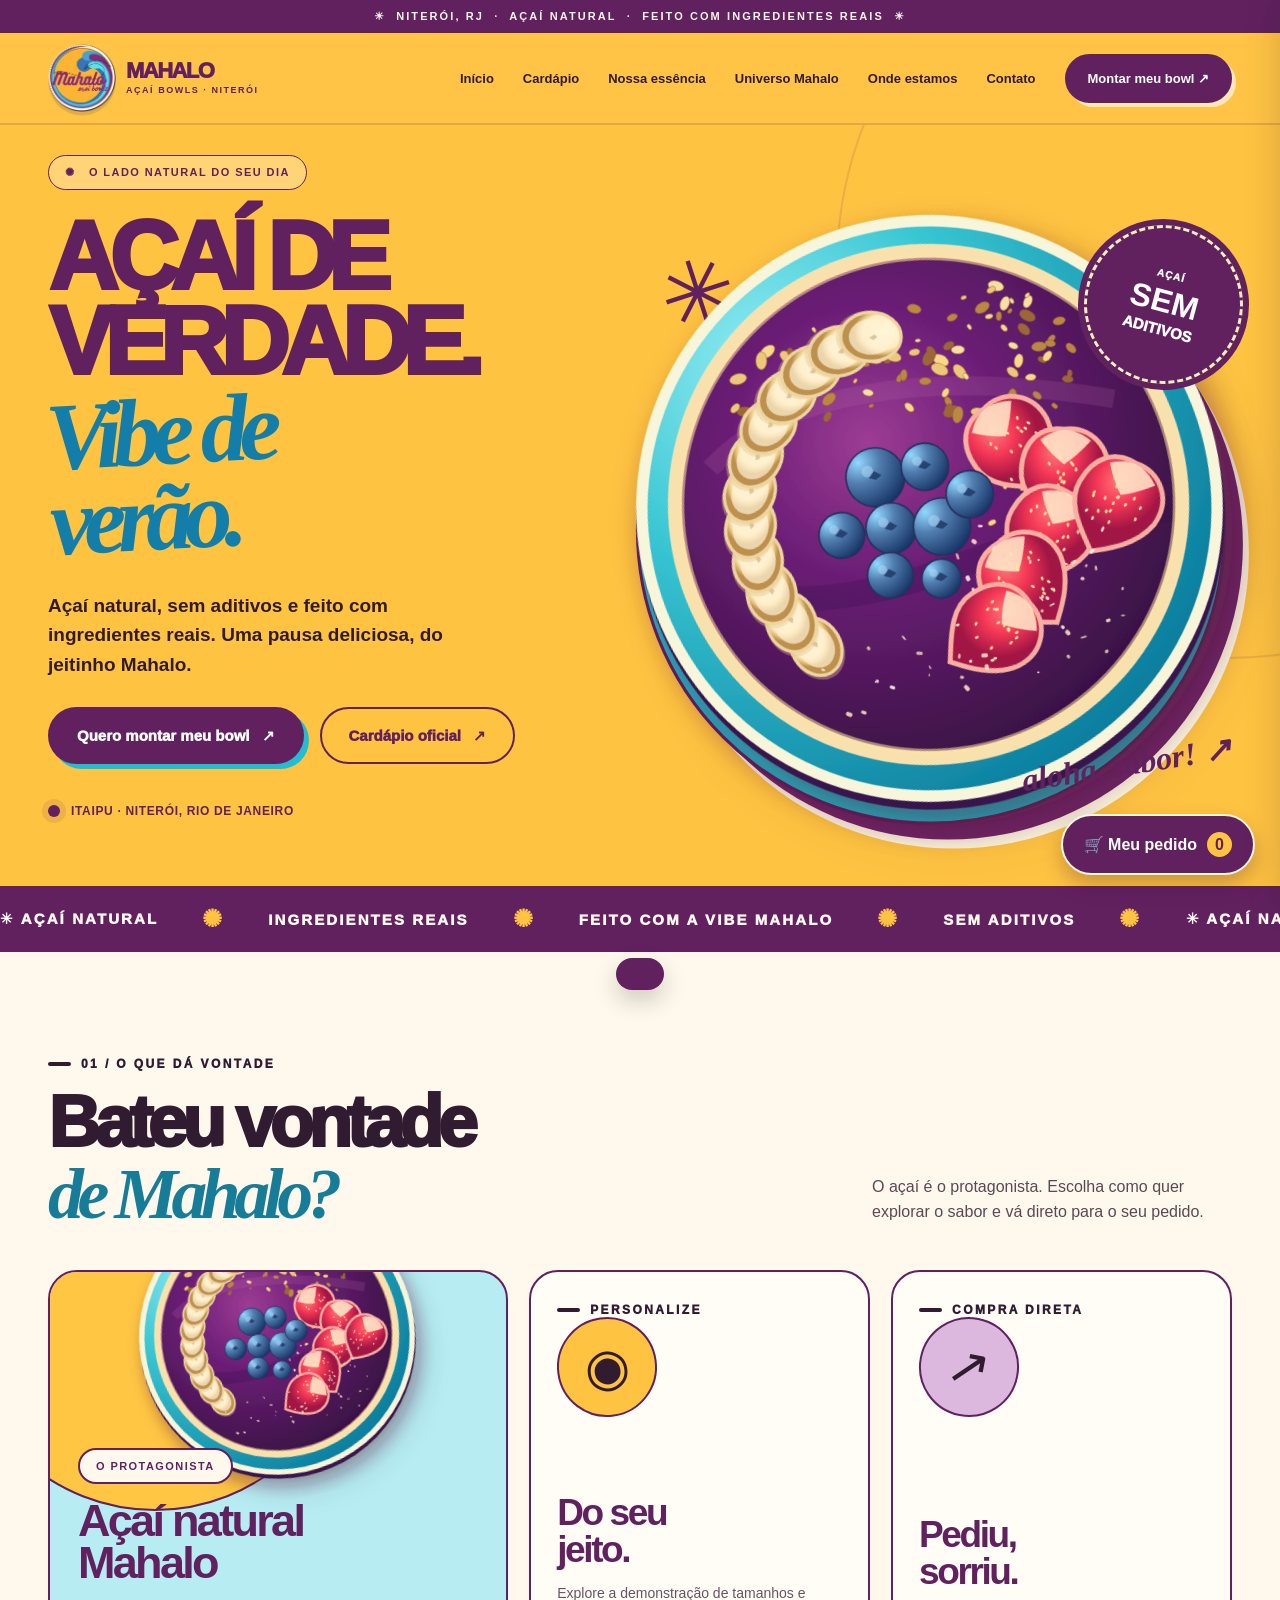
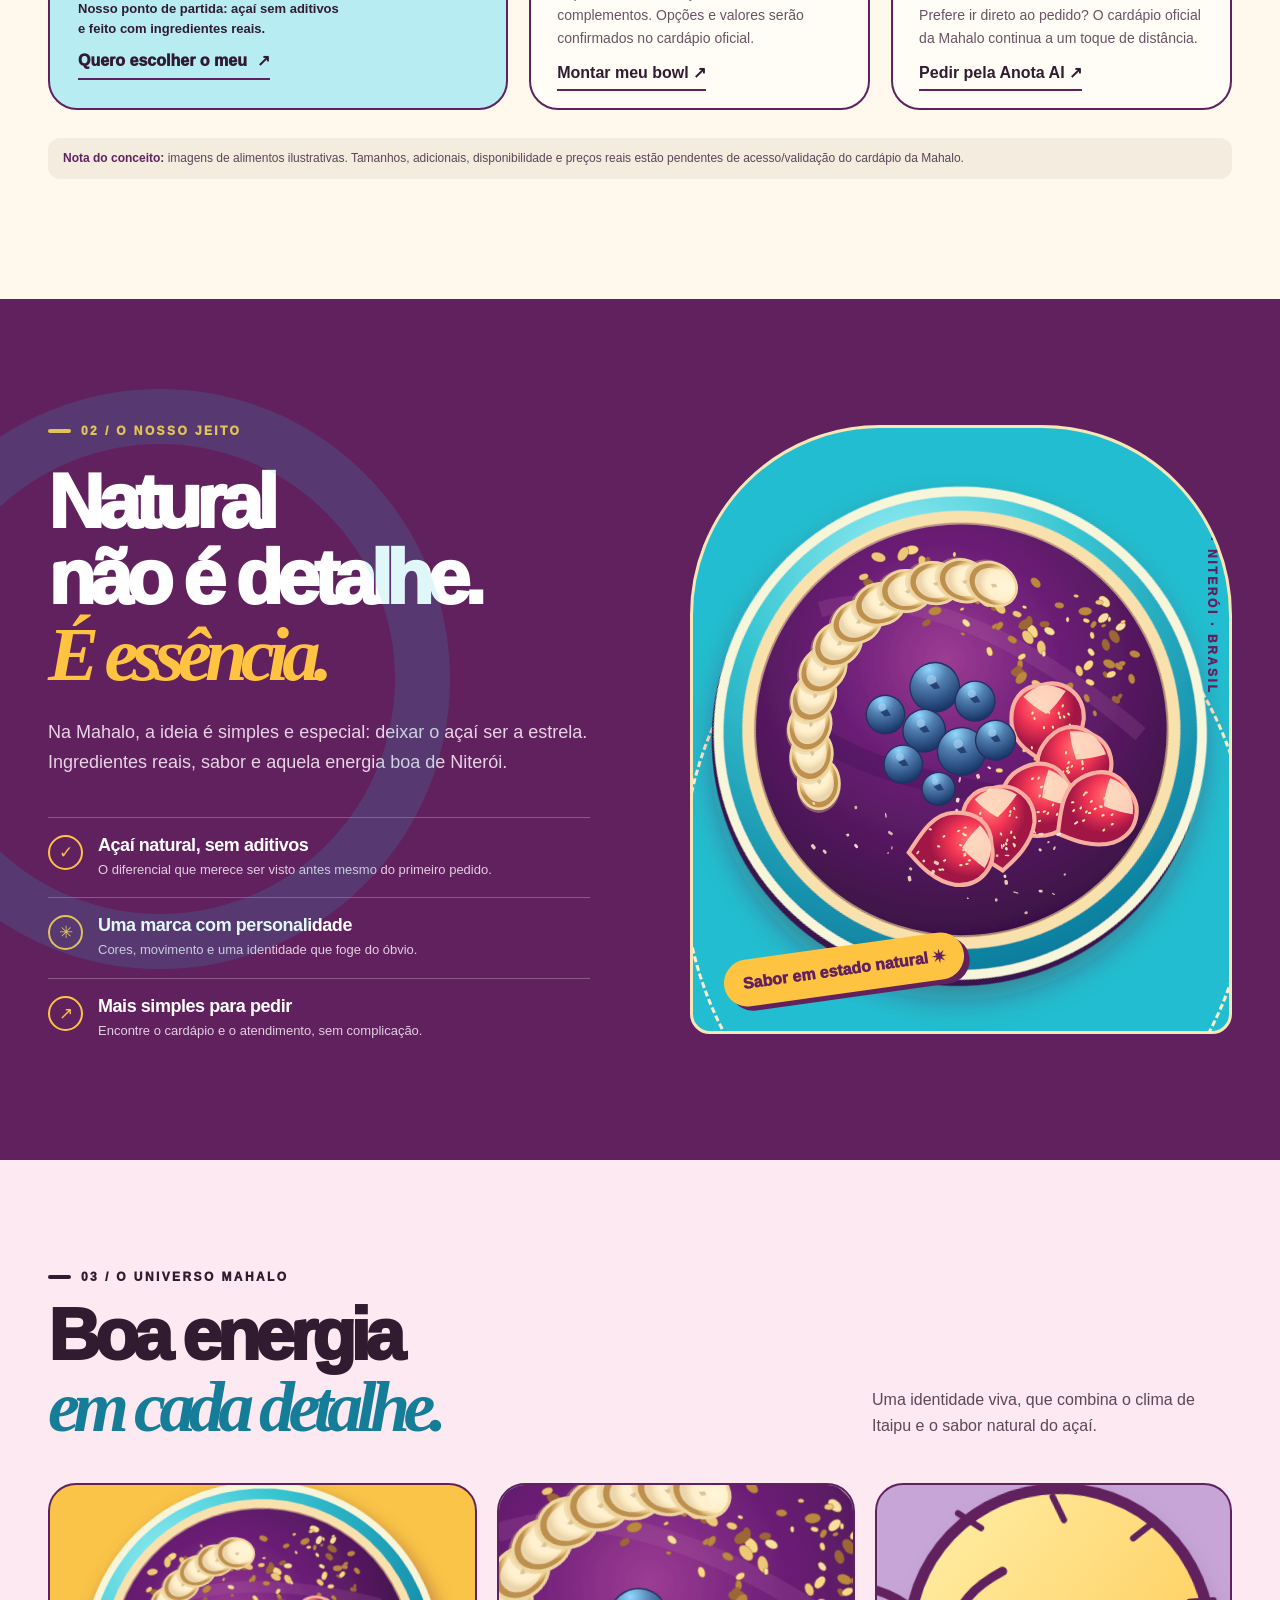
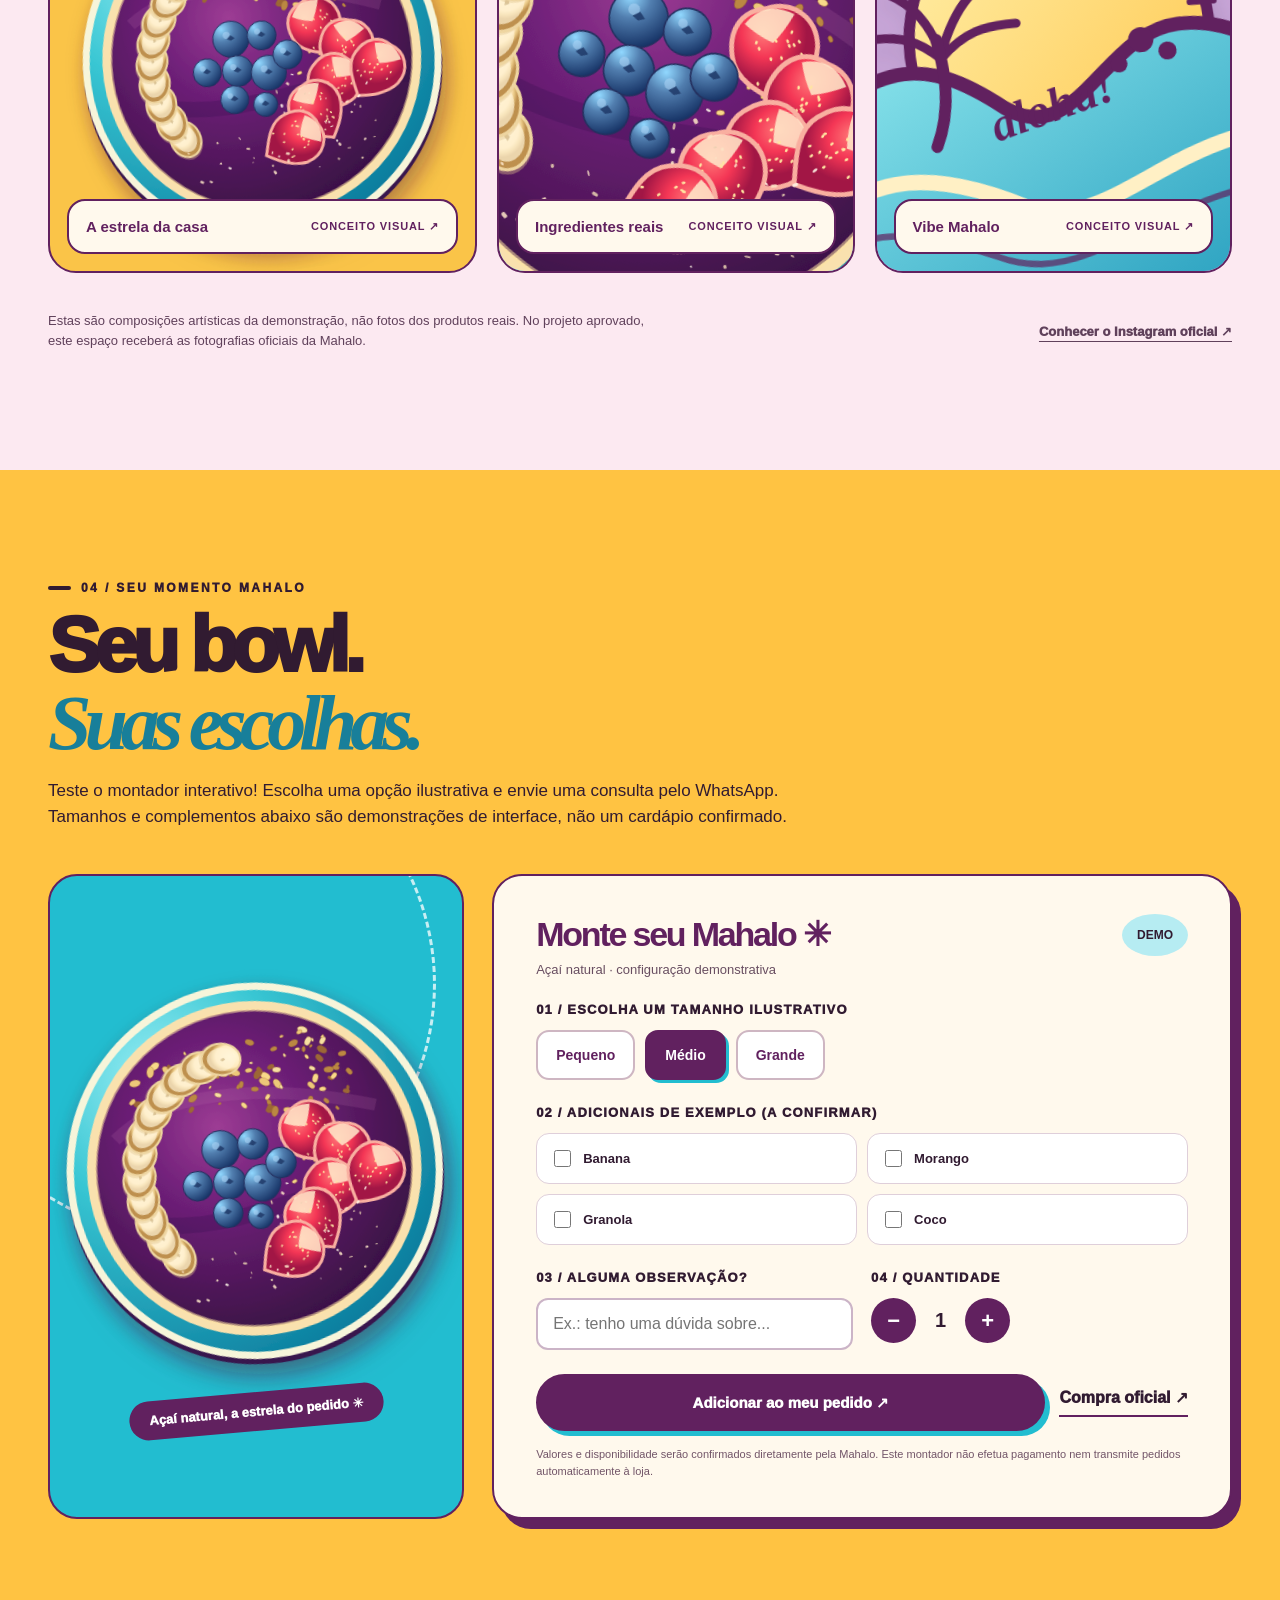
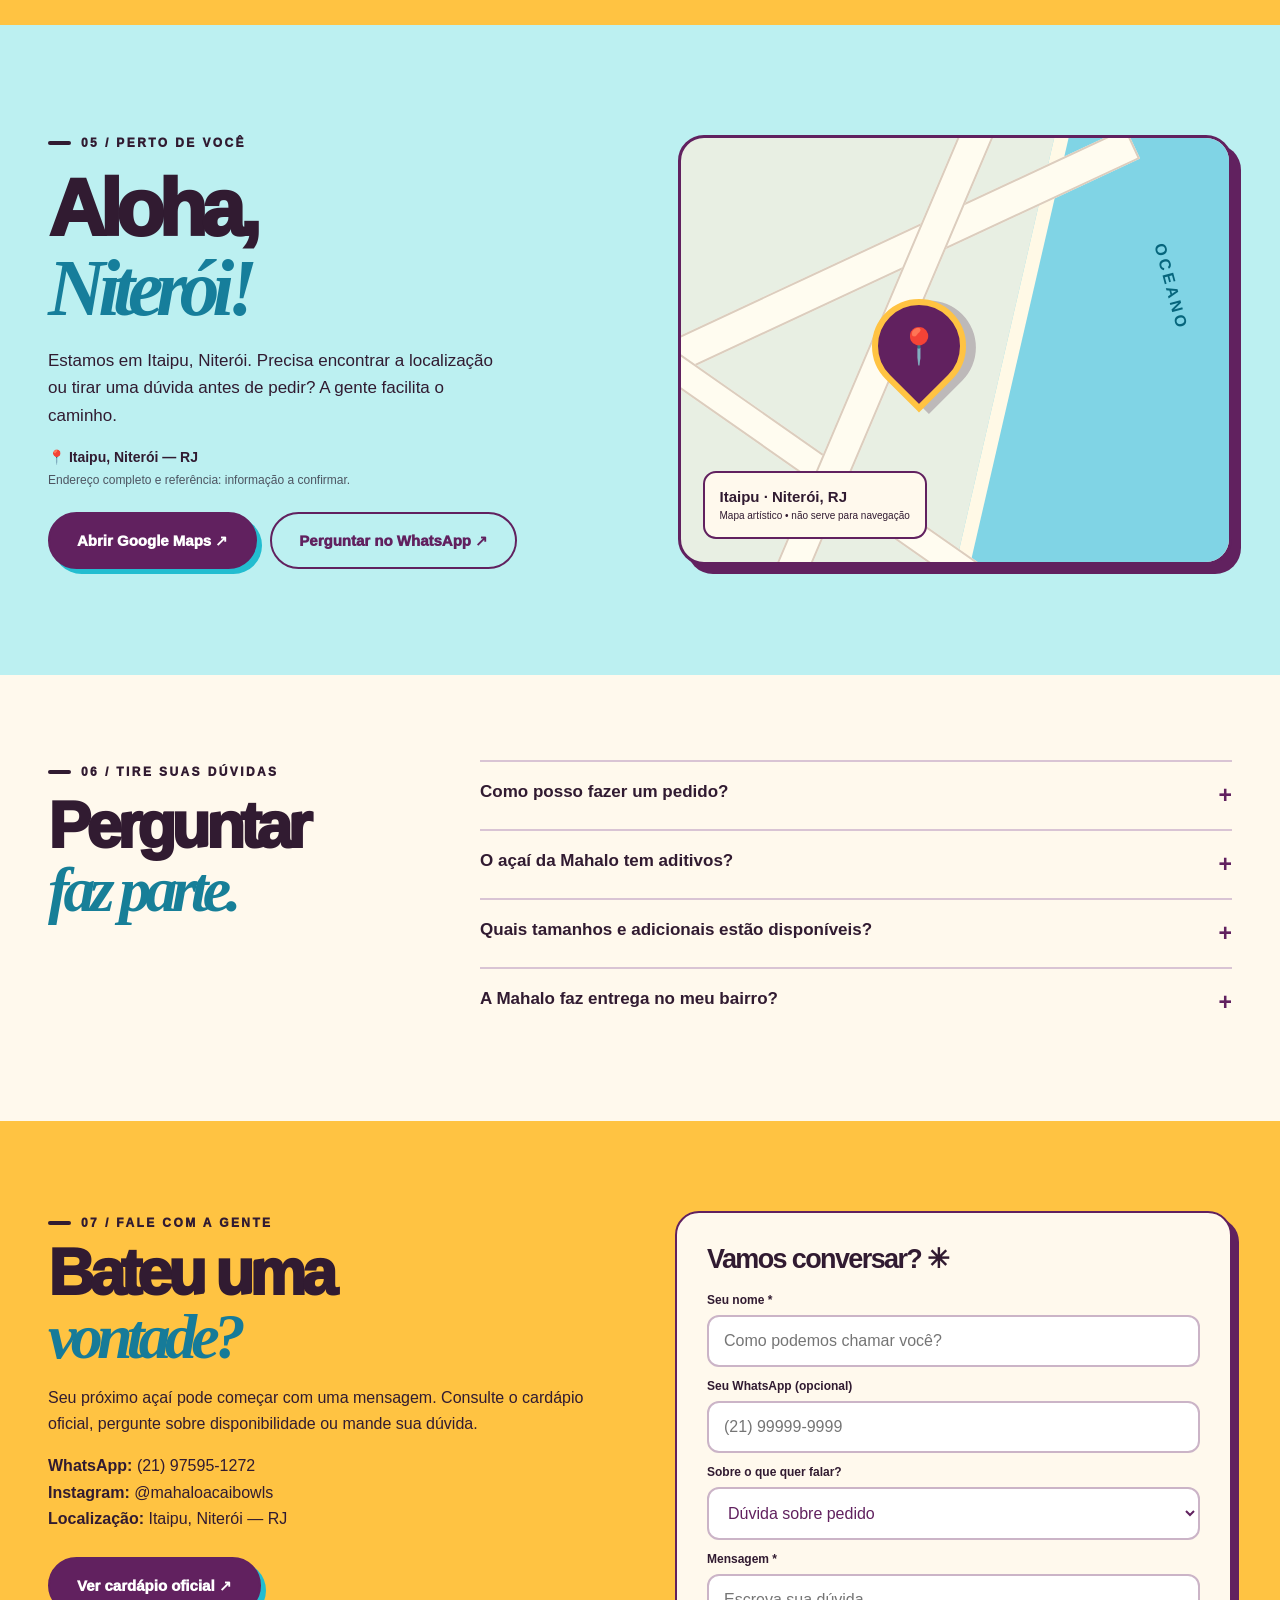
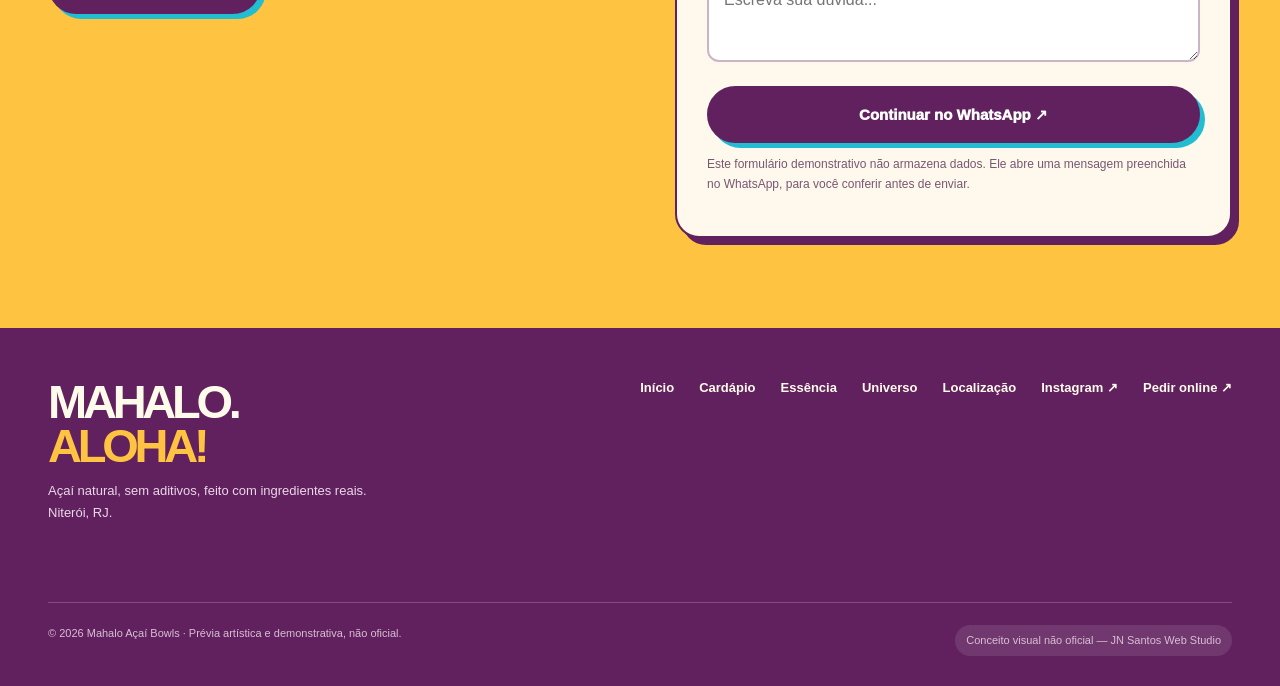
==== index.html @ 66de38d6 "Add files via upload" ====
<!doctype html>
<html lang="pt-BR">
<head>
  <meta charset="UTF-8" />
  <meta name="viewport" content="width=device-width,initial-scale=1,viewport-fit=cover" />
  <meta name="theme-color" content="#ffc342" />
  <!-- Prévia não oficial: evitar indexação antes da aprovação da marca. -->
  <meta name="robots" content="noindex, nofollow, noarchive" />
  <link rel="icon" type="image/png" href="assets/mahalo-logo.png" />
  <meta name="description" content="Conheça a Mahalo Açaí Bowls em Itaipu, Niterói: açaí natural, sem aditivos e feito com ingredientes reais. Acesse o cardápio e faça seu pedido." />
  <meta property="og:title" content="Mahalo Açaí Bowls — Açaí de verdade. Vibe de verão." />
  <meta property="og:description" content="Prévia visual não oficial para a Mahalo Açaí Bowls em Niterói. Conheça a experiência e acesse o cardápio oficial." />
  <title>Mahalo Açaí Bowls • Conceito JN Santos Web Studio</title>
<style>
:root{--yellow:#ffc342;--purple:#61215f;--violet:#43143f;--blue:#22bdd0;--sky:#b6ecf2;--cream:#fff9ed;--ink:#311b31;--light:#fffef7;--pink:#fce1ef;--border:#381938;--radius:26px}
*{box-sizing:border-box}html{scroll-behavior:smooth;scroll-padding-top:100px}body{margin:0;background:var(--cream);color:var(--ink);font-family:Inter,Arial,sans-serif;-webkit-font-smoothing:antialiased}button,input,textarea,select{font:inherit}button,a{-webkit-tap-highlight-color:transparent}a{text-decoration:none;color:inherit}button{cursor:pointer}img{max-width:100%;display:block}::selection{background:#702568;color:white}
.skip{position:absolute;left:-9999px;top:10px;z-index:999}.skip:focus{left:10px;background:white;padding:10px}.topbar{background:var(--purple);color:#fff7eb;font-size:11px;font-weight:850;letter-spacing:.19em;text-align:center;padding:10px 16px;text-transform:uppercase}.header{position:sticky;top:0;z-index:30;background:rgba(255,195,66,.98);border-bottom:2px solid rgba(73,25,70,.16);backdrop-filter:blur(12px)}.header-row{height:90px;max-width:1370px;margin:auto;display:flex;align-items:center;justify-content:space-between;padding:0 48px;gap:30px}.logo-wrap{display:flex;align-items:center;gap:10px;flex-shrink:0}.brand-logo{width:68px;height:68px;object-fit:contain;filter:drop-shadow(0 4px 0 rgba(55,24,55,.14))}.brand-copy{font-size:22px;line-height:.88;letter-spacing:-.07em;font-weight:1000;color:var(--purple);text-transform:uppercase}.brand-copy span{display:block;font-size:9px;font-weight:900;letter-spacing:.17em;margin-top:7px}.nav{display:flex;gap:29px;align-items:center}.nav a{font-weight:850;font-size:13px;transition:opacity .2s}.nav a:hover{opacity:.58}.nav .nav-cta{background:var(--purple);border:2px solid var(--purple);border-radius:40px;padding:15px 21px;color:white;box-shadow:4px 4px 0 rgba(255,255,255,.62);white-space:nowrap}.nav .nav-cta:hover{opacity:1;transform:translateY(-2px)}.mobile-menu{display:none;background:none;border:0;font-size:30px;color:var(--purple)}
.section{position:relative;overflow:hidden}.wrap{width:min(100% - 96px,1310px);margin-inline:auto}.eyebrow{display:inline-flex;align-items:center;gap:10px;font-size:12px;letter-spacing:.2em;font-weight:950;text-transform:uppercase}.eyebrow:before{content:"";width:23px;height:4px;border-radius:10px;background:currentColor}.pill{display:inline-flex;align-items:center;border:2px solid currentColor;border-radius:80px;padding:10px 16px;font-size:11px;font-weight:900;letter-spacing:.13em;text-transform:uppercase}.btn{display:inline-flex;justify-content:center;align-items:center;gap:12px;border:2px solid var(--purple);border-radius:100px;background:var(--purple);color:#fff;padding:19px 27px;font-weight:950;font-size:15px;line-height:1;box-shadow:5px 5px 0 var(--blue);transition:transform .2s,box-shadow .2s}.btn:hover{transform:translate(-1px,-2px);box-shadow:7px 7px 0 var(--blue)}.btn svg{width:18px;height:18px}.btn-light{background:transparent;color:var(--purple);box-shadow:none}.btn-light:hover{box-shadow:5px 5px 0 var(--blue)}.btn-white{background:var(--cream);color:var(--purple);border-color:var(--cream);box-shadow:5px 5px 0 var(--yellow)}.title{font-family:'Inter Display',Inter,'Arial Black',sans-serif;letter-spacing:-.075em;font-weight:1000;line-height:.99}.big-title{font-size:clamp(46px,6.4vw,94px);margin:15px 0 20px}.serif-accent{font-family:Georgia,serif;font-style:italic;font-weight:800;letter-spacing:-.09em}
.hero{background:var(--yellow);min-height:676px}.hero:before{content:"";position:absolute;width:780px;height:780px;border:2px solid rgba(97,33,95,.13);border-radius:50%;top:-250px;right:-340px}.hero-grid{min-height:665px;display:grid;grid-template-columns:1fr 1.08fr;align-items:center;gap:0}.hero-copy{position:relative;z-index:2;padding:30px 0 68px}.hero .pill{color:var(--purple);border-width:1.5px;background:rgba(255,255,255,.28)}.hero h1{font-size:clamp(64px,7.5vw,112px);letter-spacing:-.09em;font-weight:1000;line-height:.89;margin:24px 0 25px;color:var(--purple);white-space:nowrap}.hero h1 em{font-style:normal;color:#147eaa;display:block;transform:rotate(-3deg);transform-origin:left center;font-family:Georgia,serif;font-style:italic;letter-spacing:-.095em;font-weight:900;margin:10px 0}.hero-copy p{font-size:19px;line-height:1.55;max-width:455px;font-weight:560;margin-bottom:28px}.hero-actions{display:flex;gap:16px;align-items:center;flex-wrap:wrap}.mini-proof{display:flex;align-items:center;gap:11px;margin-top:40px;color:var(--purple);font-size:12px;font-weight:900;letter-spacing:.055em}.mini-proof .dot{height:12px;width:12px;background:var(--purple);border-radius:50%;box-shadow:0 0 0 6px rgba(97,33,95,.11)}.hero-art{height:645px;position:relative}.hero-halo{position:absolute;width:590px;height:590px;background:var(--blue);border:3px solid var(--purple);border-radius:50%;left:50%;top:50%;transform:translate(-49%,-46%);box-shadow:17px 15px 0 #702866,23px 24px 0 #fff6e0}.hero-halo:before{content:"";position:absolute;inset:20px;border:2px dashed #ffdb72;border-radius:50%;opacity:.9}.hero-bowl{position:absolute;z-index:2;left:50%;top:52%;width:670px;max-width:none;transform:translate(-49%,-50%) rotate(-13deg);filter:drop-shadow(11px 22px 18px rgba(51,11,45,.23));animation:float 6s ease-in-out infinite}.hero-sticker{position:absolute;z-index:4;right:-11px;top:42px;width:159px;height:159px;border-radius:50%;background:var(--purple);color:white;display:grid;place-content:center;text-align:center;transform:rotate(15deg);border:3px dashed #fff1be;outline:6px solid var(--purple);font-size:15px;line-height:1.25;font-weight:950}.hero-sticker strong{font-size:32px}.hero-sticker span{font-size:10px;letter-spacing:.1em}.hand-note{position:absolute;z-index:3;bottom:45px;right:0;color:var(--purple);font-family:Georgia,serif;font-style:italic;font-weight:900;font-size:32px;transform:rotate(-9deg)}.hero-star{position:absolute;left:7%;top:9%;font-size:90px;transform:rotate(-18deg);color:var(--purple)}@keyframes float{0%,100%{transform:translate(-49%,-50%) rotate(-13deg)}50%{transform:translate(-49%,-52%) rotate(-11deg)}}
.ticker{background:var(--purple);color:var(--cream);padding:17px 0;overflow:hidden;border-top:2px solid var(--purple);border-bottom:2px solid var(--purple)}.ticker-inner{display:flex;gap:44px;width:max-content;align-items:center;animation:marquee 40s linear infinite;font-weight:950;letter-spacing:.14em;font-size:15px;text-transform:uppercase;white-space:nowrap}.ticker b{font-size:24px;color:var(--yellow)}@keyframes marquee{to{transform:translateX(-50%)}}
.catalog{padding:100px 0 108px;background:var(--cream)}.section-heading{display:flex;justify-content:space-between;align-items:flex-end;gap:45px;margin-bottom:40px}.section-heading h2{font-size:clamp(55px,5.6vw,78px);margin:16px 0 0}.section-heading p{line-height:1.6;max-width:360px;color:#5b4857;font-size:16px;margin:0 0 5px}.catalog-layout{display:grid;grid-template-columns:1.35fr 1fr 1fr;gap:21px}.catalog-feature{background:var(--sky);min-height:440px;border:2px solid var(--purple);border-radius:29px;position:relative;overflow:hidden;display:flex;flex-direction:column;justify-content:flex-end;padding:28px}.catalog-feature:before{content:"";position:absolute;background:#ffc644;border-radius:50%;width:390px;height:390px;top:-155px;left:-92px;border:2px solid var(--purple)}.catalog-feature img{position:absolute;width:315px;top:-88px;left:50%;transform:translateX(-50%) rotate(-12deg);filter:drop-shadow(8px 13px 10px rgba(54,21,58,.15))}.feature-bottom{position:relative;z-index:2}.catalog-feature h3{font-size:45px;color:var(--purple);line-height:.95;margin:0 0 14px;letter-spacing:-.06em}.catalog-feature p{font-size:13px;max-width:270px;line-height:1.5;font-weight:750}.quick-link{display:inline-flex;align-items:center;gap:10px;font-weight:950;border-bottom:2px solid var(--purple);padding-bottom:8px}.catalog-card{border:2px solid var(--purple);border-radius:29px;background:#fffdf6;min-height:440px;padding:26px;display:flex;flex-direction:column;justify-content:space-between;position:relative}.catalog-card .icon-round{height:100px;width:100px;border-radius:50%;display:grid;place-items:center;font-size:52px;border:2px solid var(--purple);background:var(--yellow);transform:rotate(-8deg)}.catalog-card:nth-child(3) .icon-round{background:#dcb8de;transform:rotate(11deg)}.catalog-card h3{font-size:37px;margin:0 0 12px;line-height:1;letter-spacing:-.065em;color:var(--purple)}.catalog-card p{font-size:14px;line-height:1.6;color:#6a5265}.catalog-card a{font-weight:900;border-bottom:2px solid var(--purple);width:max-content;padding:8px 0}.info-line{border-radius:12px;padding:12px 15px;background:#f3ecdf;font-size:12px;color:#5d4358;line-height:1.45;margin-top:28px}.info-line strong{color:var(--purple)}
.essence{background:var(--purple);color:white;padding:120px 0;min-height:670px}.essence:before{content:"";position:absolute;left:-130px;top:90px;width:470px;height:470px;border:55px solid rgba(35,196,214,.14);border-radius:50%}.essence-grid{display:grid;grid-template-columns:1fr 1fr;gap:100px;align-items:center}.essence h2{font-size:clamp(62px,6vw,90px);margin:25px 0}.essence h2 em{color:var(--yellow)}.essence-lead{font-size:18px;line-height:1.65;max-width:550px;color:#e7d4e4}.values{display:grid;gap:18px;margin-top:39px}.value{display:flex;gap:15px;align-items:flex-start;border-top:1px solid rgba(255,255,255,.25);padding-top:17px}.value i{display:grid;place-items:center;border-radius:50%;border:2px solid var(--yellow);height:35px;min-width:35px;color:var(--yellow);font-size:17px;font-style:normal}.value h3{font-size:18px;margin:0 0 4px;letter-spacing:-.025em}.value p{margin:0;font-size:13px;color:#e3cfe1;line-height:1.5}.essence-poster{aspect-ratio:.89;border-radius:190px 190px 20px 20px;background:var(--blue);position:relative;display:grid;place-items:center;overflow:hidden;border:3px solid #f9e6b5}.essence-poster:before{content:"";position:absolute;width:105%;height:105%;border:3px dashed #fff0cd;border-radius:50%;top:20%;left:-2%}.essence-poster img{width:105%;max-width:none;z-index:1;transform:rotate(18deg) translateY(12px)}.essence-poster .vertical-text{position:absolute;right:10px;top:35px;writing-mode:vertical-rl;color:var(--purple);font-size:12px;font-weight:950;letter-spacing:.22em;z-index:2}.essence-poster .poster-tag{position:absolute;z-index:4;bottom:38px;left:30px;background:var(--yellow);color:var(--purple);padding:14px 19px;border-radius:70px;font-weight:1000;transform:rotate(-8deg);box-shadow:5px 5px 0 var(--purple)}
.gallery{padding:105px 0;background:#fce9f1}.gallery-grid{display:grid;grid-template-columns:1.2fr 1fr 1fr;gap:20px}.gallery-card{height:390px;border-radius:28px;position:relative;overflow:hidden;border:2px solid var(--purple)}.gallery-card:nth-child(1){background:#fac448}.gallery-card:nth-child(2){background:#73d4e1}.gallery-card:nth-child(3){background:#c7a5d7}.gallery-card img{position:absolute;max-width:none;width:410px;left:50%;top:47%;transform:translate(-50%,-50%) rotate(-8deg);filter:drop-shadow(4px 12px 10px rgba(52,28,70,.13))}.gallery-card:nth-child(2) img{width:670px;transform:translate(-51%,-48%) rotate(15deg)}.gallery-card:nth-child(3) img{width:490px;transform:translate(-50%,-49%) rotate(-7deg)}.gallery-card .gallery-label{position:absolute;bottom:17px;left:17px;right:17px;border:2px solid var(--purple);border-radius:18px;background:var(--cream);padding:17px;color:var(--purple);font-weight:900;font-size:15px;display:flex;justify-content:space-between;align-items:center}.gallery-card .gallery-label span{font-size:11px;font-weight:750;text-transform:uppercase;letter-spacing:.08em}.gallery-foot{display:flex;justify-content:space-between;align-items:center;gap:22px;margin-top:25px;color:#60415b;font-size:13px}.gallery-foot p{max-width:610px;line-height:1.55}.gallery-foot a{font-weight:950;text-decoration:underline;text-underline-offset:5px}
.order{padding:106px 0;background:var(--yellow)}.order-header{max-width:800px}.order-header h2{font-size:clamp(62px,6.1vw,92px);margin:12px 0 15px}.order-header p{font-size:17px;line-height:1.5}.order-app{display:grid;grid-template-columns:.72fr 1.28fr;gap:28px;margin-top:45px;align-items:stretch}.order-preview{background:var(--blue);border:2px solid var(--purple);border-radius:29px;padding:30px;position:relative;display:flex;flex-direction:column;align-items:center;justify-content:center;overflow:hidden;min-height:540px}.order-preview:before{content:"";position:absolute;width:500px;height:500px;border:3px dashed rgba(255,255,255,.75);border-radius:50%;top:-145px;left:-120px}.order-preview img{max-width:none;width:430px;transform:rotate(-11deg);z-index:2;filter:drop-shadow(3px 13px 12px rgba(53,30,74,.24))}.order-preview .preview-stamp{position:relative;z-index:3;background:var(--purple);color:white;font-weight:950;padding:12px 20px;border-radius:50px;font-size:13px;margin-top:0;transform:rotate(-5deg)}.builder{background:var(--cream);border:2px solid var(--purple);border-radius:30px;padding:38px 42px;box-shadow:9px 10px 0 var(--purple)}.builder-top{display:flex;justify-content:space-between;gap:16px;align-items:flex-start}.builder-top h3{font-size:34px;margin:0 0 8px;letter-spacing:-.065em;color:var(--purple)}.builder-top p{margin:0;color:#684e61;font-size:13px}.step-number{background:var(--sky);border-radius:50%;padding:14px 15px;font-size:12px;font-weight:900;white-space:nowrap}.builder-label{display:block;margin:25px 0 13px;font-size:13px;font-weight:950;letter-spacing:.09em;text-transform:uppercase}.options{display:flex;gap:10px;flex-wrap:wrap}.opt-button{border:2px solid #ceb6c2;border-radius:13px;background:white;padding:15px 18px;font-size:14px;font-weight:800;color:var(--purple);transition:.15s}.opt-button.is-active{background:var(--purple);color:white;border-color:var(--purple);box-shadow:3px 3px 0 var(--blue)}.extras{display:grid;grid-template-columns:repeat(2,1fr);gap:10px}.extra-label{display:flex;align-items:center;gap:9px;background:#fff;border:1.5px solid #dfcfda;border-radius:13px;padding:13px;cursor:pointer;font-size:13px;font-weight:750}.extra-label input{accent-color:var(--purple);width:17px;height:17px}.field-row{display:grid;grid-template-columns:1fr 1fr;gap:18px}.builder input[type=text],.builder textarea,.contact-form input,.contact-form textarea,.contact-form select{width:100%;border:2px solid #cbb4c7;border-radius:12px;padding:15px;background:white;color:var(--purple);outline:none;min-width:0}.builder input:focus,.builder textarea:focus,.contact-form input:focus,.contact-form textarea:focus{border-color:var(--blue)}.quantity{display:flex;align-items:center;gap:12px}.quantity button{height:45px;width:45px;border-radius:50%;background:var(--purple);color:white;font-size:22px;font-weight:900;border:0}.quantity strong{min-width:25px;text-align:center;font-size:20px}.builder-footer{margin-top:24px;display:flex;align-items:center;gap:14px;flex-wrap:wrap}.builder-footer .btn{flex:1}.builder-disclaimer{font-size:11px;color:#725568;line-height:1.5;margin:15px 0 0}.cart-trigger{position:fixed;bottom:25px;right:25px;z-index:34;border:2px solid #fdf6e1;background:var(--purple);color:white;border-radius:100px;padding:16px 21px;box-shadow:0 10px 20px rgba(46,10,43,.25);font-weight:900;display:flex;gap:10px;align-items:center}.cart-count{background:var(--yellow);color:var(--purple);width:25px;height:25px;border-radius:50%;display:grid;place-items:center}.cart-backdrop{position:fixed;inset:0;background:rgba(33,16,35,.40);z-index:80;display:none}.cart-backdrop.open{display:block}.cart-drawer{position:fixed;z-index:81;top:0;bottom:0;right:0;width:min(100%,440px);background:var(--cream);transform:translateX(105%);transition:transform .28s;box-shadow:-20px 0 35px rgba(24,16,24,.2);padding:29px;display:flex;flex-direction:column}.cart-drawer.open{transform:translateX(0)}.drawer-head{display:flex;justify-content:space-between;align-items:center;padding-bottom:18px;border-bottom:2px solid var(--purple)}.drawer-head h2{font-size:29px;letter-spacing:-.07em;margin:0}.close{border:0;background:var(--yellow);border-radius:50%;width:40px;height:40px;font-size:25px}.cart-list{flex:1;overflow:auto;padding:15px 0}.cart-item{padding:16px 0;border-bottom:1px solid #dac5d4}.cart-item b{display:block;color:var(--purple);font-size:16px}.cart-item small{display:block;line-height:1.5;color:#6e566b;padding-top:5px}.cart-item-row{display:flex;justify-content:space-between;align-items:center;margin-top:11px}.cart-item button{border:1px solid #b99bad;background:transparent;border-radius:9px;padding:6px 10px;color:#713354}.cart-footer{border-top:2px solid var(--purple);padding-top:15px}.cart-footer .btn{width:100%}.cart-footer p{font-size:11px;line-height:1.5;color:#665063}.empty-cart{padding:45px 10px;text-align:center;color:#6e5367;line-height:1.55}
.visit{background:#bcf0f1;padding:106px 0}.visit-grid{display:grid;grid-template-columns:1fr 1fr;align-items:center;gap:75px}.visit h2{font-size:clamp(60px,6.2vw,92px);margin:20px 0}.visit p{font-size:17px;line-height:1.6;max-width:450px}.visit-links{display:flex;gap:13px;flex-wrap:wrap;margin-top:25px}.map-illustration{height:430px;background:#e8efe3;border:3px solid var(--purple);border-radius:26px;position:relative;overflow:hidden;box-shadow:9px 9px 0 var(--purple)}.map-illustration .sea{position:absolute;top:-20%;right:-25%;width:65%;height:140%;background:#80d4e5;transform:rotate(13deg);border-left:14px solid #fff9e6}.map-illustration .avenue{position:absolute;background:#fffcf0;border:2px solid #dccdbe;transform-origin:center}.map-illustration .av1{width:600px;height:34px;top:115px;left:-120px;transform:rotate(-25deg)}.map-illustration .av2{width:530px;height:29px;top:300px;left:-150px;transform:rotate(35deg)}.map-illustration .av3{width:33px;height:600px;top:-70px;left:180px;transform:rotate(23deg)}.map-illustration .map-pin{position:absolute;z-index:3;top:38%;left:35%;width:94px;height:94px;background:var(--purple);border:6px solid var(--yellow);border-radius:50% 50% 50% 0;transform:rotate(-45deg);display:grid;place-items:center;box-shadow:6px 8px 0 #49254544}.map-illustration .map-pin span{transform:rotate(45deg);font-size:35px}.map-illustration .map-tag{position:absolute;left:22px;bottom:23px;background:var(--cream);border:2px solid var(--purple);padding:15px;border-radius:13px;font-weight:900;font-size:15px}.map-illustration .water-label{position:absolute;right:14px;top:140px;color:#06657c;transform:rotate(75deg);font-size:16px;font-weight:900;letter-spacing:.2em;text-transform:uppercase}.faq{background:var(--cream);padding:85px 0}.faq-grid{display:grid;grid-template-columns:.65fr 1.35fr;gap:70px}.faq h2{font-size:clamp(49px,5vw,72px);margin:16px 0}.faq details{border-top:2px solid #d9c4d4;padding:20px 0}.faq summary{font-weight:900;font-size:17px;cursor:pointer;display:flex;justify-content:space-between;gap:10px;list-style:none}.faq summary:after{content:'+';font-size:23px;color:var(--purple)}.faq details[open] summary:after{content:'−'}.faq details p{line-height:1.6;font-size:14px;color:#634f60;margin:10px 0 0}
.contact{background:var(--yellow);padding:90px 0}.contact-grid{display:grid;grid-template-columns:1fr 1fr;gap:70px}.contact h2{font-size:clamp(56px,5vw,76px);margin:12px 0}.contact p{line-height:1.65;font-size:16px}.contact-form{background:var(--cream);border:2px solid var(--purple);border-radius:24px;padding:30px;box-shadow:7px 7px 0 var(--purple)}.contact-form h3{font-size:27px;letter-spacing:-.06em;margin:0 0 18px}.contact-form label{display:block;margin:12px 0 8px;font-size:12px;font-weight:900}.contact-form .btn{width:100%;margin-top:20px}.form-note{font-size:12px!important;color:#795771}.footer{background:var(--purple);color:#fffbeb;padding:52px 0 30px}.footer-top{display:flex;gap:50px;align-items:flex-start;justify-content:space-between}.footer h3{font-size:47px;line-height:.92;letter-spacing:-.09em;margin:0}.footer p{color:#ead8e8;line-height:1.7;font-size:13px;max-width:350px}.footer-menu{display:flex;flex-wrap:wrap;gap:14px 25px;font-size:13px;font-weight:850}.footer-bottom{display:flex;justify-content:space-between;gap:20px;border-top:1px solid rgba(255,255,255,.2);padding-top:22px;margin-top:65px;font-size:11px;line-height:1.55;color:#d8bed2}.concept-flag{background:rgba(255,255,255,.1);padding:7px 11px;border-radius:20px}.toast{position:fixed;z-index:150;left:50%;bottom:30px;transform:translateX(-50%) translateY(120px);background:var(--purple);color:white;padding:16px 24px;border-radius:40px;box-shadow:0 10px 25px #0003;transition:transform .3s;font-size:13px;font-weight:800;max-width:90%;text-align:center}.toast.show{transform:translateX(-50%) translateY(0)}
@media(max-width:1150px){.header-row{padding:0 30px}.nav{gap:16px}.nav a{font-size:12px}.wrap{width:min(100% - 60px,1310px)}.hero h1{font-size:clamp(63px,7vw,94px)}.hero-bowl{width:585px}.hero-halo{width:510px;height:510px}.hero-sticker{right:5px}.hero-star{left:-5px}.catalog-card h3{font-size:32px}.catalog-feature img{width:330px}.essence-grid{gap:50px}}
@media(max-width:820px){html{scroll-padding-top:77px}.topbar{padding:8px;font-size:9px}.header-row{height:72px;padding:0 20px}.brand-logo{height:51px;width:51px}.brand-copy{font-size:18px}.mobile-menu{display:block}.nav{display:none;position:absolute;top:72px;left:0;right:0;background:var(--yellow);flex-direction:column;gap:0;align-items:stretch;padding:15px 22px 23px;border-bottom:2px solid var(--purple)}.nav.open{display:flex}.nav a{padding:15px;border-bottom:1px solid rgba(60,23,60,.2);font-size:15px}.nav .nav-cta{text-align:center;margin-top:15px}.wrap{width:calc(100% - 40px)}.hero{min-height:auto}.hero-grid{grid-template-columns:1fr;padding-top:40px}.hero-copy{padding:0}.hero h1{font-size:clamp(54px,12vw,90px);white-space:normal}.hero-copy p{font-size:16px;max-width:550px}.hero-art{height:490px}.hero-halo{height:430px;width:430px}.hero-bowl{width:520px}.hero-sticker{right:4%;top:20px;width:118px;height:118px;font-size:12px}.hero-sticker strong{font-size:23px}.hand-note{bottom:20px;font-size:28px}.hero-star{top:6%;left:7%;font-size:70px}.catalog,.gallery,.order,.visit{padding:75px 0}.section-heading{align-items:start;display:block}.section-heading p{margin-top:12px}.catalog-layout{grid-template-columns:repeat(2,1fr)}.catalog-feature{grid-column:1/-1;min-height:350px}.catalog-feature img{left:58%;width:400px;top:-115px}.catalog-card{min-height:340px}.essence{padding:80px 0}.essence-grid{grid-template-columns:1fr}.essence-poster{max-width:560px;width:100%;margin:auto;aspect-ratio:1.2;border-radius:220px 220px 20px 20px}.essence-poster img{width:75%}.gallery-grid{grid-template-columns:1fr 1fr}.gallery-card:nth-child(3){display:none}.order-app,.visit-grid,.contact-grid{grid-template-columns:1fr}.order-preview{min-height:320px}.order-preview img{width:320px}.visit-grid{gap:40px}.faq-grid{grid-template-columns:1fr;gap:25px}.footer-top{display:block}.footer-menu{margin-top:30px}}
@media(max-width:540px){.topbar{font-size:8px;letter-spacing:.09em}.hero-grid{padding-top:36px}.hero .pill{font-size:9px;padding:9px 10px}.hero h1{font-size:clamp(52px,14.2vw,70px);letter-spacing:-.092em;margin:23px 0}.hero h1 em{margin:8px 0}.hero-copy p{font-size:15px;max-width:315px}.hero-actions{flex-direction:column;align-items:stretch;gap:12px}.hero-actions .btn{width:100%;font-size:14px;padding:16px}.mini-proof{margin-top:24px;font-size:10px}.hero-art{height:360px;margin-top:6px}.hero-halo{width:300px;height:300px;transform:translate(-49%,-43%);box-shadow:9px 9px 0 #702866,14px 14px 0 #fff6e0}.hero-bowl{width:390px;top:53%}.hero-sticker{height:87px;width:87px;right:4px;top:11px;border-width:2px;outline-width:3px;font-size:10px}.hero-sticker strong{font-size:19px}.hero-sticker span{font-size:6px}.hand-note{right:4px;bottom:12px;font-size:22px}.hero-star{font-size:45px;left:-7px}.ticker{padding:11px 0}.ticker-inner{font-size:10px;gap:22px}.catalog,.gallery,.order,.visit{padding:65px 0}.section-heading h2{font-size:52px}.section-heading p{font-size:14px}.catalog-layout{grid-template-columns:1fr;gap:14px}.catalog-feature{grid-column:auto;min-height:420px}.catalog-feature img{width:325px;top:-55px;left:57%}.catalog-card{min-height:260px}.catalog-card .icon-round{height:73px;width:73px;font-size:40px}.catalog-card h3{font-size:31px}.essence{padding:70px 0}.essence h2{font-size:57px}.essence-lead{font-size:15px}.essence-poster{aspect-ratio:1.05}.essence-poster img{width:120%}.gallery-grid{grid-template-columns:1fr}.gallery-card{height:340px}.gallery-card:nth-child(2){display:none}.gallery-foot{display:block}.order-header h2{font-size:58px}.order-header p{font-size:14px}.order-app{gap:15px}.order-preview{min-height:280px}.order-preview img{width:300px}.builder{padding:24px 18px;box-shadow:5px 6px 0 var(--purple)}.builder-top h3{font-size:28px}.step-number{padding:10px;font-size:10px}.opt-button{padding:13px 14px}.extras{grid-template-columns:1fr 1fr}.extra-label{font-size:11px;padding:9px}.field-row{grid-template-columns:1fr}.builder-footer{align-items:stretch}.builder-footer .btn{width:100%}.visit h2{font-size:62px}.visit p{font-size:15px}.map-illustration{height:340px}.map-illustration .map-pin{left:37%;top:35%;width:70px;height:70px}.map-illustration .map-pin span{font-size:25px}.faq{padding:65px 0}.faq h2{font-size:50px}.faq summary{font-size:15px}.contact{padding:64px 0}.contact h2{font-size:58px}.contact-form{padding:23px 19px}.footer h3{font-size:39px}.footer-bottom{display:block}.footer-bottom span{display:block;margin-top:12px}.cart-trigger{bottom:14px;right:14px;padding:12px 15px;font-size:13px}}
@media(prefers-reduced-motion:reduce){html{scroll-behavior:auto}.hero-bowl,.ticker-inner{animation:none}*{transition:none!important}}
</style>
</head>
<body>
<a href="#inicio" class="skip">Ir para o conteúdo</a>
<div class="topbar">☀&nbsp; NITERÓI, RJ &nbsp;·&nbsp; AÇAÍ NATURAL &nbsp;·&nbsp; FEITO COM INGREDIENTES REAIS &nbsp;☀</div>
<header class="header">
  <div class="header-row">
    <a class="logo-wrap" href="#inicio" aria-label="Mahalo Açaí Bowls, início">
      <img class="brand-logo" src="assets/mahalo-logo.png" alt="Logo oficial Mahalo Açaí Bowls" />
      <div class="brand-copy">MAHALO<span>AÇAÍ BOWLS · NITERÓI</span></div>
    </a>
    <button class="mobile-menu" id="menuButton" type="button" aria-label="Abrir menu" aria-expanded="false">☰</button>
    <nav class="nav" id="navigation" aria-label="Navegação principal">
      <a href="#inicio">Início</a><a href="#cardapio">Cardápio</a><a href="#essencia">Nossa essência</a><a href="#universo">Universo Mahalo</a><a href="#localizacao">Onde estamos</a><a href="#contato">Contato</a><a href="#montar" class="nav-cta">Montar meu bowl ↗</a>
    </nav>
  </div>
</header>
<main>
<section class="hero section" id="inicio">
  <div class="wrap hero-grid">
    <div class="hero-copy">
      <span class="pill">✺ &nbsp; O lado natural do seu dia</span>
      <h1>AÇAÍ DE<br/>VERDADE.<em>Vibe de<br/>verão.</em></h1>
      <p>Açaí natural, sem aditivos e feito com ingredientes reais. Uma pausa deliciosa, do jeitinho Mahalo.</p>
      <div class="hero-actions"><a href="#montar" class="btn">Quero montar meu bowl <span aria-hidden="true">↗</span></a><a class="btn btn-light" href="https://pedido.anota.ai/loja/mahalo-aa-bowls" target="_blank" rel="noopener">Cardápio oficial <span>↗</span></a></div>
      <div class="mini-proof"><span class="dot"></span> ITAIPU · NITERÓI, RIO DE JANEIRO</div>
    </div>
    <div class="hero-art" aria-label="Ilustração conceitual de bowl de açaí">
      <div class="hero-halo"></div><div class="hero-star" aria-hidden="true">✳</div>
      <img class="hero-bowl" src="assets/bowl-conceitual.svg" alt="Ilustração artística de açaí com frutas; não representa foto oficial do produto" />
      <div class="hero-sticker"><span>AÇAÍ</span><strong>SEM</strong>ADITIVOS</div><span class="hand-note">aloha, sabor! ↗</span>
    </div>
  </div>
</section>
<div class="ticker" aria-label="Nossos valores"><div class="ticker-inner"><span>✳ AÇAÍ NATURAL</span><b>✺</b><span>INGREDIENTES REAIS</span><b>✺</b><span>FEITO COM A VIBE MAHALO</span><b>✺</b><span>SEM ADITIVOS</span><b>✺</b><span>✳ AÇAÍ NATURAL</span><b>✺</b><span>INGREDIENTES REAIS</span><b>✺</b><span>FEITO COM A VIBE MAHALO</span><b>✺</b><span>SEM ADITIVOS</span><b>✺</b></div></div>
<section class="catalog section" id="cardapio">
  <div class="wrap">
    <div class="section-heading"><div><span class="eyebrow">01 / O que dá vontade</span><h2 class="title">Bateu vontade<br/><span class="serif-accent" style="color:#177c98">de Mahalo?</span></h2></div><p>O açaí é o protagonista. Escolha como quer explorar o sabor e vá direto para o seu pedido.</p></div>
    <div class="catalog-layout">
      <article class="catalog-feature"><img src="assets/bowl-conceitual.svg" alt="Ilustração conceitual de bowl de açaí" /><div class="feature-bottom"><span class="pill" style="color:#61215f;background:#fff9ed;margin-bottom:16px">O protagonista</span><h3>Açaí natural<br/>Mahalo</h3><p>Nosso ponto de partida: açaí sem aditivos e feito com ingredientes reais.</p><a class="quick-link" href="#montar">Quero escolher o meu <span>↗</span></a></div></article>
      <article class="catalog-card"><div><span class="eyebrow">PERSONALIZE</span><div class="icon-round" aria-hidden="true">◉</div></div><div><h3>Do seu<br/>jeito.</h3><p>Explore a demonstração de tamanhos e complementos. Opções e valores serão confirmados no cardápio oficial.</p><a href="#montar">Montar meu bowl ↗</a></div></article>
      <article class="catalog-card"><div><span class="eyebrow">COMPRA DIRETA</span><div class="icon-round" aria-hidden="true">↗</div></div><div><h3>Pediu,<br/>sorriu.</h3><p>Prefere ir direto ao pedido? O cardápio oficial da Mahalo continua a um toque de distância.</p><a href="https://pedido.anota.ai/loja/mahalo-aa-bowls" target="_blank" rel="noopener">Pedir pela Anota AI ↗</a></div></article>
    </div>
    <p class="info-line"><strong>Nota do conceito:</strong> imagens de alimentos ilustrativas. Tamanhos, adicionais, disponibilidade e preços reais estão pendentes de acesso/validação do cardápio da Mahalo.</p>
  </div>
</section>
<section class="essence section" id="essencia"><div class="wrap essence-grid"><div><span class="eyebrow" style="color:#ffc342">02 / O nosso jeito</span><h2 class="title">Natural<br/>não é detalhe.<br/><em class="serif-accent">É essência.</em></h2><p class="essence-lead">Na Mahalo, a ideia é simples e especial: deixar o açaí ser a estrela. Ingredientes reais, sabor e aquela energia boa de Niterói.</p><div class="values"><div class="value"><i>✓</i><div><h3>Açaí natural, sem aditivos</h3><p>O diferencial que merece ser visto antes mesmo do primeiro pedido.</p></div></div><div class="value"><i>✳</i><div><h3>Uma marca com personalidade</h3><p>Cores, movimento e uma identidade que foge do óbvio.</p></div></div><div class="value"><i>↗</i><div><h3>Mais simples para pedir</h3><p>Encontre o cardápio e o atendimento, sem complicação.</p></div></div></div></div><div class="essence-poster"><img src="assets/bowl-conceitual.svg" alt="Ilustração conceitual do açaí Mahalo" /><span class="vertical-text">MAHALO · NITERÓI · BRASIL</span><span class="poster-tag">Sabor em estado natural ✷</span></div></div></section>
<section class="gallery section" id="universo"><div class="wrap"><div class="section-heading"><div><span class="eyebrow">03 / O universo Mahalo</span><h2 class="title">Boa energia<br/><span class="serif-accent" style="color:#167d98">em cada detalhe.</span></h2></div><p>Uma identidade viva, que combina o clima de Itaipu e o sabor natural do açaí.</p></div><div class="gallery-grid"><div class="gallery-card"><img src="assets/bowl-conceitual.svg" alt="Representação artística de bowl de açaí" /><div class="gallery-label">A estrela da casa <span>CONCEITO VISUAL ↗</span></div></div><div class="gallery-card"><img src="assets/bowl-conceitual.svg" alt="Ilustração artística de frutas e açaí" /><div class="gallery-label">Ingredientes reais <span>CONCEITO VISUAL ↗</span></div></div><div class="gallery-card"><img src="assets/onda-mahalo.svg" alt="Ilustração original de sol e onda com a energia praiana da Mahalo" /><div class="gallery-label">Vibe Mahalo <span>CONCEITO VISUAL ↗</span></div></div></div><div class="gallery-foot"><p>Estas são composições artísticas da demonstração, não fotos dos produtos reais. No projeto aprovado, este espaço receberá as fotografias oficiais da Mahalo.</p><a href="https://instagram.com/mahaloacaibowls" target="_blank" rel="noopener">Conhecer o Instagram oficial ↗</a></div></div></section>
<section class="order section" id="montar"><div class="wrap"><div class="order-header"><span class="eyebrow">04 / Seu momento Mahalo</span><h2 class="title">Seu bowl.<br/><span class="serif-accent" style="color:#187f9a">Suas escolhas.</span></h2><p>Teste o montador interativo! Escolha uma opção ilustrativa e envie uma consulta pelo WhatsApp. Tamanhos e complementos abaixo são demonstrações de interface, não um cardápio confirmado.</p></div><div class="order-app"><div class="order-preview"><img src="assets/bowl-conceitual.svg" alt="Ilustração de bowl açaí" /><span class="preview-stamp">Açaí natural, a estrela do pedido ✳</span></div><div class="builder" id="builder"><div class="builder-top"><div><h3>Monte seu Mahalo ✳</h3><p>Açaí natural · configuração demonstrativa</p></div><span class="step-number">DEMO</span></div><span class="builder-label">01 / Escolha um tamanho ilustrativo</span><div class="options" role="group" aria-label="Tamanho demonstrativo"><button type="button" class="opt-button" data-size="Pequeno">Pequeno</button><button type="button" class="opt-button is-active" data-size="Médio" aria-pressed="true">Médio</button><button type="button" class="opt-button" data-size="Grande">Grande</button></div><span class="builder-label">02 / Adicionais de exemplo (a confirmar)</span><div class="extras"><label class="extra-label"><input type="checkbox" value="Banana"> Banana</label><label class="extra-label"><input type="checkbox" value="Morango"> Morango</label><label class="extra-label"><input type="checkbox" value="Granola"> Granola</label><label class="extra-label"><input type="checkbox" value="Coco"> Coco</label></div><div class="field-row"><div><label class="builder-label" for="notes">03 / Alguma observação?</label><input type="text" id="notes" maxlength="120" placeholder="Ex.: tenho uma dúvida sobre..." /></div><div><span class="builder-label">04 / Quantidade</span><div class="quantity"><button type="button" id="decrease" aria-label="Diminuir quantidade">−</button><strong id="qty">1</strong><button type="button" id="increase" aria-label="Aumentar quantidade">+</button></div></div></div><div class="builder-footer"><button class="btn" type="button" id="addCart">Adicionar ao meu pedido ↗</button><a href="https://pedido.anota.ai/loja/mahalo-aa-bowls" target="_blank" rel="noopener" class="quick-link" style="white-space:nowrap">Compra oficial ↗</a></div><p class="builder-disclaimer">Valores e disponibilidade serão confirmados diretamente pela Mahalo. Este montador não efetua pagamento nem transmite pedidos automaticamente à loja.</p></div></div></div></section>
<section class="visit section" id="localizacao"><div class="wrap visit-grid"><div><span class="eyebrow">05 / Perto de você</span><h2 class="title">Aloha,<br/><span class="serif-accent" style="color:#167e9b">Niterói!</span></h2><p>Estamos em Itaipu, Niterói. Precisa encontrar a localização ou tirar uma dúvida antes de pedir? A gente facilita o caminho.</p><div style="font-size:14px;font-weight:900;margin-top:20px">📍 Itaipu, Niterói — RJ</div><div style="font-size:12px;color:#4d5461;margin-top:8px">Endereço completo e referência: informação a confirmar.</div><div class="visit-links"><a class="btn" href="https://www.google.com/maps/search/?api=1&amp;query=-22.97179%2C-43.04440" target="_blank" rel="noopener">Abrir Google Maps ↗</a><a class="btn btn-light" href="https://wa.me/5521975951272?text=Ol%C3%A1%2C%20Mahalo!%20Gostaria%20de%20confirmar%20a%20localiza%C3%A7%C3%A3o." target="_blank" rel="noopener">Perguntar no WhatsApp ↗</a></div></div><div class="map-illustration" role="img" aria-label="Mapa ilustrativo; use o botão Google Maps para navegar até as coordenadas informadas"><div class="sea"></div><div class="avenue av1"></div><div class="avenue av2"></div><div class="avenue av3"></div><div class="map-pin"><span>📍</span></div><div class="map-tag">Itaipu · Niterói, RJ<br/><small style="font-size:10px;font-weight:500">Mapa artístico • não serve para navegação</small></div><span class="water-label">Oceano</span></div></div></section>
<section class="faq section" id="perguntas"><div class="wrap faq-grid"><div><span class="eyebrow">06 / Tire suas dúvidas</span><h2 class="title">Perguntar<br/><span class="serif-accent" style="color:#177f98">faz parte.</span></h2></div><div><details><summary>Como posso fazer um pedido?</summary><p>Você pode acessar o cardápio oficial da Mahalo pelo botão “Compra oficial” ou iniciar uma conversa pelo WhatsApp. O montador deste site é uma demonstração, com valores a confirmar.</p></details><details><summary>O açaí da Mahalo tem aditivos?</summary><p>O posicionamento público da Mahalo apresenta o açaí como natural e sem aditivos. Para detalhes de ingredientes específicos ou restrições alimentares, confirme diretamente com a equipe.</p></details><details><summary>Quais tamanhos e adicionais estão disponíveis?</summary><p>Consulte o cardápio da Anota AI ou peça a lista atualizada no WhatsApp. As opções usadas na demonstração não representam a oferta oficial.</p></details><details><summary>A Mahalo faz entrega no meu bairro?</summary><p>Área atendida, taxas e horários são informações a confirmar diretamente com a Mahalo no momento do pedido.</p></details></div></div></section>
<section class="contact section" id="contato"><div class="wrap contact-grid"><div><span class="eyebrow">07 / Fale com a gente</span><h2 class="title">Bateu uma<br/><span class="serif-accent" style="color:#167b99">vontade?</span></h2><p>Seu próximo açaí pode começar com uma mensagem. Consulte o cardápio oficial, pergunte sobre disponibilidade ou mande sua dúvida.</p><p><strong>WhatsApp:</strong> (21) 97595-1272<br/><strong>Instagram:</strong> @mahaloacaibowls<br/><strong>Localização:</strong> Itaipu, Niterói — RJ</p><div class="visit-links"><a class="btn" href="https://pedido.anota.ai/loja/mahalo-aa-bowls" target="_blank" rel="noopener">Ver cardápio oficial ↗</a></div></div><form id="contactForm" class="contact-form"><h3>Vamos conversar? ✳</h3><label for="contactName">Seu nome *</label><input required id="contactName" name="name" placeholder="Como podemos chamar você?" maxlength="80" /><label for="contactPhone">Seu WhatsApp (opcional)</label><input id="contactPhone" name="phone" type="tel" placeholder="(21) 99999-9999" maxlength="25" /><label for="contactSubject">Sobre o que quer falar?</label><select id="contactSubject" name="subject"><option>Dúvida sobre pedido</option><option>Consultar tamanhos e adicionais</option><option>Entrega e localização</option><option>Outra dúvida</option></select><label for="contactMessage">Mensagem *</label><textarea id="contactMessage" rows="3" name="message" required maxlength="600" placeholder="Escreva sua dúvida..."></textarea><button class="btn" type="submit">Continuar no WhatsApp ↗</button><p class="form-note">Este formulário demonstrativo não armazena dados. Ele abre uma mensagem preenchida no WhatsApp, para você conferir antes de enviar.</p></form></div></section>
</main>
<footer class="footer"><div class="wrap"><div class="footer-top"><div><h3>MAHALO.<br/><span style="color:#ffc342">ALOHA!</span></h3><p>Açaí natural, sem aditivos, feito com ingredientes reais. Niterói, RJ.</p></div><div class="footer-menu"><a href="#inicio">Início</a><a href="#cardapio">Cardápio</a><a href="#essencia">Essência</a><a href="#universo">Universo</a><a href="#localizacao">Localização</a><a href="https://instagram.com/mahaloacaibowls" target="_blank" rel="noopener">Instagram ↗</a><a href="https://pedido.anota.ai/loja/mahalo-aa-bowls" target="_blank" rel="noopener">Pedir online ↗</a></div></div><div class="footer-bottom"><span>© <span id="year"></span> Mahalo Açaí Bowls · Prévia artística e demonstrativa, não oficial.</span><span class="concept-flag">Conceito visual não oficial — JN Santos Web Studio</span></div></div></footer>
<button class="cart-trigger" type="button" id="openCart" aria-label="Abrir meu carrinho">🛒 Meu pedido <span class="cart-count" id="cartCount">0</span></button>
<div class="cart-backdrop" id="cartBackdrop"></div>
<aside class="cart-drawer" id="cartDrawer" role="dialog" aria-modal="true" aria-label="Meu pedido" aria-hidden="true"><div class="drawer-head"><h2 class="title">Meu pedido ✳</h2><button type="button" class="close" id="closeCart" aria-label="Fechar carrinho">×</button></div><div class="cart-list" id="cartList"><p class="empty-cart">Seu carrinho está vazio.<br/>Monte seu bowl para começar ✳</p></div><div class="cart-footer"><p><strong>Valor: a confirmar.</strong> As escolhas e adicionais são ilustrativos; a Mahalo confirmará a disponibilidade e o preço antes de qualquer compra.</p><button class="btn" id="checkout" type="button">Consultar no WhatsApp ↗</button><p style="text-align:center">Ou <a href="https://pedido.anota.ai/loja/mahalo-aa-bowls" target="_blank" rel="noopener" style="text-decoration:underline">comprar diretamente no cardápio oficial ↗</a></p></div></aside>
<div class="toast" id="toast" role="status"></div>
<script>
(()=>{
'use strict';
const WA='5521975951272';
const $=(selector)=>document.querySelector(selector);
const menu=$('#menuButton'),nav=$('#navigation'),drawer=$('#cartDrawer'),backdrop=$('#cartBackdrop');
menu.addEventListener('click',()=>{const opened=nav.classList.toggle('open');menu.setAttribute('aria-expanded',String(opened));menu.setAttribute('aria-label',opened?'Fechar menu':'Abrir menu');menu.textContent=opened?'×':'☰';});
nav.querySelectorAll('a').forEach(a=>a.addEventListener('click',()=>{nav.classList.remove('open');menu.setAttribute('aria-expanded','false');menu.textContent='☰';}));
$('#year').textContent=new Date().getFullYear();
let chosenSize='Médio', qty=1, cart=[];
try{const saved=JSON.parse(localStorage.getItem('mahalo-demo-cart')||'[]');if(Array.isArray(saved))cart=saved.filter(x=>x&&typeof x.size==='string'&&Number.isInteger(x.qty)&&x.qty>0).slice(0,40)}catch(e){}
const notify=(message)=>{const el=$('#toast');el.textContent=message;el.classList.add('show');clearTimeout(window.toastTimer);window.toastTimer=setTimeout(()=>el.classList.remove('show'),2600)};
const save=()=>{try{localStorage.setItem('mahalo-demo-cart',JSON.stringify(cart))}catch(e){}};
const changeQty=n=>{qty=Math.max(1,Math.min(20,qty+n));$('#qty').textContent=qty};
$('#increase').addEventListener('click',()=>changeQty(1));$('#decrease').addEventListener('click',()=>changeQty(-1));
document.querySelectorAll('[data-size]').forEach(b=>b.addEventListener('click',()=>{chosenSize=b.dataset.size;document.querySelectorAll('[data-size]').forEach(b2=>{const active=b2===b;b2.classList.toggle('is-active',active);b2.setAttribute('aria-pressed',String(active))})}));
const clean=str=>String(str||'').replace(/[<>]/g,'').trim().slice(0,180);
const openDrawer=()=>{drawer.classList.add('open');backdrop.classList.add('open');drawer.setAttribute('aria-hidden','false');$('#closeCart').focus()};
const closeDrawer=()=>{drawer.classList.remove('open');backdrop.classList.remove('open');drawer.setAttribute('aria-hidden','true');$('#openCart').focus()};
$('#openCart').addEventListener('click',openDrawer);$('#closeCart').addEventListener('click',closeDrawer);backdrop.addEventListener('click',closeDrawer);
document.addEventListener('keydown',(e)=>{if(e.key==='Escape'&&drawer.classList.contains('open'))closeDrawer()});
const render=()=>{$('#cartCount').textContent=cart.reduce((n,p)=>n+p.qty,0);const list=$('#cartList');list.replaceChildren();if(!cart.length){list.innerHTML='<p class="empty-cart">Seu carrinho está vazio.<br/>Monte seu bowl para começar ✳</p>';return}cart.forEach((p,i)=>{let item=document.createElement('article');item.className='cart-item';let bold=document.createElement('b');bold.textContent='Açaí natural Mahalo · '+p.size+' [DEMO]';let desc=document.createElement('small');desc.textContent='Exemplos de adicionais: '+(p.extras.length?p.extras.join(', '):'nenhum')+(p.note?' · Obs.: '+p.note:'');let row=document.createElement('div');row.className='cart-item-row';let count=document.createElement('strong');count.textContent='Quantidade: '+p.qty;let remove=document.createElement('button');remove.type='button';remove.textContent='Remover';remove.setAttribute('aria-label','Remover item '+(i+1));remove.addEventListener('click',()=>{cart.splice(i,1);save();render()});row.append(count,remove);item.append(bold,desc,row);list.append(item)})};
$('#addCart').addEventListener('click',()=>{const extras=[...document.querySelectorAll('.extras input:checked')].map(e=>e.value);const note=clean($('#notes').value);cart.push({size:chosenSize,extras,note,qty});save();render();notify('Opção demonstrativa adicionada!');openDrawer()});
const goWhatsApp=text=>{const url='https://wa.me/'+WA+'?text='+encodeURIComponent(text);const win=window.open(url,'_blank','noopener,noreferrer');if(!win)window.location.href=url};
$('#checkout').addEventListener('click',()=>{if(!cart.length){notify('Adicione um bowl antes de continuar.');return}let message='Olá, equipe Mahalo! 💜\nGostaria de consultar um pedido.\n\n*ATENÇÃO: esta seleção foi feita no protótipo demonstrativo não oficial, sem preços confirmados.*\n\n';cart.forEach((p,i)=>{message+=(i+1)+'. Açaí natural Mahalo\n   • Tamanho ILUSTRATIVO: '+p.size+'\n   • Adicionais de EXEMPLO: '+(p.extras.length?p.extras.join(', '):'nenhum')+'\n   • Quantidade: '+p.qty+'\n';if(p.note)message+='   • Observação: '+p.note+'\n';message+='\n'});message+='Poderiam informar as opções reais disponíveis, os valores e as condições de entrega/retirada? Obrigado(a)!';goWhatsApp(message)});
$('#contactForm').addEventListener('submit',(e)=>{e.preventDefault();const name=clean($('#contactName').value),phone=clean($('#contactPhone').value),subject=clean($('#contactSubject').value),message=clean($('#contactMessage').value);if(!name||!message){notify('Preencha nome e mensagem para continuar.');return}goWhatsApp('Olá, equipe Mahalo! 💜\nMeu nome é '+name+'.\nAssunto: '+subject+'\n'+(phone?'Meu contato: '+phone+'\n':'')+'Mensagem: '+message+'\n\n(Contato enviado a partir de prévia demonstrativa do site.)')});
render();
})();
</script>
</body></html>
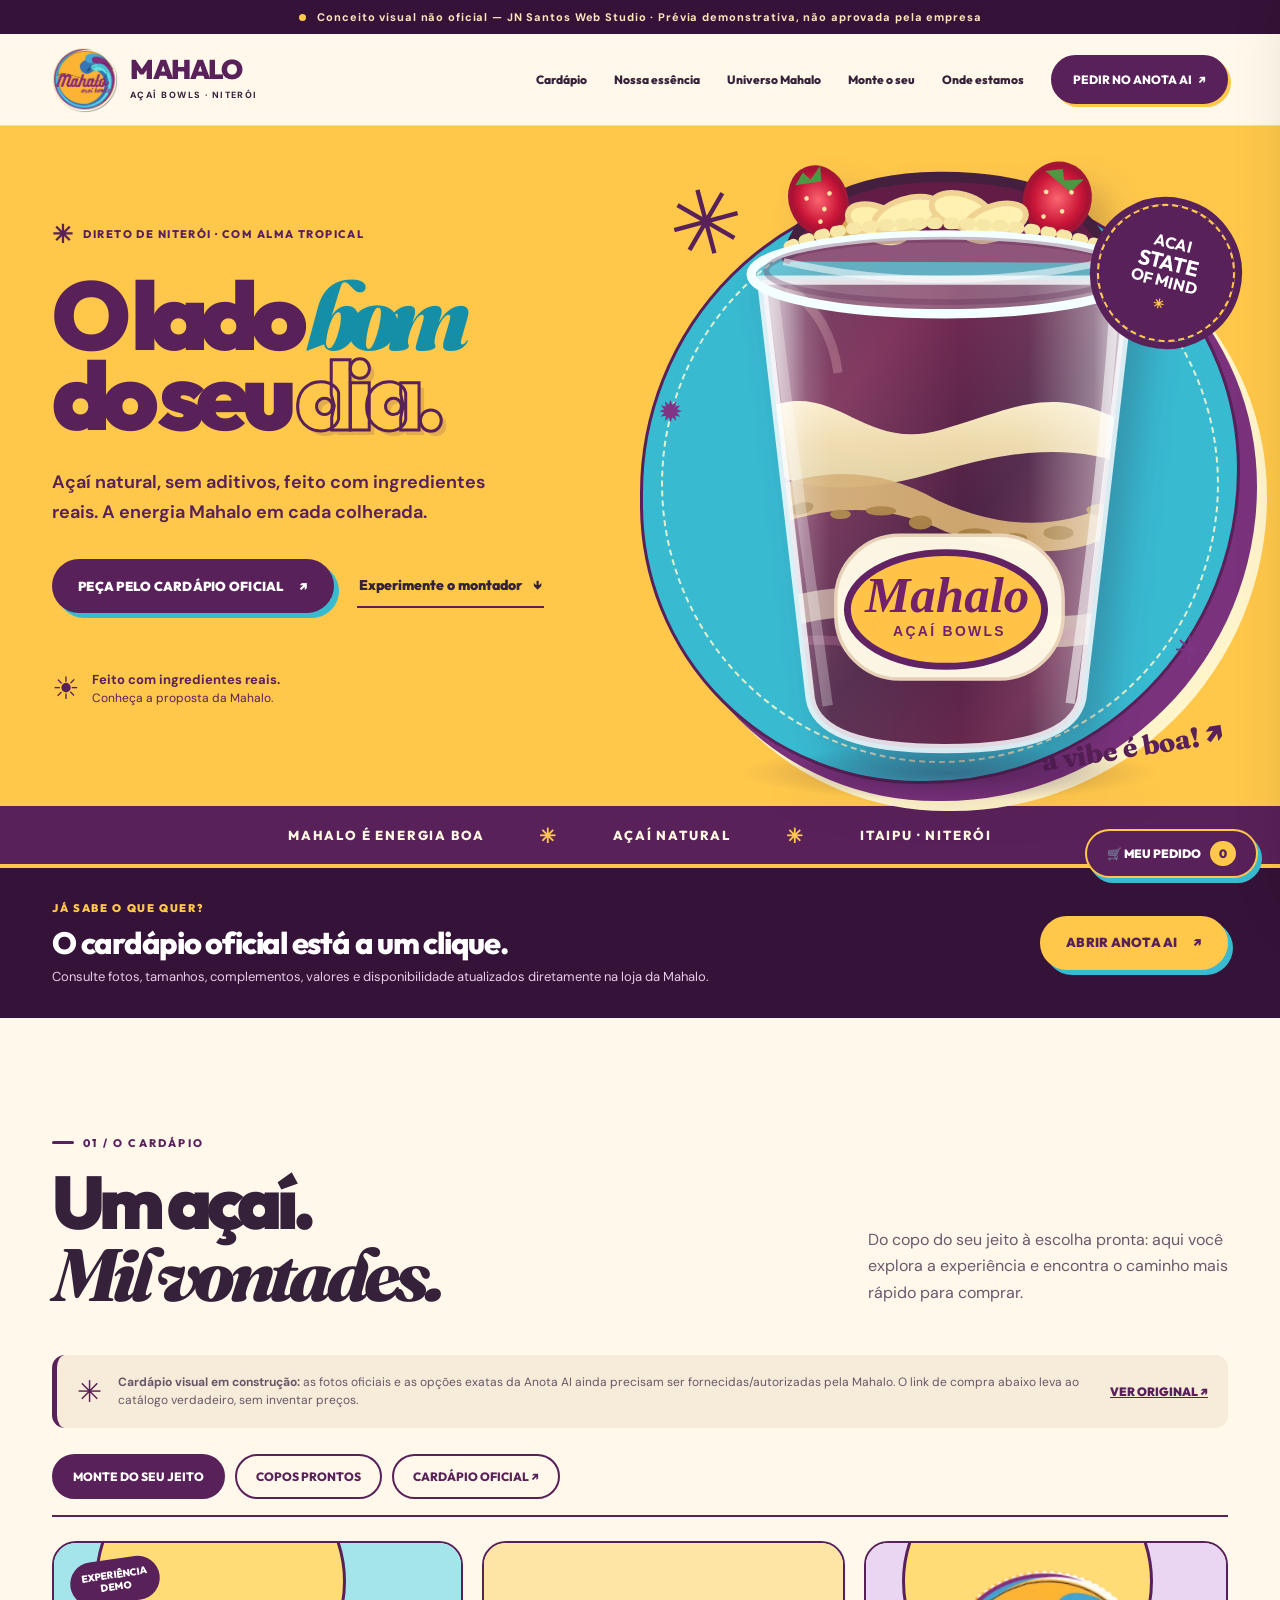
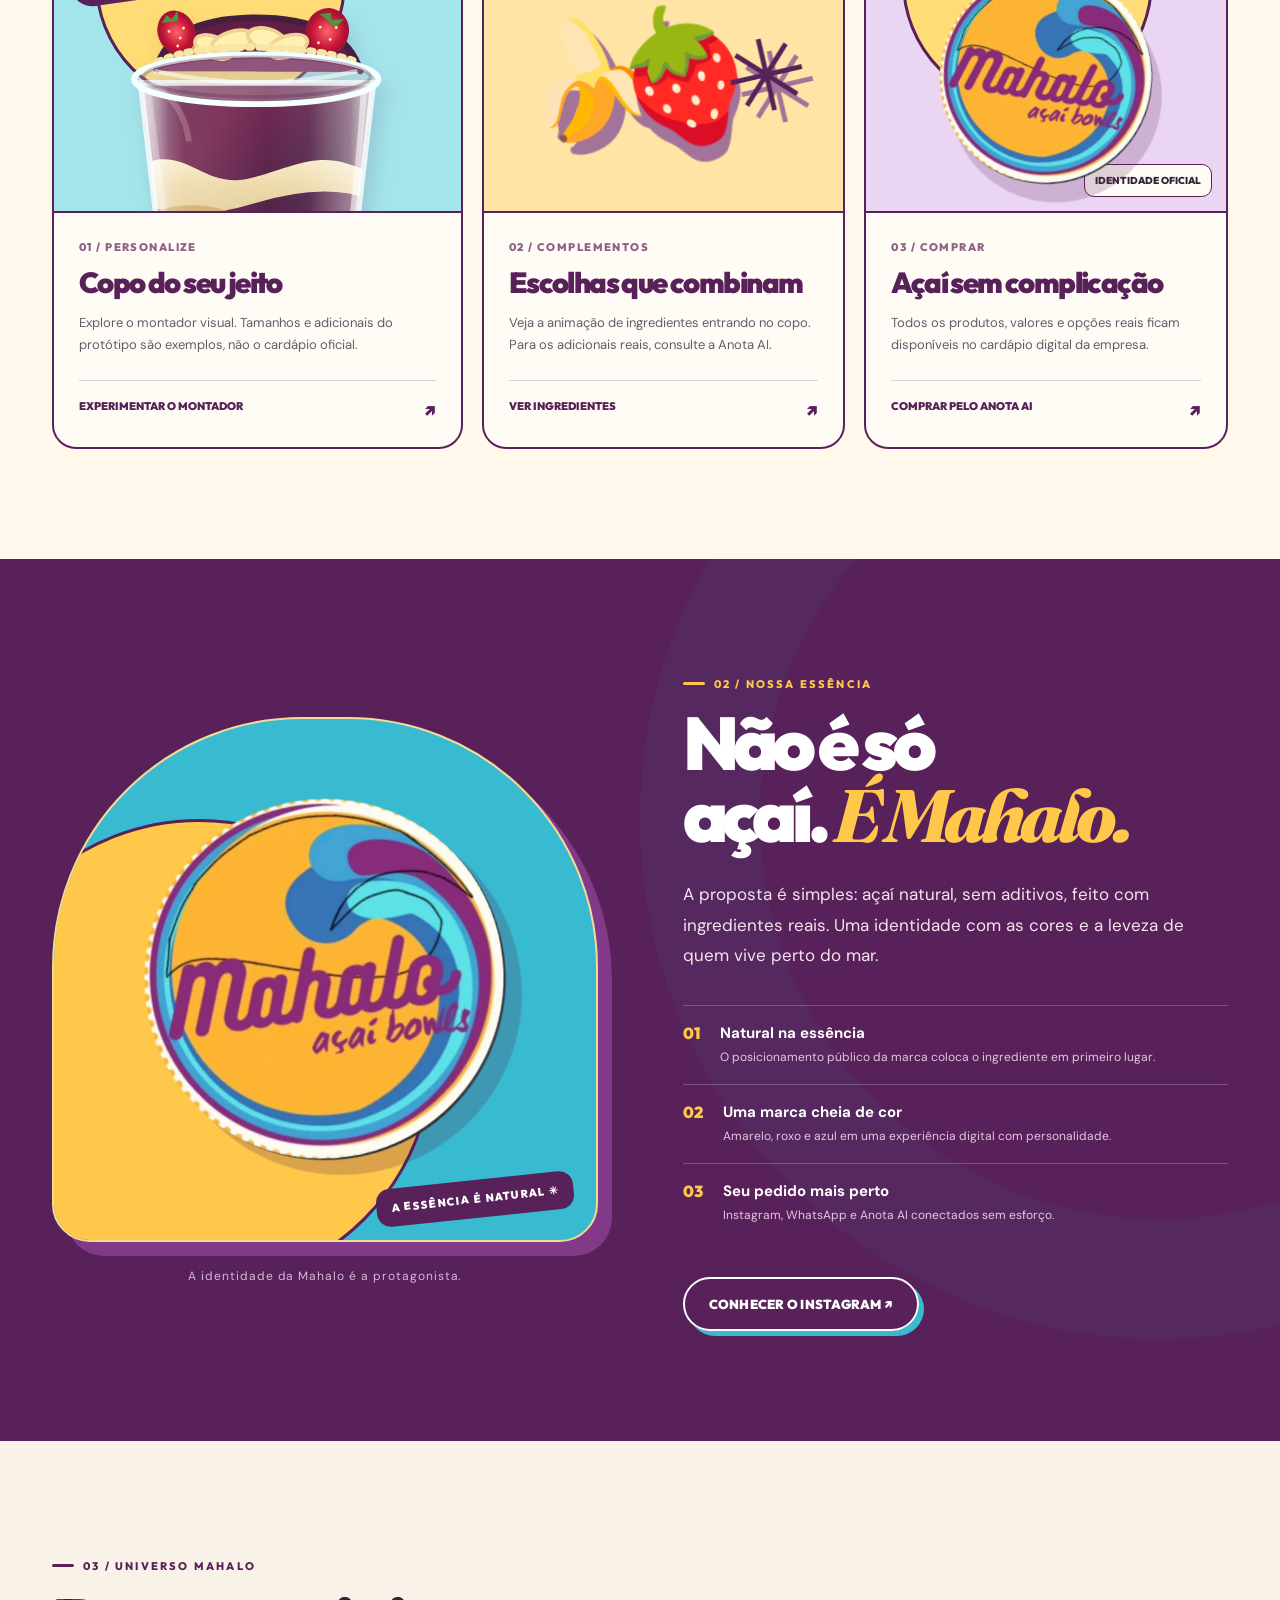
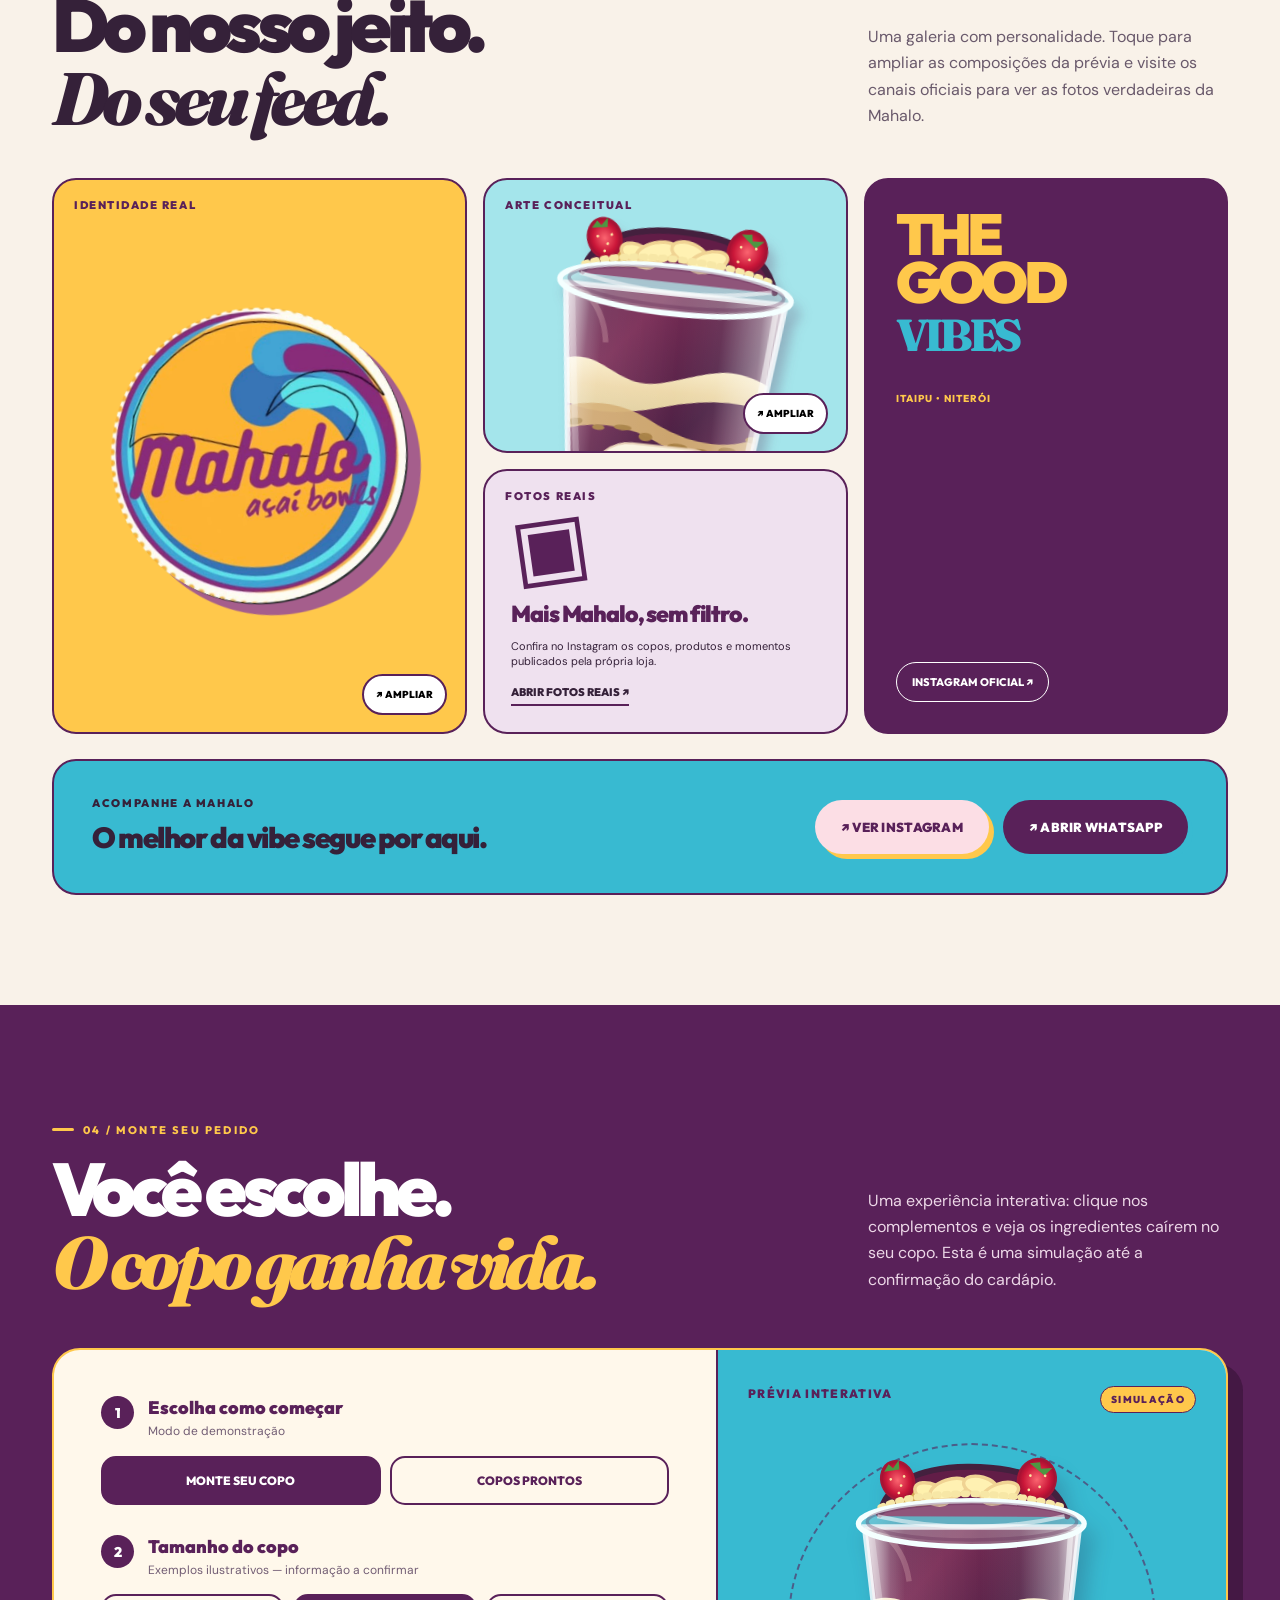
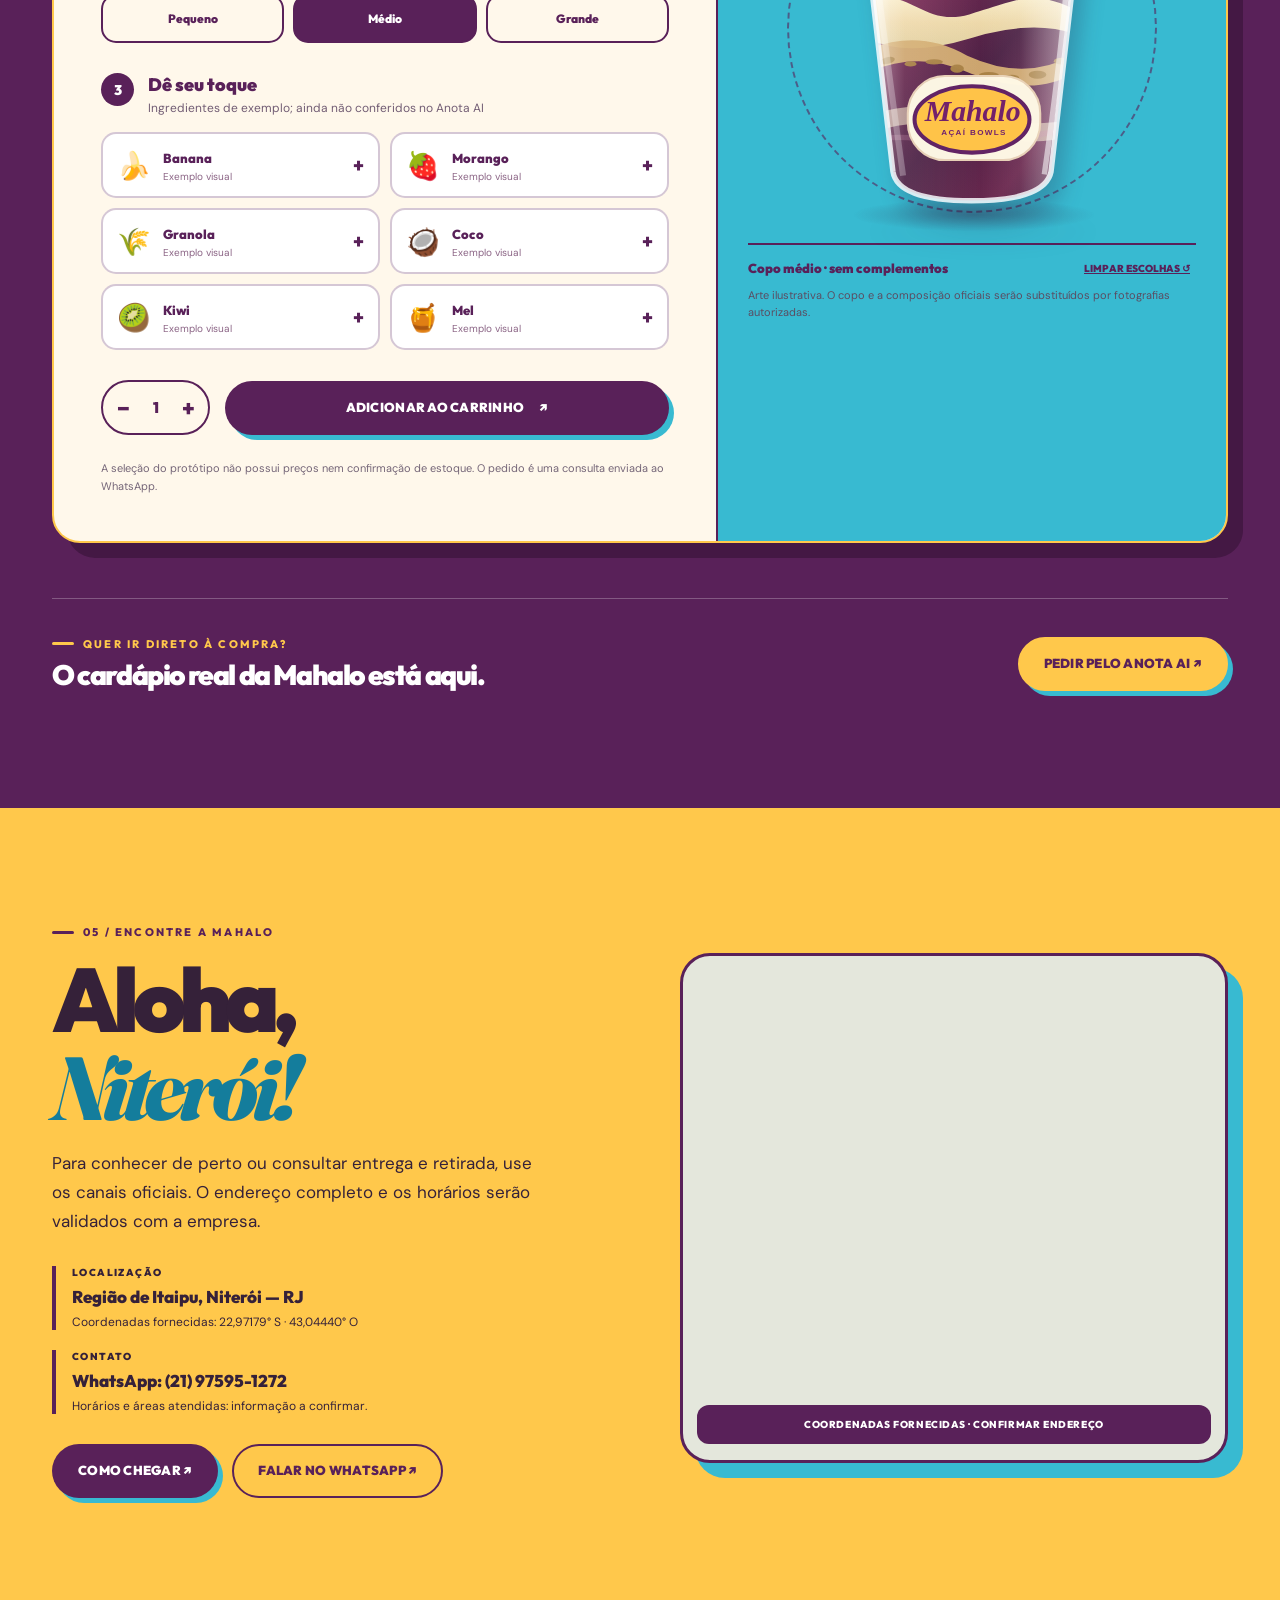
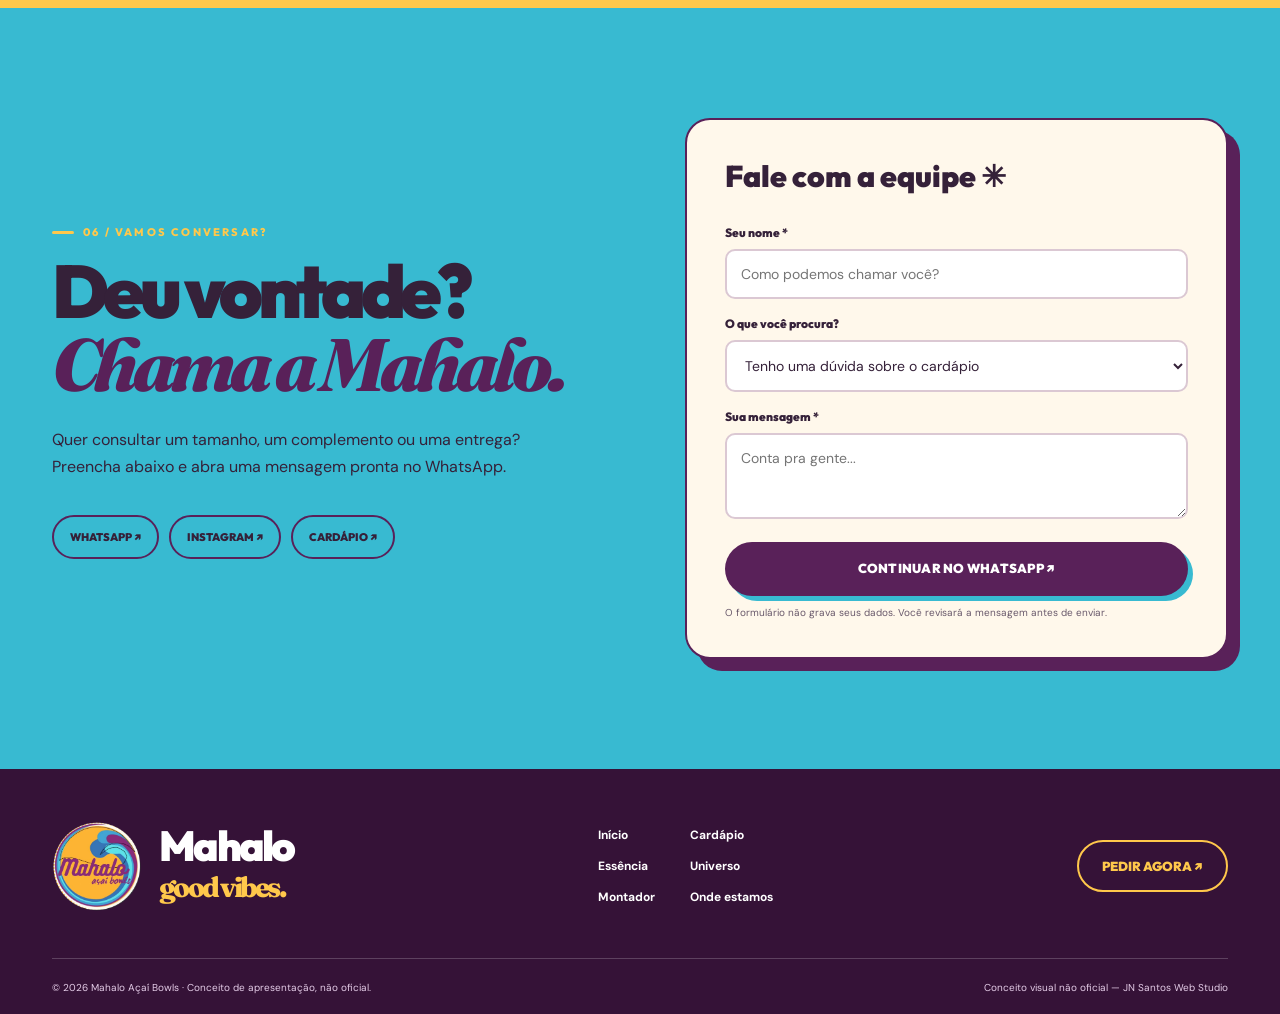
==== commit ae5a6808: "Add files via upload" ====
--- a/index.html
+++ b/index.html
@@ -1,118 +1,104 @@
 <!doctype html>
 <html lang="pt-BR">
 <head>
-  <meta charset="UTF-8" />
-  <meta name="viewport" content="width=device-width,initial-scale=1,viewport-fit=cover" />
-  <meta name="theme-color" content="#ffc342" />
-  <!-- Prévia não oficial: evitar indexação antes da aprovação da marca. -->
-  <meta name="robots" content="noindex, nofollow, noarchive" />
-  <link rel="icon" type="image/png" href="assets/mahalo-logo.png" />
-  <meta name="description" content="Conheça a Mahalo Açaí Bowls em Itaipu, Niterói: açaí natural, sem aditivos e feito com ingredientes reais. Acesse o cardápio e faça seu pedido." />
-  <meta property="og:title" content="Mahalo Açaí Bowls — Açaí de verdade. Vibe de verão." />
-  <meta property="og:description" content="Prévia visual não oficial para a Mahalo Açaí Bowls em Niterói. Conheça a experiência e acesse o cardápio oficial." />
-  <title>Mahalo Açaí Bowls • Conceito JN Santos Web Studio</title>
-<style>
-:root{--yellow:#ffc342;--purple:#61215f;--violet:#43143f;--blue:#22bdd0;--sky:#b6ecf2;--cream:#fff9ed;--ink:#311b31;--light:#fffef7;--pink:#fce1ef;--border:#381938;--radius:26px}
-*{box-sizing:border-box}html{scroll-behavior:smooth;scroll-padding-top:100px}body{margin:0;background:var(--cream);color:var(--ink);font-family:Inter,Arial,sans-serif;-webkit-font-smoothing:antialiased}button,input,textarea,select{font:inherit}button,a{-webkit-tap-highlight-color:transparent}a{text-decoration:none;color:inherit}button{cursor:pointer}img{max-width:100%;display:block}::selection{background:#702568;color:white}
-.skip{position:absolute;left:-9999px;top:10px;z-index:999}.skip:focus{left:10px;background:white;padding:10px}.topbar{background:var(--purple);color:#fff7eb;font-size:11px;font-weight:850;letter-spacing:.19em;text-align:center;padding:10px 16px;text-transform:uppercase}.header{position:sticky;top:0;z-index:30;background:rgba(255,195,66,.98);border-bottom:2px solid rgba(73,25,70,.16);backdrop-filter:blur(12px)}.header-row{height:90px;max-width:1370px;margin:auto;display:flex;align-items:center;justify-content:space-between;padding:0 48px;gap:30px}.logo-wrap{display:flex;align-items:center;gap:10px;flex-shrink:0}.brand-logo{width:68px;height:68px;object-fit:contain;filter:drop-shadow(0 4px 0 rgba(55,24,55,.14))}.brand-copy{font-size:22px;line-height:.88;letter-spacing:-.07em;font-weight:1000;color:var(--purple);text-transform:uppercase}.brand-copy span{display:block;font-size:9px;font-weight:900;letter-spacing:.17em;margin-top:7px}.nav{display:flex;gap:29px;align-items:center}.nav a{font-weight:850;font-size:13px;transition:opacity .2s}.nav a:hover{opacity:.58}.nav .nav-cta{background:var(--purple);border:2px solid var(--purple);border-radius:40px;padding:15px 21px;color:white;box-shadow:4px 4px 0 rgba(255,255,255,.62);white-space:nowrap}.nav .nav-cta:hover{opacity:1;transform:translateY(-2px)}.mobile-menu{display:none;background:none;border:0;font-size:30px;color:var(--purple)}
-.section{position:relative;overflow:hidden}.wrap{width:min(100% - 96px,1310px);margin-inline:auto}.eyebrow{display:inline-flex;align-items:center;gap:10px;font-size:12px;letter-spacing:.2em;font-weight:950;text-transform:uppercase}.eyebrow:before{content:"";width:23px;height:4px;border-radius:10px;background:currentColor}.pill{display:inline-flex;align-items:center;border:2px solid currentColor;border-radius:80px;padding:10px 16px;font-size:11px;font-weight:900;letter-spacing:.13em;text-transform:uppercase}.btn{display:inline-flex;justify-content:center;align-items:center;gap:12px;border:2px solid var(--purple);border-radius:100px;background:var(--purple);color:#fff;padding:19px 27px;font-weight:950;font-size:15px;line-height:1;box-shadow:5px 5px 0 var(--blue);transition:transform .2s,box-shadow .2s}.btn:hover{transform:translate(-1px,-2px);box-shadow:7px 7px 0 var(--blue)}.btn svg{width:18px;height:18px}.btn-light{background:transparent;color:var(--purple);box-shadow:none}.btn-light:hover{box-shadow:5px 5px 0 var(--blue)}.btn-white{background:var(--cream);color:var(--purple);border-color:var(--cream);box-shadow:5px 5px 0 var(--yellow)}.title{font-family:'Inter Display',Inter,'Arial Black',sans-serif;letter-spacing:-.075em;font-weight:1000;line-height:.99}.big-title{font-size:clamp(46px,6.4vw,94px);margin:15px 0 20px}.serif-accent{font-family:Georgia,serif;font-style:italic;font-weight:800;letter-spacing:-.09em}
-.hero{background:var(--yellow);min-height:676px}.hero:before{content:"";position:absolute;width:780px;height:780px;border:2px solid rgba(97,33,95,.13);border-radius:50%;top:-250px;right:-340px}.hero-grid{min-height:665px;display:grid;grid-template-columns:1fr 1.08fr;align-items:center;gap:0}.hero-copy{position:relative;z-index:2;padding:30px 0 68px}.hero .pill{color:var(--purple);border-width:1.5px;background:rgba(255,255,255,.28)}.hero h1{font-size:clamp(64px,7.5vw,112px);letter-spacing:-.09em;font-weight:1000;line-height:.89;margin:24px 0 25px;color:var(--purple);white-space:nowrap}.hero h1 em{font-style:normal;color:#147eaa;display:block;transform:rotate(-3deg);transform-origin:left center;font-family:Georgia,serif;font-style:italic;letter-spacing:-.095em;font-weight:900;margin:10px 0}.hero-copy p{font-size:19px;line-height:1.55;max-width:455px;font-weight:560;margin-bottom:28px}.hero-actions{display:flex;gap:16px;align-items:center;flex-wrap:wrap}.mini-proof{display:flex;align-items:center;gap:11px;margin-top:40px;color:var(--purple);font-size:12px;font-weight:900;letter-spacing:.055em}.mini-proof .dot{height:12px;width:12px;background:var(--purple);border-radius:50%;box-shadow:0 0 0 6px rgba(97,33,95,.11)}.hero-art{height:645px;position:relative}.hero-halo{position:absolute;width:590px;height:590px;background:var(--blue);border:3px solid var(--purple);border-radius:50%;left:50%;top:50%;transform:translate(-49%,-46%);box-shadow:17px 15px 0 #702866,23px 24px 0 #fff6e0}.hero-halo:before{content:"";position:absolute;inset:20px;border:2px dashed #ffdb72;border-radius:50%;opacity:.9}.hero-bowl{position:absolute;z-index:2;left:50%;top:52%;width:670px;max-width:none;transform:translate(-49%,-50%) rotate(-13deg);filter:drop-shadow(11px 22px 18px rgba(51,11,45,.23));animation:float 6s ease-in-out infinite}.hero-sticker{position:absolute;z-index:4;right:-11px;top:42px;width:159px;height:159px;border-radius:50%;background:var(--purple);color:white;display:grid;place-content:center;text-align:center;transform:rotate(15deg);border:3px dashed #fff1be;outline:6px solid var(--purple);font-size:15px;line-height:1.25;font-weight:950}.hero-sticker strong{font-size:32px}.hero-sticker span{font-size:10px;letter-spacing:.1em}.hand-note{position:absolute;z-index:3;bottom:45px;right:0;color:var(--purple);font-family:Georgia,serif;font-style:italic;font-weight:900;font-size:32px;transform:rotate(-9deg)}.hero-star{position:absolute;left:7%;top:9%;font-size:90px;transform:rotate(-18deg);color:var(--purple)}@keyframes float{0%,100%{transform:translate(-49%,-50%) rotate(-13deg)}50%{transform:translate(-49%,-52%) rotate(-11deg)}}
-.ticker{background:var(--purple);color:var(--cream);padding:17px 0;overflow:hidden;border-top:2px solid var(--purple);border-bottom:2px solid var(--purple)}.ticker-inner{display:flex;gap:44px;width:max-content;align-items:center;animation:marquee 40s linear infinite;font-weight:950;letter-spacing:.14em;font-size:15px;text-transform:uppercase;white-space:nowrap}.ticker b{font-size:24px;color:var(--yellow)}@keyframes marquee{to{transform:translateX(-50%)}}
-.catalog{padding:100px 0 108px;background:var(--cream)}.section-heading{display:flex;justify-content:space-between;align-items:flex-end;gap:45px;margin-bottom:40px}.section-heading h2{font-size:clamp(55px,5.6vw,78px);margin:16px 0 0}.section-heading p{line-height:1.6;max-width:360px;color:#5b4857;font-size:16px;margin:0 0 5px}.catalog-layout{display:grid;grid-template-columns:1.35fr 1fr 1fr;gap:21px}.catalog-feature{background:var(--sky);min-height:440px;border:2px solid var(--purple);border-radius:29px;position:relative;overflow:hidden;display:flex;flex-direction:column;justify-content:flex-end;padding:28px}.catalog-feature:before{content:"";position:absolute;background:#ffc644;border-radius:50%;width:390px;height:390px;top:-155px;left:-92px;border:2px solid var(--purple)}.catalog-feature img{position:absolute;width:315px;top:-88px;left:50%;transform:translateX(-50%) rotate(-12deg);filter:drop-shadow(8px 13px 10px rgba(54,21,58,.15))}.feature-bottom{position:relative;z-index:2}.catalog-feature h3{font-size:45px;color:var(--purple);line-height:.95;margin:0 0 14px;letter-spacing:-.06em}.catalog-feature p{font-size:13px;max-width:270px;line-height:1.5;font-weight:750}.quick-link{display:inline-flex;align-items:center;gap:10px;font-weight:950;border-bottom:2px solid var(--purple);padding-bottom:8px}.catalog-card{border:2px solid var(--purple);border-radius:29px;background:#fffdf6;min-height:440px;padding:26px;display:flex;flex-direction:column;justify-content:space-between;position:relative}.catalog-card .icon-round{height:100px;width:100px;border-radius:50%;display:grid;place-items:center;font-size:52px;border:2px solid var(--purple);background:var(--yellow);transform:rotate(-8deg)}.catalog-card:nth-child(3) .icon-round{background:#dcb8de;transform:rotate(11deg)}.catalog-card h3{font-size:37px;margin:0 0 12px;line-height:1;letter-spacing:-.065em;color:var(--purple)}.catalog-card p{font-size:14px;line-height:1.6;color:#6a5265}.catalog-card a{font-weight:900;border-bottom:2px solid var(--purple);width:max-content;padding:8px 0}.info-line{border-radius:12px;padding:12px 15px;background:#f3ecdf;font-size:12px;color:#5d4358;line-height:1.45;margin-top:28px}.info-line strong{color:var(--purple)}
-.essence{background:var(--purple);color:white;padding:120px 0;min-height:670px}.essence:before{content:"";position:absolute;left:-130px;top:90px;width:470px;height:470px;border:55px solid rgba(35,196,214,.14);border-radius:50%}.essence-grid{display:grid;grid-template-columns:1fr 1fr;gap:100px;align-items:center}.essence h2{font-size:clamp(62px,6vw,90px);margin:25px 0}.essence h2 em{color:var(--yellow)}.essence-lead{font-size:18px;line-height:1.65;max-width:550px;color:#e7d4e4}.values{display:grid;gap:18px;margin-top:39px}.value{display:flex;gap:15px;align-items:flex-start;border-top:1px solid rgba(255,255,255,.25);padding-top:17px}.value i{display:grid;place-items:center;border-radius:50%;border:2px solid var(--yellow);height:35px;min-width:35px;color:var(--yellow);font-size:17px;font-style:normal}.value h3{font-size:18px;margin:0 0 4px;letter-spacing:-.025em}.value p{margin:0;font-size:13px;color:#e3cfe1;line-height:1.5}.essence-poster{aspect-ratio:.89;border-radius:190px 190px 20px 20px;background:var(--blue);position:relative;display:grid;place-items:center;overflow:hidden;border:3px solid #f9e6b5}.essence-poster:before{content:"";position:absolute;width:105%;height:105%;border:3px dashed #fff0cd;border-radius:50%;top:20%;left:-2%}.essence-poster img{width:105%;max-width:none;z-index:1;transform:rotate(18deg) translateY(12px)}.essence-poster .vertical-text{position:absolute;right:10px;top:35px;writing-mode:vertical-rl;color:var(--purple);font-size:12px;font-weight:950;letter-spacing:.22em;z-index:2}.essence-poster .poster-tag{position:absolute;z-index:4;bottom:38px;left:30px;background:var(--yellow);color:var(--purple);padding:14px 19px;border-radius:70px;font-weight:1000;transform:rotate(-8deg);box-shadow:5px 5px 0 var(--purple)}
-.gallery{padding:105px 0;background:#fce9f1}.gallery-grid{display:grid;grid-template-columns:1.2fr 1fr 1fr;gap:20px}.gallery-card{height:390px;border-radius:28px;position:relative;overflow:hidden;border:2px solid var(--purple)}.gallery-card:nth-child(1){background:#fac448}.gallery-card:nth-child(2){background:#73d4e1}.gallery-card:nth-child(3){background:#c7a5d7}.gallery-card img{position:absolute;max-width:none;width:410px;left:50%;top:47%;transform:translate(-50%,-50%) rotate(-8deg);filter:drop-shadow(4px 12px 10px rgba(52,28,70,.13))}.gallery-card:nth-child(2) img{width:670px;transform:translate(-51%,-48%) rotate(15deg)}.gallery-card:nth-child(3) img{width:490px;transform:translate(-50%,-49%) rotate(-7deg)}.gallery-card .gallery-label{position:absolute;bottom:17px;left:17px;right:17px;border:2px solid var(--purple);border-radius:18px;background:var(--cream);padding:17px;color:var(--purple);font-weight:900;font-size:15px;display:flex;justify-content:space-between;align-items:center}.gallery-card .gallery-label span{font-size:11px;font-weight:750;text-transform:uppercase;letter-spacing:.08em}.gallery-foot{display:flex;justify-content:space-between;align-items:center;gap:22px;margin-top:25px;color:#60415b;font-size:13px}.gallery-foot p{max-width:610px;line-height:1.55}.gallery-foot a{font-weight:950;text-decoration:underline;text-underline-offset:5px}
-.order{padding:106px 0;background:var(--yellow)}.order-header{max-width:800px}.order-header h2{font-size:clamp(62px,6.1vw,92px);margin:12px 0 15px}.order-header p{font-size:17px;line-height:1.5}.order-app{display:grid;grid-template-columns:.72fr 1.28fr;gap:28px;margin-top:45px;align-items:stretch}.order-preview{background:var(--blue);border:2px solid var(--purple);border-radius:29px;padding:30px;position:relative;display:flex;flex-direction:column;align-items:center;justify-content:center;overflow:hidden;min-height:540px}.order-preview:before{content:"";position:absolute;width:500px;height:500px;border:3px dashed rgba(255,255,255,.75);border-radius:50%;top:-145px;left:-120px}.order-preview img{max-width:none;width:430px;transform:rotate(-11deg);z-index:2;filter:drop-shadow(3px 13px 12px rgba(53,30,74,.24))}.order-preview .preview-stamp{position:relative;z-index:3;background:var(--purple);color:white;font-weight:950;padding:12px 20px;border-radius:50px;font-size:13px;margin-top:0;transform:rotate(-5deg)}.builder{background:var(--cream);border:2px solid var(--purple);border-radius:30px;padding:38px 42px;box-shadow:9px 10px 0 var(--purple)}.builder-top{display:flex;justify-content:space-between;gap:16px;align-items:flex-start}.builder-top h3{font-size:34px;margin:0 0 8px;letter-spacing:-.065em;color:var(--purple)}.builder-top p{margin:0;color:#684e61;font-size:13px}.step-number{background:var(--sky);border-radius:50%;padding:14px 15px;font-size:12px;font-weight:900;white-space:nowrap}.builder-label{display:block;margin:25px 0 13px;font-size:13px;font-weight:950;letter-spacing:.09em;text-transform:uppercase}.options{display:flex;gap:10px;flex-wrap:wrap}.opt-button{border:2px solid #ceb6c2;border-radius:13px;background:white;padding:15px 18px;font-size:14px;font-weight:800;color:var(--purple);transition:.15s}.opt-button.is-active{background:var(--purple);color:white;border-color:var(--purple);box-shadow:3px 3px 0 var(--blue)}.extras{display:grid;grid-template-columns:repeat(2,1fr);gap:10px}.extra-label{display:flex;align-items:center;gap:9px;background:#fff;border:1.5px solid #dfcfda;border-radius:13px;padding:13px;cursor:pointer;font-size:13px;font-weight:750}.extra-label input{accent-color:var(--purple);width:17px;height:17px}.field-row{display:grid;grid-template-columns:1fr 1fr;gap:18px}.builder input[type=text],.builder textarea,.contact-form input,.contact-form textarea,.contact-form select{width:100%;border:2px solid #cbb4c7;border-radius:12px;padding:15px;background:white;color:var(--purple);outline:none;min-width:0}.builder input:focus,.builder textarea:focus,.contact-form input:focus,.contact-form textarea:focus{border-color:var(--blue)}.quantity{display:flex;align-items:center;gap:12px}.quantity button{height:45px;width:45px;border-radius:50%;background:var(--purple);color:white;font-size:22px;font-weight:900;border:0}.quantity strong{min-width:25px;text-align:center;font-size:20px}.builder-footer{margin-top:24px;display:flex;align-items:center;gap:14px;flex-wrap:wrap}.builder-footer .btn{flex:1}.builder-disclaimer{font-size:11px;color:#725568;line-height:1.5;margin:15px 0 0}.cart-trigger{position:fixed;bottom:25px;right:25px;z-index:34;border:2px solid #fdf6e1;background:var(--purple);color:white;border-radius:100px;padding:16px 21px;box-shadow:0 10px 20px rgba(46,10,43,.25);font-weight:900;display:flex;gap:10px;align-items:center}.cart-count{background:var(--yellow);color:var(--purple);width:25px;height:25px;border-radius:50%;display:grid;place-items:center}.cart-backdrop{position:fixed;inset:0;background:rgba(33,16,35,.40);z-index:80;display:none}.cart-backdrop.open{display:block}.cart-drawer{position:fixed;z-index:81;top:0;bottom:0;right:0;width:min(100%,440px);background:var(--cream);transform:translateX(105%);transition:transform .28s;box-shadow:-20px 0 35px rgba(24,16,24,.2);padding:29px;display:flex;flex-direction:column}.cart-drawer.open{transform:translateX(0)}.drawer-head{display:flex;justify-content:space-between;align-items:center;padding-bottom:18px;border-bottom:2px solid var(--purple)}.drawer-head h2{font-size:29px;letter-spacing:-.07em;margin:0}.close{border:0;background:var(--yellow);border-radius:50%;width:40px;height:40px;font-size:25px}.cart-list{flex:1;overflow:auto;padding:15px 0}.cart-item{padding:16px 0;border-bottom:1px solid #dac5d4}.cart-item b{display:block;color:var(--purple);font-size:16px}.cart-item small{display:block;line-height:1.5;color:#6e566b;padding-top:5px}.cart-item-row{display:flex;justify-content:space-between;align-items:center;margin-top:11px}.cart-item button{border:1px solid #b99bad;background:transparent;border-radius:9px;padding:6px 10px;color:#713354}.cart-footer{border-top:2px solid var(--purple);padding-top:15px}.cart-footer .btn{width:100%}.cart-footer p{font-size:11px;line-height:1.5;color:#665063}.empty-cart{padding:45px 10px;text-align:center;color:#6e5367;line-height:1.55}
-.visit{background:#bcf0f1;padding:106px 0}.visit-grid{display:grid;grid-template-columns:1fr 1fr;align-items:center;gap:75px}.visit h2{font-size:clamp(60px,6.2vw,92px);margin:20px 0}.visit p{font-size:17px;line-height:1.6;max-width:450px}.visit-links{display:flex;gap:13px;flex-wrap:wrap;margin-top:25px}.map-illustration{height:430px;background:#e8efe3;border:3px solid var(--purple);border-radius:26px;position:relative;overflow:hidden;box-shadow:9px 9px 0 var(--purple)}.map-illustration .sea{position:absolute;top:-20%;right:-25%;width:65%;height:140%;background:#80d4e5;transform:rotate(13deg);border-left:14px solid #fff9e6}.map-illustration .avenue{position:absolute;background:#fffcf0;border:2px solid #dccdbe;transform-origin:center}.map-illustration .av1{width:600px;height:34px;top:115px;left:-120px;transform:rotate(-25deg)}.map-illustration .av2{width:530px;height:29px;top:300px;left:-150px;transform:rotate(35deg)}.map-illustration .av3{width:33px;height:600px;top:-70px;left:180px;transform:rotate(23deg)}.map-illustration .map-pin{position:absolute;z-index:3;top:38%;left:35%;width:94px;height:94px;background:var(--purple);border:6px solid var(--yellow);border-radius:50% 50% 50% 0;transform:rotate(-45deg);display:grid;place-items:center;box-shadow:6px 8px 0 #49254544}.map-illustration .map-pin span{transform:rotate(45deg);font-size:35px}.map-illustration .map-tag{position:absolute;left:22px;bottom:23px;background:var(--cream);border:2px solid var(--purple);padding:15px;border-radius:13px;font-weight:900;font-size:15px}.map-illustration .water-label{position:absolute;right:14px;top:140px;color:#06657c;transform:rotate(75deg);font-size:16px;font-weight:900;letter-spacing:.2em;text-transform:uppercase}.faq{background:var(--cream);padding:85px 0}.faq-grid{display:grid;grid-template-columns:.65fr 1.35fr;gap:70px}.faq h2{font-size:clamp(49px,5vw,72px);margin:16px 0}.faq details{border-top:2px solid #d9c4d4;padding:20px 0}.faq summary{font-weight:900;font-size:17px;cursor:pointer;display:flex;justify-content:space-between;gap:10px;list-style:none}.faq summary:after{content:'+';font-size:23px;color:var(--purple)}.faq details[open] summary:after{content:'−'}.faq details p{line-height:1.6;font-size:14px;color:#634f60;margin:10px 0 0}
-.contact{background:var(--yellow);padding:90px 0}.contact-grid{display:grid;grid-template-columns:1fr 1fr;gap:70px}.contact h2{font-size:clamp(56px,5vw,76px);margin:12px 0}.contact p{line-height:1.65;font-size:16px}.contact-form{background:var(--cream);border:2px solid var(--purple);border-radius:24px;padding:30px;box-shadow:7px 7px 0 var(--purple)}.contact-form h3{font-size:27px;letter-spacing:-.06em;margin:0 0 18px}.contact-form label{display:block;margin:12px 0 8px;font-size:12px;font-weight:900}.contact-form .btn{width:100%;margin-top:20px}.form-note{font-size:12px!important;color:#795771}.footer{background:var(--purple);color:#fffbeb;padding:52px 0 30px}.footer-top{display:flex;gap:50px;align-items:flex-start;justify-content:space-between}.footer h3{font-size:47px;line-height:.92;letter-spacing:-.09em;margin:0}.footer p{color:#ead8e8;line-height:1.7;font-size:13px;max-width:350px}.footer-menu{display:flex;flex-wrap:wrap;gap:14px 25px;font-size:13px;font-weight:850}.footer-bottom{display:flex;justify-content:space-between;gap:20px;border-top:1px solid rgba(255,255,255,.2);padding-top:22px;margin-top:65px;font-size:11px;line-height:1.55;color:#d8bed2}.concept-flag{background:rgba(255,255,255,.1);padding:7px 11px;border-radius:20px}.toast{position:fixed;z-index:150;left:50%;bottom:30px;transform:translateX(-50%) translateY(120px);background:var(--purple);color:white;padding:16px 24px;border-radius:40px;box-shadow:0 10px 25px #0003;transition:transform .3s;font-size:13px;font-weight:800;max-width:90%;text-align:center}.toast.show{transform:translateX(-50%) translateY(0)}
-@media(max-width:1150px){.header-row{padding:0 30px}.nav{gap:16px}.nav a{font-size:12px}.wrap{width:min(100% - 60px,1310px)}.hero h1{font-size:clamp(63px,7vw,94px)}.hero-bowl{width:585px}.hero-halo{width:510px;height:510px}.hero-sticker{right:5px}.hero-star{left:-5px}.catalog-card h3{font-size:32px}.catalog-feature img{width:330px}.essence-grid{gap:50px}}
-@media(max-width:820px){html{scroll-padding-top:77px}.topbar{padding:8px;font-size:9px}.header-row{height:72px;padding:0 20px}.brand-logo{height:51px;width:51px}.brand-copy{font-size:18px}.mobile-menu{display:block}.nav{display:none;position:absolute;top:72px;left:0;right:0;background:var(--yellow);flex-direction:column;gap:0;align-items:stretch;padding:15px 22px 23px;border-bottom:2px solid var(--purple)}.nav.open{display:flex}.nav a{padding:15px;border-bottom:1px solid rgba(60,23,60,.2);font-size:15px}.nav .nav-cta{text-align:center;margin-top:15px}.wrap{width:calc(100% - 40px)}.hero{min-height:auto}.hero-grid{grid-template-columns:1fr;padding-top:40px}.hero-copy{padding:0}.hero h1{font-size:clamp(54px,12vw,90px);white-space:normal}.hero-copy p{font-size:16px;max-width:550px}.hero-art{height:490px}.hero-halo{height:430px;width:430px}.hero-bowl{width:520px}.hero-sticker{right:4%;top:20px;width:118px;height:118px;font-size:12px}.hero-sticker strong{font-size:23px}.hand-note{bottom:20px;font-size:28px}.hero-star{top:6%;left:7%;font-size:70px}.catalog,.gallery,.order,.visit{padding:75px 0}.section-heading{align-items:start;display:block}.section-heading p{margin-top:12px}.catalog-layout{grid-template-columns:repeat(2,1fr)}.catalog-feature{grid-column:1/-1;min-height:350px}.catalog-feature img{left:58%;width:400px;top:-115px}.catalog-card{min-height:340px}.essence{padding:80px 0}.essence-grid{grid-template-columns:1fr}.essence-poster{max-width:560px;width:100%;margin:auto;aspect-ratio:1.2;border-radius:220px 220px 20px 20px}.essence-poster img{width:75%}.gallery-grid{grid-template-columns:1fr 1fr}.gallery-card:nth-child(3){display:none}.order-app,.visit-grid,.contact-grid{grid-template-columns:1fr}.order-preview{min-height:320px}.order-preview img{width:320px}.visit-grid{gap:40px}.faq-grid{grid-template-columns:1fr;gap:25px}.footer-top{display:block}.footer-menu{margin-top:30px}}
-@media(max-width:540px){.topbar{font-size:8px;letter-spacing:.09em}.hero-grid{padding-top:36px}.hero .pill{font-size:9px;padding:9px 10px}.hero h1{font-size:clamp(52px,14.2vw,70px);letter-spacing:-.092em;margin:23px 0}.hero h1 em{margin:8px 0}.hero-copy p{font-size:15px;max-width:315px}.hero-actions{flex-direction:column;align-items:stretch;gap:12px}.hero-actions .btn{width:100%;font-size:14px;padding:16px}.mini-proof{margin-top:24px;font-size:10px}.hero-art{height:360px;margin-top:6px}.hero-halo{width:300px;height:300px;transform:translate(-49%,-43%);box-shadow:9px 9px 0 #702866,14px 14px 0 #fff6e0}.hero-bowl{width:390px;top:53%}.hero-sticker{height:87px;width:87px;right:4px;top:11px;border-width:2px;outline-width:3px;font-size:10px}.hero-sticker strong{font-size:19px}.hero-sticker span{font-size:6px}.hand-note{right:4px;bottom:12px;font-size:22px}.hero-star{font-size:45px;left:-7px}.ticker{padding:11px 0}.ticker-inner{font-size:10px;gap:22px}.catalog,.gallery,.order,.visit{padding:65px 0}.section-heading h2{font-size:52px}.section-heading p{font-size:14px}.catalog-layout{grid-template-columns:1fr;gap:14px}.catalog-feature{grid-column:auto;min-height:420px}.catalog-feature img{width:325px;top:-55px;left:57%}.catalog-card{min-height:260px}.catalog-card .icon-round{height:73px;width:73px;font-size:40px}.catalog-card h3{font-size:31px}.essence{padding:70px 0}.essence h2{font-size:57px}.essence-lead{font-size:15px}.essence-poster{aspect-ratio:1.05}.essence-poster img{width:120%}.gallery-grid{grid-template-columns:1fr}.gallery-card{height:340px}.gallery-card:nth-child(2){display:none}.gallery-foot{display:block}.order-header h2{font-size:58px}.order-header p{font-size:14px}.order-app{gap:15px}.order-preview{min-height:280px}.order-preview img{width:300px}.builder{padding:24px 18px;box-shadow:5px 6px 0 var(--purple)}.builder-top h3{font-size:28px}.step-number{padding:10px;font-size:10px}.opt-button{padding:13px 14px}.extras{grid-template-columns:1fr 1fr}.extra-label{font-size:11px;padding:9px}.field-row{grid-template-columns:1fr}.builder-footer{align-items:stretch}.builder-footer .btn{width:100%}.visit h2{font-size:62px}.visit p{font-size:15px}.map-illustration{height:340px}.map-illustration .map-pin{left:37%;top:35%;width:70px;height:70px}.map-illustration .map-pin span{font-size:25px}.faq{padding:65px 0}.faq h2{font-size:50px}.faq summary{font-size:15px}.contact{padding:64px 0}.contact h2{font-size:58px}.contact-form{padding:23px 19px}.footer h3{font-size:39px}.footer-bottom{display:block}.footer-bottom span{display:block;margin-top:12px}.cart-trigger{bottom:14px;right:14px;padding:12px 15px;font-size:13px}}
-@media(prefers-reduced-motion:reduce){html{scroll-behavior:auto}.hero-bowl,.ticker-inner{animation:none}*{transition:none!important}}
-</style>
+  <meta charset="utf-8">
+  <meta name="viewport" content="width=device-width, initial-scale=1, viewport-fit=cover">
+  <meta name="theme-color" content="#ffc84b">
+  <meta name="robots" content="noindex,nofollow,noarchive">
+  <meta name="description" content="Conceito não oficial para Mahalo Açaí Bowls, Niterói. Açaí natural, cardápio Anota AI e contato por WhatsApp.">
+  <title>Mahalo Açaí Bowls — Conceito não oficial | JN Santos Web Studio</title>
+  <link rel="icon" href="assets/mahalo-logo.png" type="image/png">
+  <link rel="preconnect" href="https://fonts.googleapis.com">
+  <link rel="preconnect" href="https://fonts.gstatic.com" crossorigin>
+  <link href="https://fonts.googleapis.com/css2?family=DM+Sans:wght@400;500;600;700;800&family=Fraunces:opsz,wght,SOFT,WONK@9..144,700,20,1;9..144,800,20,1&family=Outfit:wght@400;500;600;700;800;900&display=swap" rel="stylesheet">
+  <link rel="stylesheet" href="styles.css">
 </head>
 <body>
-<a href="#inicio" class="skip">Ir para o conteúdo</a>
-<div class="topbar">☀&nbsp; NITERÓI, RJ &nbsp;·&nbsp; AÇAÍ NATURAL &nbsp;·&nbsp; FEITO COM INGREDIENTES REAIS &nbsp;☀</div>
-<header class="header">
-  <div class="header-row">
-    <a class="logo-wrap" href="#inicio" aria-label="Mahalo Açaí Bowls, início">
-      <img class="brand-logo" src="assets/mahalo-logo.png" alt="Logo oficial Mahalo Açaí Bowls" />
-      <div class="brand-copy">MAHALO<span>AÇAÍ BOWLS · NITERÓI</span></div>
-    </a>
-    <button class="mobile-menu" id="menuButton" type="button" aria-label="Abrir menu" aria-expanded="false">☰</button>
-    <nav class="nav" id="navigation" aria-label="Navegação principal">
-      <a href="#inicio">Início</a><a href="#cardapio">Cardápio</a><a href="#essencia">Nossa essência</a><a href="#universo">Universo Mahalo</a><a href="#localizacao">Onde estamos</a><a href="#contato">Contato</a><a href="#montar" class="nav-cta">Montar meu bowl ↗</a>
-    </nav>
-  </div>
-</header>
-<main>
-<section class="hero section" id="inicio">
-  <div class="wrap hero-grid">
-    <div class="hero-copy">
-      <span class="pill">✺ &nbsp; O lado natural do seu dia</span>
-      <h1>AÇAÍ DE<br/>VERDADE.<em>Vibe de<br/>verão.</em></h1>
-      <p>Açaí natural, sem aditivos e feito com ingredientes reais. Uma pausa deliciosa, do jeitinho Mahalo.</p>
-      <div class="hero-actions"><a href="#montar" class="btn">Quero montar meu bowl <span aria-hidden="true">↗</span></a><a class="btn btn-light" href="https://pedido.anota.ai/loja/mahalo-aa-bowls" target="_blank" rel="noopener">Cardápio oficial <span>↗</span></a></div>
-      <div class="mini-proof"><span class="dot"></span> ITAIPU · NITERÓI, RIO DE JANEIRO</div>
+  <a class="skip-link" href="#inicio">Ir para conteúdo</a>
+  <div class="concept-top"><span class="concept-dot"></span> Conceito visual não oficial — JN Santos Web Studio <span class="concept-extra">· Prévia demonstrativa, não aprovada pela empresa</span></div>
+  <header class="site-header" id="site-header">
+    <div class="header-inner page-container">
+      <a href="#inicio" class="logo-lockup" aria-label="Mahalo Açaí Bowls — início"><img src="assets/mahalo-logo.png" alt="Logo fornecida da Mahalo Açaí Bowls"><span><strong>MAHALO</strong><small>AÇAÍ BOWLS · NITERÓI</small></span></a>
+      <button id="menuToggle" class="menu-toggle" type="button" aria-controls="main-nav" aria-expanded="false" aria-label="Abrir navegação"><span></span><span></span><span></span></button>
+      <nav class="main-nav" id="main-nav" aria-label="Menu principal">
+        <a href="#cardapio">Cardápio</a><a href="#essencia">Nossa essência</a><a href="#universo">Universo Mahalo</a><a href="#montar">Monte o seu</a><a href="#visitar">Onde estamos</a>
+        <a class="nav-order" href="https://pedido.anota.ai/loja/mahalo-aa-bowls" target="_blank" rel="noopener noreferrer">PEDIR NO ANOTA AI <span aria-hidden="true">↗</span></a>
+      </nav>
     </div>
-    <div class="hero-art" aria-label="Ilustração conceitual de bowl de açaí">
-      <div class="hero-halo"></div><div class="hero-star" aria-hidden="true">✳</div>
-      <img class="hero-bowl" src="assets/bowl-conceitual.svg" alt="Ilustração artística de açaí com frutas; não representa foto oficial do produto" />
-      <div class="hero-sticker"><span>AÇAÍ</span><strong>SEM</strong>ADITIVOS</div><span class="hand-note">aloha, sabor! ↗</span>
-    </div>
-  </div>
-</section>
-<div class="ticker" aria-label="Nossos valores"><div class="ticker-inner"><span>✳ AÇAÍ NATURAL</span><b>✺</b><span>INGREDIENTES REAIS</span><b>✺</b><span>FEITO COM A VIBE MAHALO</span><b>✺</b><span>SEM ADITIVOS</span><b>✺</b><span>✳ AÇAÍ NATURAL</span><b>✺</b><span>INGREDIENTES REAIS</span><b>✺</b><span>FEITO COM A VIBE MAHALO</span><b>✺</b><span>SEM ADITIVOS</span><b>✺</b></div></div>
-<section class="catalog section" id="cardapio">
-  <div class="wrap">
-    <div class="section-heading"><div><span class="eyebrow">01 / O que dá vontade</span><h2 class="title">Bateu vontade<br/><span class="serif-accent" style="color:#177c98">de Mahalo?</span></h2></div><p>O açaí é o protagonista. Escolha como quer explorar o sabor e vá direto para o seu pedido.</p></div>
-    <div class="catalog-layout">
-      <article class="catalog-feature"><img src="assets/bowl-conceitual.svg" alt="Ilustração conceitual de bowl de açaí" /><div class="feature-bottom"><span class="pill" style="color:#61215f;background:#fff9ed;margin-bottom:16px">O protagonista</span><h3>Açaí natural<br/>Mahalo</h3><p>Nosso ponto de partida: açaí sem aditivos e feito com ingredientes reais.</p><a class="quick-link" href="#montar">Quero escolher o meu <span>↗</span></a></div></article>
-      <article class="catalog-card"><div><span class="eyebrow">PERSONALIZE</span><div class="icon-round" aria-hidden="true">◉</div></div><div><h3>Do seu<br/>jeito.</h3><p>Explore a demonstração de tamanhos e complementos. Opções e valores serão confirmados no cardápio oficial.</p><a href="#montar">Montar meu bowl ↗</a></div></article>
-      <article class="catalog-card"><div><span class="eyebrow">COMPRA DIRETA</span><div class="icon-round" aria-hidden="true">↗</div></div><div><h3>Pediu,<br/>sorriu.</h3><p>Prefere ir direto ao pedido? O cardápio oficial da Mahalo continua a um toque de distância.</p><a href="https://pedido.anota.ai/loja/mahalo-aa-bowls" target="_blank" rel="noopener">Pedir pela Anota AI ↗</a></div></article>
-    </div>
-    <p class="info-line"><strong>Nota do conceito:</strong> imagens de alimentos ilustrativas. Tamanhos, adicionais, disponibilidade e preços reais estão pendentes de acesso/validação do cardápio da Mahalo.</p>
-  </div>
-</section>
-<section class="essence section" id="essencia"><div class="wrap essence-grid"><div><span class="eyebrow" style="color:#ffc342">02 / O nosso jeito</span><h2 class="title">Natural<br/>não é detalhe.<br/><em class="serif-accent">É essência.</em></h2><p class="essence-lead">Na Mahalo, a ideia é simples e especial: deixar o açaí ser a estrela. Ingredientes reais, sabor e aquela energia boa de Niterói.</p><div class="values"><div class="value"><i>✓</i><div><h3>Açaí natural, sem aditivos</h3><p>O diferencial que merece ser visto antes mesmo do primeiro pedido.</p></div></div><div class="value"><i>✳</i><div><h3>Uma marca com personalidade</h3><p>Cores, movimento e uma identidade que foge do óbvio.</p></div></div><div class="value"><i>↗</i><div><h3>Mais simples para pedir</h3><p>Encontre o cardápio e o atendimento, sem complicação.</p></div></div></div></div><div class="essence-poster"><img src="assets/bowl-conceitual.svg" alt="Ilustração conceitual do açaí Mahalo" /><span class="vertical-text">MAHALO · NITERÓI · BRASIL</span><span class="poster-tag">Sabor em estado natural ✷</span></div></div></section>
-<section class="gallery section" id="universo"><div class="wrap"><div class="section-heading"><div><span class="eyebrow">03 / O universo Mahalo</span><h2 class="title">Boa energia<br/><span class="serif-accent" style="color:#167d98">em cada detalhe.</span></h2></div><p>Uma identidade viva, que combina o clima de Itaipu e o sabor natural do açaí.</p></div><div class="gallery-grid"><div class="gallery-card"><img src="assets/bowl-conceitual.svg" alt="Representação artística de bowl de açaí" /><div class="gallery-label">A estrela da casa <span>CONCEITO VISUAL ↗</span></div></div><div class="gallery-card"><img src="assets/bowl-conceitual.svg" alt="Ilustração artística de frutas e açaí" /><div class="gallery-label">Ingredientes reais <span>CONCEITO VISUAL ↗</span></div></div><div class="gallery-card"><img src="assets/onda-mahalo.svg" alt="Ilustração original de sol e onda com a energia praiana da Mahalo" /><div class="gallery-label">Vibe Mahalo <span>CONCEITO VISUAL ↗</span></div></div></div><div class="gallery-foot"><p>Estas são composições artísticas da demonstração, não fotos dos produtos reais. No projeto aprovado, este espaço receberá as fotografias oficiais da Mahalo.</p><a href="https://instagram.com/mahaloacaibowls" target="_blank" rel="noopener">Conhecer o Instagram oficial ↗</a></div></div></section>
-<section class="order section" id="montar"><div class="wrap"><div class="order-header"><span class="eyebrow">04 / Seu momento Mahalo</span><h2 class="title">Seu bowl.<br/><span class="serif-accent" style="color:#187f9a">Suas escolhas.</span></h2><p>Teste o montador interativo! Escolha uma opção ilustrativa e envie uma consulta pelo WhatsApp. Tamanhos e complementos abaixo são demonstrações de interface, não um cardápio confirmado.</p></div><div class="order-app"><div class="order-preview"><img src="assets/bowl-conceitual.svg" alt="Ilustração de bowl açaí" /><span class="preview-stamp">Açaí natural, a estrela do pedido ✳</span></div><div class="builder" id="builder"><div class="builder-top"><div><h3>Monte seu Mahalo ✳</h3><p>Açaí natural · configuração demonstrativa</p></div><span class="step-number">DEMO</span></div><span class="builder-label">01 / Escolha um tamanho ilustrativo</span><div class="options" role="group" aria-label="Tamanho demonstrativo"><button type="button" class="opt-button" data-size="Pequeno">Pequeno</button><button type="button" class="opt-button is-active" data-size="Médio" aria-pressed="true">Médio</button><button type="button" class="opt-button" data-size="Grande">Grande</button></div><span class="builder-label">02 / Adicionais de exemplo (a confirmar)</span><div class="extras"><label class="extra-label"><input type="checkbox" value="Banana"> Banana</label><label class="extra-label"><input type="checkbox" value="Morango"> Morango</label><label class="extra-label"><input type="checkbox" value="Granola"> Granola</label><label class="extra-label"><input type="checkbox" value="Coco"> Coco</label></div><div class="field-row"><div><label class="builder-label" for="notes">03 / Alguma observação?</label><input type="text" id="notes" maxlength="120" placeholder="Ex.: tenho uma dúvida sobre..." /></div><div><span class="builder-label">04 / Quantidade</span><div class="quantity"><button type="button" id="decrease" aria-label="Diminuir quantidade">−</button><strong id="qty">1</strong><button type="button" id="increase" aria-label="Aumentar quantidade">+</button></div></div></div><div class="builder-footer"><button class="btn" type="button" id="addCart">Adicionar ao meu pedido ↗</button><a href="https://pedido.anota.ai/loja/mahalo-aa-bowls" target="_blank" rel="noopener" class="quick-link" style="white-space:nowrap">Compra oficial ↗</a></div><p class="builder-disclaimer">Valores e disponibilidade serão confirmados diretamente pela Mahalo. Este montador não efetua pagamento nem transmite pedidos automaticamente à loja.</p></div></div></div></section>
-<section class="visit section" id="localizacao"><div class="wrap visit-grid"><div><span class="eyebrow">05 / Perto de você</span><h2 class="title">Aloha,<br/><span class="serif-accent" style="color:#167e9b">Niterói!</span></h2><p>Estamos em Itaipu, Niterói. Precisa encontrar a localização ou tirar uma dúvida antes de pedir? A gente facilita o caminho.</p><div style="font-size:14px;font-weight:900;margin-top:20px">📍 Itaipu, Niterói — RJ</div><div style="font-size:12px;color:#4d5461;margin-top:8px">Endereço completo e referência: informação a confirmar.</div><div class="visit-links"><a class="btn" href="https://www.google.com/maps/search/?api=1&amp;query=-22.97179%2C-43.04440" target="_blank" rel="noopener">Abrir Google Maps ↗</a><a class="btn btn-light" href="https://wa.me/5521975951272?text=Ol%C3%A1%2C%20Mahalo!%20Gostaria%20de%20confirmar%20a%20localiza%C3%A7%C3%A3o." target="_blank" rel="noopener">Perguntar no WhatsApp ↗</a></div></div><div class="map-illustration" role="img" aria-label="Mapa ilustrativo; use o botão Google Maps para navegar até as coordenadas informadas"><div class="sea"></div><div class="avenue av1"></div><div class="avenue av2"></div><div class="avenue av3"></div><div class="map-pin"><span>📍</span></div><div class="map-tag">Itaipu · Niterói, RJ<br/><small style="font-size:10px;font-weight:500">Mapa artístico • não serve para navegação</small></div><span class="water-label">Oceano</span></div></div></section>
-<section class="faq section" id="perguntas"><div class="wrap faq-grid"><div><span class="eyebrow">06 / Tire suas dúvidas</span><h2 class="title">Perguntar<br/><span class="serif-accent" style="color:#177f98">faz parte.</span></h2></div><div><details><summary>Como posso fazer um pedido?</summary><p>Você pode acessar o cardápio oficial da Mahalo pelo botão “Compra oficial” ou iniciar uma conversa pelo WhatsApp. O montador deste site é uma demonstração, com valores a confirmar.</p></details><details><summary>O açaí da Mahalo tem aditivos?</summary><p>O posicionamento público da Mahalo apresenta o açaí como natural e sem aditivos. Para detalhes de ingredientes específicos ou restrições alimentares, confirme diretamente com a equipe.</p></details><details><summary>Quais tamanhos e adicionais estão disponíveis?</summary><p>Consulte o cardápio da Anota AI ou peça a lista atualizada no WhatsApp. As opções usadas na demonstração não representam a oferta oficial.</p></details><details><summary>A Mahalo faz entrega no meu bairro?</summary><p>Área atendida, taxas e horários são informações a confirmar diretamente com a Mahalo no momento do pedido.</p></details></div></div></section>
-<section class="contact section" id="contato"><div class="wrap contact-grid"><div><span class="eyebrow">07 / Fale com a gente</span><h2 class="title">Bateu uma<br/><span class="serif-accent" style="color:#167b99">vontade?</span></h2><p>Seu próximo açaí pode começar com uma mensagem. Consulte o cardápio oficial, pergunte sobre disponibilidade ou mande sua dúvida.</p><p><strong>WhatsApp:</strong> (21) 97595-1272<br/><strong>Instagram:</strong> @mahaloacaibowls<br/><strong>Localização:</strong> Itaipu, Niterói — RJ</p><div class="visit-links"><a class="btn" href="https://pedido.anota.ai/loja/mahalo-aa-bowls" target="_blank" rel="noopener">Ver cardápio oficial ↗</a></div></div><form id="contactForm" class="contact-form"><h3>Vamos conversar? ✳</h3><label for="contactName">Seu nome *</label><input required id="contactName" name="name" placeholder="Como podemos chamar você?" maxlength="80" /><label for="contactPhone">Seu WhatsApp (opcional)</label><input id="contactPhone" name="phone" type="tel" placeholder="(21) 99999-9999" maxlength="25" /><label for="contactSubject">Sobre o que quer falar?</label><select id="contactSubject" name="subject"><option>Dúvida sobre pedido</option><option>Consultar tamanhos e adicionais</option><option>Entrega e localização</option><option>Outra dúvida</option></select><label for="contactMessage">Mensagem *</label><textarea id="contactMessage" rows="3" name="message" required maxlength="600" placeholder="Escreva sua dúvida..."></textarea><button class="btn" type="submit">Continuar no WhatsApp ↗</button><p class="form-note">Este formulário demonstrativo não armazena dados. Ele abre uma mensagem preenchida no WhatsApp, para você conferir antes de enviar.</p></form></div></section>
-</main>
-<footer class="footer"><div class="wrap"><div class="footer-top"><div><h3>MAHALO.<br/><span style="color:#ffc342">ALOHA!</span></h3><p>Açaí natural, sem aditivos, feito com ingredientes reais. Niterói, RJ.</p></div><div class="footer-menu"><a href="#inicio">Início</a><a href="#cardapio">Cardápio</a><a href="#essencia">Essência</a><a href="#universo">Universo</a><a href="#localizacao">Localização</a><a href="https://instagram.com/mahaloacaibowls" target="_blank" rel="noopener">Instagram ↗</a><a href="https://pedido.anota.ai/loja/mahalo-aa-bowls" target="_blank" rel="noopener">Pedir online ↗</a></div></div><div class="footer-bottom"><span>© <span id="year"></span> Mahalo Açaí Bowls · Prévia artística e demonstrativa, não oficial.</span><span class="concept-flag">Conceito visual não oficial — JN Santos Web Studio</span></div></div></footer>
-<button class="cart-trigger" type="button" id="openCart" aria-label="Abrir meu carrinho">🛒 Meu pedido <span class="cart-count" id="cartCount">0</span></button>
-<div class="cart-backdrop" id="cartBackdrop"></div>
-<aside class="cart-drawer" id="cartDrawer" role="dialog" aria-modal="true" aria-label="Meu pedido" aria-hidden="true"><div class="drawer-head"><h2 class="title">Meu pedido ✳</h2><button type="button" class="close" id="closeCart" aria-label="Fechar carrinho">×</button></div><div class="cart-list" id="cartList"><p class="empty-cart">Seu carrinho está vazio.<br/>Monte seu bowl para começar ✳</p></div><div class="cart-footer"><p><strong>Valor: a confirmar.</strong> As escolhas e adicionais são ilustrativos; a Mahalo confirmará a disponibilidade e o preço antes de qualquer compra.</p><button class="btn" id="checkout" type="button">Consultar no WhatsApp ↗</button><p style="text-align:center">Ou <a href="https://pedido.anota.ai/loja/mahalo-aa-bowls" target="_blank" rel="noopener" style="text-decoration:underline">comprar diretamente no cardápio oficial ↗</a></p></div></aside>
-<div class="toast" id="toast" role="status"></div>
-<script>
-(()=>{
-'use strict';
-const WA='5521975951272';
-const $=(selector)=>document.querySelector(selector);
-const menu=$('#menuButton'),nav=$('#navigation'),drawer=$('#cartDrawer'),backdrop=$('#cartBackdrop');
-menu.addEventListener('click',()=>{const opened=nav.classList.toggle('open');menu.setAttribute('aria-expanded',String(opened));menu.setAttribute('aria-label',opened?'Fechar menu':'Abrir menu');menu.textContent=opened?'×':'☰';});
-nav.querySelectorAll('a').forEach(a=>a.addEventListener('click',()=>{nav.classList.remove('open');menu.setAttribute('aria-expanded','false');menu.textContent='☰';}));
-$('#year').textContent=new Date().getFullYear();
-let chosenSize='Médio', qty=1, cart=[];
-try{const saved=JSON.parse(localStorage.getItem('mahalo-demo-cart')||'[]');if(Array.isArray(saved))cart=saved.filter(x=>x&&typeof x.size==='string'&&Number.isInteger(x.qty)&&x.qty>0).slice(0,40)}catch(e){}
-const notify=(message)=>{const el=$('#toast');el.textContent=message;el.classList.add('show');clearTimeout(window.toastTimer);window.toastTimer=setTimeout(()=>el.classList.remove('show'),2600)};
-const save=()=>{try{localStorage.setItem('mahalo-demo-cart',JSON.stringify(cart))}catch(e){}};
-const changeQty=n=>{qty=Math.max(1,Math.min(20,qty+n));$('#qty').textContent=qty};
-$('#increase').addEventListener('click',()=>changeQty(1));$('#decrease').addEventListener('click',()=>changeQty(-1));
-document.querySelectorAll('[data-size]').forEach(b=>b.addEventListener('click',()=>{chosenSize=b.dataset.size;document.querySelectorAll('[data-size]').forEach(b2=>{const active=b2===b;b2.classList.toggle('is-active',active);b2.setAttribute('aria-pressed',String(active))})}));
-const clean=str=>String(str||'').replace(/[<>]/g,'').trim().slice(0,180);
-const openDrawer=()=>{drawer.classList.add('open');backdrop.classList.add('open');drawer.setAttribute('aria-hidden','false');$('#closeCart').focus()};
-const closeDrawer=()=>{drawer.classList.remove('open');backdrop.classList.remove('open');drawer.setAttribute('aria-hidden','true');$('#openCart').focus()};
-$('#openCart').addEventListener('click',openDrawer);$('#closeCart').addEventListener('click',closeDrawer);backdrop.addEventListener('click',closeDrawer);
-document.addEventListener('keydown',(e)=>{if(e.key==='Escape'&&drawer.classList.contains('open'))closeDrawer()});
-const render=()=>{$('#cartCount').textContent=cart.reduce((n,p)=>n+p.qty,0);const list=$('#cartList');list.replaceChildren();if(!cart.length){list.innerHTML='<p class="empty-cart">Seu carrinho está vazio.<br/>Monte seu bowl para começar ✳</p>';return}cart.forEach((p,i)=>{let item=document.createElement('article');item.className='cart-item';let bold=document.createElement('b');bold.textContent='Açaí natural Mahalo · '+p.size+' [DEMO]';let desc=document.createElement('small');desc.textContent='Exemplos de adicionais: '+(p.extras.length?p.extras.join(', '):'nenhum')+(p.note?' · Obs.: '+p.note:'');let row=document.createElement('div');row.className='cart-item-row';let count=document.createElement('strong');count.textContent='Quantidade: '+p.qty;let remove=document.createElement('button');remove.type='button';remove.textContent='Remover';remove.setAttribute('aria-label','Remover item '+(i+1));remove.addEventListener('click',()=>{cart.splice(i,1);save();render()});row.append(count,remove);item.append(bold,desc,row);list.append(item)})};
-$('#addCart').addEventListener('click',()=>{const extras=[...document.querySelectorAll('.extras input:checked')].map(e=>e.value);const note=clean($('#notes').value);cart.push({size:chosenSize,extras,note,qty});save();render();notify('Opção demonstrativa adicionada!');openDrawer()});
-const goWhatsApp=text=>{const url='https://wa.me/'+WA+'?text='+encodeURIComponent(text);const win=window.open(url,'_blank','noopener,noreferrer');if(!win)window.location.href=url};
-$('#checkout').addEventListener('click',()=>{if(!cart.length){notify('Adicione um bowl antes de continuar.');return}let message='Olá, equipe Mahalo! 💜\nGostaria de consultar um pedido.\n\n*ATENÇÃO: esta seleção foi feita no protótipo demonstrativo não oficial, sem preços confirmados.*\n\n';cart.forEach((p,i)=>{message+=(i+1)+'. Açaí natural Mahalo\n   • Tamanho ILUSTRATIVO: '+p.size+'\n   • Adicionais de EXEMPLO: '+(p.extras.length?p.extras.join(', '):'nenhum')+'\n   • Quantidade: '+p.qty+'\n';if(p.note)message+='   • Observação: '+p.note+'\n';message+='\n'});message+='Poderiam informar as opções reais disponíveis, os valores e as condições de entrega/retirada? Obrigado(a)!';goWhatsApp(message)});
-$('#contactForm').addEventListener('submit',(e)=>{e.preventDefault();const name=clean($('#contactName').value),phone=clean($('#contactPhone').value),subject=clean($('#contactSubject').value),message=clean($('#contactMessage').value);if(!name||!message){notify('Preencha nome e mensagem para continuar.');return}goWhatsApp('Olá, equipe Mahalo! 💜\nMeu nome é '+name+'.\nAssunto: '+subject+'\n'+(phone?'Meu contato: '+phone+'\n':'')+'Mensagem: '+message+'\n\n(Contato enviado a partir de prévia demonstrativa do site.)')});
-render();
-})();
-</script>
-</body></html>
+  </header>
+
+  <main>
+    <section class="hero" id="inicio">
+      <div class="page-container hero-layout">
+        <div class="hero-copy">
+          <span class="kicker kicker-hero"><span class="sparkle">✳</span> DIRETO DE NITERÓI · COM ALMA TROPICAL</span>
+          <h1>O lado <em>bom</em><br>do seu <span class="hero-outline">dia.</span></h1>
+          <p>Açaí natural, sem aditivos, feito com ingredientes reais. A energia Mahalo em cada colherada.</p>
+          <div class="action-row"><a href="https://pedido.anota.ai/loja/mahalo-aa-bowls" class="button button-plum" target="_blank" rel="noopener noreferrer">PEÇA PELO CARDÁPIO OFICIAL <span>↗</span></a><a href="#montar" class="text-link">Experimente o montador <span>↓</span></a></div>
+          <div class="hero-note"><span class="hero-note-sun">☀</span><div><strong>Feito com ingredientes reais.</strong><small>Conheça a proposta da Mahalo.</small></div></div>
+        </div>
+        <div class="hero-visual">
+          <div class="hero-orbit"></div><div class="hero-sunburst">✳</div>
+          <div class="hero-cup-wrap"><img class="hero-cup" src="assets/copo-conceitual.svg" alt="Ilustração em forma de copo transparente com açaí. Imagem conceitual, a substituir por fotografia real da Mahalo."></div>
+          <div class="round-seal"><span>ACAI<br><strong>STATE</strong><br>OF MIND</span><i>✳</i></div>
+          <div class="scribble-note">a vibe é boa! <span>↗</span></div>
+          <div class="floating-berry berry-1">✹</div><div class="floating-berry berry-2">✳</div>
+        </div>
+      </div>
+      <div class="hero-bottom"><span>MAHALO É ENERGIA BOA</span><span class="dot-symbol">✳</span><span>AÇAÍ NATURAL</span><span class="dot-symbol">✳</span><span>ITAIPU · NITERÓI</span></div>
+    </section>
+
+    <section class="quick-shop" aria-label="Atalhos para comprar">
+      <div class="page-container quick-shop-layout"><div class="quick-shop-copy"><span class="mini-label">JÁ SABE O QUE QUER?</span><h2>O cardápio oficial está a um clique.</h2><p>Consulte fotos, tamanhos, complementos, valores e disponibilidade atualizados diretamente na loja da Mahalo.</p></div><a class="button button-yellow" href="https://pedido.anota.ai/loja/mahalo-aa-bowls" target="_blank" rel="noopener noreferrer">ABRIR ANOTA AI <span>↗</span></a></div>
+    </section>
+
+    <section class="catalog section-space" id="cardapio">
+      <div class="page-container">
+        <div class="section-title-wrap"><div><span class="kicker">01 / O CARDÁPIO</span><h2 class="display-title">Um açaí.<br><em>Mil vontades.</em></h2></div><p>Do copo do seu jeito à escolha pronta: aqui você explora a experiência e encontra o caminho mais rápido para comprar.</p></div>
+        <div class="catalog-alert"><span>✳</span><p><strong>Cardápio visual em construção:</strong> as fotos oficiais e as opções exatas da Anota AI ainda precisam ser fornecidas/autorizadas pela Mahalo. O link de compra abaixo leva ao catálogo verdadeiro, sem inventar preços.</p><a href="https://pedido.anota.ai/loja/mahalo-aa-bowls" target="_blank" rel="noopener noreferrer">VER ORIGINAL ↗</a></div>
+        <div class="catalog-tabs" role="tablist" aria-label="Escolher tipo de pedido"><button type="button" role="tab" class="tab-button active" id="catalogTabCustom" aria-selected="true" aria-controls="catalogPanelCustom">MONTE DO SEU JEITO</button><button type="button" role="tab" class="tab-button" id="catalogTabReady" aria-selected="false" aria-controls="catalogPanelReady">COPOS PRONTOS</button><button type="button" role="tab" class="tab-button" id="catalogTabOfficial" aria-selected="false" aria-controls="catalogPanelOfficial">CARDÁPIO OFICIAL ↗</button></div>
+        <div id="catalogPanelCustom" class="tab-panel" role="tabpanel" aria-labelledby="catalogTabCustom">
+          <div class="catalog-grid">
+            <article class="menu-card menu-feature"><div class="product-image-area product-aqua"><div class="small-seal">EXPERIÊNCIA<br>DEMO</div><img src="assets/copo-conceitual.svg" alt="Representação ilustrativa de um copo de açaí, não fotografia oficial."></div><div class="product-content"><div class="product-meta">01 / PERSONALIZE</div><h3>Copo do seu jeito</h3><p>Explore o montador visual. Tamanhos e adicionais do protótipo são exemplos, não o cardápio oficial.</p><a class="card-action" href="#montar">EXPERIMENTAR O MONTADOR <span>↗</span></a></div></article>
+            <article class="menu-card"><div class="product-image-area product-yellow"><div class="graphic-fruits"><span>🍌</span><span>🍓</span><span>✳</span></div></div><div class="product-content"><div class="product-meta">02 / COMPLEMENTOS</div><h3>Escolhas que combinam</h3><p>Veja a animação de ingredientes entrando no copo. Para os adicionais reais, consulte a Anota AI.</p><a class="card-action" href="#montar">VER INGREDIENTES <span>↗</span></a></div></article>
+            <article class="menu-card"><div class="product-image-area product-lilac"><div class="media-logo"><img src="assets/mahalo-logo.png" alt="Logo Mahalo Açaí Bowls"></div><div class="photo-label">IDENTIDADE OFICIAL</div></div><div class="product-content"><div class="product-meta">03 / COMPRAR</div><h3>Açaí sem complicação</h3><p>Todos os produtos, valores e opções reais ficam disponíveis no cardápio digital da empresa.</p><a class="card-action" href="https://pedido.anota.ai/loja/mahalo-aa-bowls" target="_blank" rel="noopener noreferrer">COMPRAR PELO ANOTA AI <span>↗</span></a></div></article>
+          </div>
+        </div>
+        <div id="catalogPanelReady" class="tab-panel" role="tabpanel" aria-labelledby="catalogTabReady" hidden>
+          <div class="ready-panel"><img src="assets/copo-conceitual.svg" alt="Copo artístico utilizado apenas para ilustrar a experiência"><div><span class="kicker">COPOS PRONTOS</span><h3>Escolha o seu favorito no cardápio real.</h3><p>Os nomes, fotos, composições e preços dos copos prontos não puderam ser validados publicamente. Para evitar apresentar itens que a Mahalo talvez não venda, essa seleção abre diretamente o catálogo oficial.</p><a class="button button-plum" href="https://pedido.anota.ai/loja/mahalo-aa-bowls" target="_blank" rel="noopener noreferrer">VER COPOS PRONTOS NA ANOTA AI ↗</a></div></div>
+        </div>
+        <div id="catalogPanelOfficial" class="tab-panel" role="tabpanel" aria-labelledby="catalogTabOfficial" hidden><div class="official-panel"><span class="official-stars">✳ ✳ ✳</span><h3>Direto para o que importa: seu pedido.</h3><p>O Anota AI reúne as imagens, preços, tamanhos e adicionais realmente disponíveis.</p><a href="https://pedido.anota.ai/loja/mahalo-aa-bowls" class="button button-yellow" target="_blank" rel="noopener noreferrer">ABRIR CARDÁPIO COMPLETO ↗</a></div></div>
+      </div>
+    </section>
+
+    <section class="essence section-space" id="essencia"><div class="page-container essence-grid">
+      <div class="essence-image"><div class="essence-logo-field"><div class="sun-circle"></div><img src="assets/mahalo-logo.png" alt="Logo original fornecida da Mahalo Açaí Bowls"><span class="essence-rotated">A ESSÊNCIA É NATURAL ✳</span></div><div class="essence-caption">A identidade da Mahalo é a protagonista.</div></div>
+      <div class="essence-copy"><span class="kicker kicker-light">02 / NOSSA ESSÊNCIA</span><h2 class="display-title">Não é só<br>açaí. <em>É Mahalo.</em></h2><p>A proposta é simples: açaí natural, sem aditivos, feito com ingredientes reais. Uma identidade com as cores e a leveza de quem vive perto do mar.</p><div class="essence-points"><div><span>01</span><div><strong>Natural na essência</strong><small>O posicionamento público da marca coloca o ingrediente em primeiro lugar.</small></div></div><div><span>02</span><div><strong>Uma marca cheia de cor</strong><small>Amarelo, roxo e azul em uma experiência digital com personalidade.</small></div></div><div><span>03</span><div><strong>Seu pedido mais perto</strong><small>Instagram, WhatsApp e Anota AI conectados sem esforço.</small></div></div></div><a class="button button-outline-white" href="https://www.instagram.com/mahaloacaibowls/" target="_blank" rel="noopener noreferrer">CONHECER O INSTAGRAM ↗</a></div>
+    </div></section>
+
+    <section class="universe section-space" id="universo"><div class="page-container"><div class="section-title-wrap"><div><span class="kicker">03 / UNIVERSO MAHALO</span><h2 class="display-title">Do nosso jeito.<br><em>Do seu feed.</em></h2></div><p>Uma galeria com personalidade. Toque para ampliar as composições da prévia e visite os canais oficiais para ver as fotos verdadeiras da Mahalo.</p></div>
+      <div class="universe-layout"><button type="button" class="gallery-item gallery-logo" data-gallery="logo" aria-label="Ampliar a identidade oficial Mahalo"><span class="gallery-overline">IDENTIDADE REAL</span><img src="assets/mahalo-logo.png" alt="Logo real da Mahalo Açaí Bowls"><span class="gallery-arrow">↗ AMPLIAR</span></button><button type="button" class="gallery-item gallery-product" data-gallery="cup" aria-label="Ampliar arte conceitual do copo"><span class="gallery-overline">ARTE CONCEITUAL</span><img src="assets/copo-conceitual.svg" alt="Ilustração artística, não fotografia da Mahalo"><span class="gallery-arrow">↗ AMPLIAR</span></button><div class="gallery-item gallery-brand"><span>THE<br>GOOD<br><em>VIBES</em></span><small>ITAIPU • NITERÓI</small><a href="https://www.instagram.com/mahaloacaibowls/" target="_blank" rel="noopener noreferrer">INSTAGRAM OFICIAL ↗</a></div><div class="gallery-item gallery-real"><span class="gallery-overline">FOTOS REAIS</span><div class="camera-outline" aria-hidden="true">▣</div><strong>Mais Mahalo, sem filtro.</strong><p>Confira no Instagram os copos, produtos e momentos publicados pela própria loja.</p><a href="https://www.instagram.com/mahaloacaibowls/" target="_blank" rel="noopener noreferrer">ABRIR FOTOS REAIS ↗</a></div></div>
+      <div class="social-band"><div><span class="mini-label">ACOMPANHE A MAHALO</span><h3>O melhor da vibe segue por aqui.</h3></div><div class="social-buttons"><a href="https://www.instagram.com/mahaloacaibowls/" target="_blank" rel="noopener noreferrer" class="button button-instagram">↗ VER INSTAGRAM</a><a href="https://wa.me/5521975951272" target="_blank" rel="noopener noreferrer" class="button button-plum">↗ ABRIR WHATSAPP</a></div></div>
+    </div></section>
+
+    <section class="builder section-space" id="montar"><div class="page-container"><div class="section-title-wrap builder-title"><div><span class="kicker kicker-light">04 / MONTE SEU PEDIDO</span><h2 class="display-title">Você escolhe.<br><em>O copo ganha vida.</em></h2></div><p>Uma experiência interativa: clique nos complementos e veja os ingredientes caírem no seu copo. Esta é uma simulação até a confirmação do cardápio.</p></div>
+      <div class="builder-box"><div class="builder-controls"><div class="step-row"><span class="step-number">1</span><div><strong>Escolha como começar</strong><small>Modo de demonstração</small></div></div><div class="choice-tabs" role="group" aria-label="Tipo de pedido"><button id="modeCustom" class="mode-button active" type="button" aria-pressed="true">MONTE SEU COPO</button><button id="modeReady" class="mode-button" type="button" aria-pressed="false">COPOS PRONTOS</button></div>
+      <div id="customMode"><div class="step-row step-small"><span class="step-number">2</span><div><strong>Tamanho do copo</strong><small>Exemplos ilustrativos — informação a confirmar</small></div></div><div class="size-options" role="group" aria-label="Tamanho ilustrativo"><button type="button" data-size="Pequeno" class="size-btn">Pequeno</button><button type="button" data-size="Médio" class="size-btn active">Médio</button><button type="button" data-size="Grande" class="size-btn">Grande</button></div>
+      <div class="step-row step-small"><span class="step-number">3</span><div><strong>Dê seu toque</strong><small>Ingredientes de exemplo; ainda não conferidos no Anota AI</small></div></div><div class="toppings-grid" id="toppings"></div><div class="builder-actions"><div class="qty-box"><button id="qtyDown" type="button" aria-label="Diminuir quantidade">−</button><span id="qtyCount" aria-live="polite">1</span><button id="qtyUp" type="button" aria-label="Aumentar quantidade">+</button></div><button id="addToCart" class="button button-plum" type="button">ADICIONAR AO CARRINHO <span>↗</span></button></div><p class="builder-warning">A seleção do protótipo não possui preços nem confirmação de estoque. O pedido é uma consulta enviada ao WhatsApp.</p></div>
+      <div id="readyMode" class="ready-mode" hidden><div class="ready-emoji">✳</div><h3>Prefere um copo pronto?</h3><p>Encontre as receitas e opções já montadas no cardápio oficial. Não exibimos nomes de copos não confirmados.</p><a class="button button-plum" target="_blank" rel="noopener noreferrer" href="https://pedido.anota.ai/loja/mahalo-aa-bowls">ESCOLHER COPO PRONTO ↗</a></div>
+      </div><div class="builder-preview"><div class="builder-preview-head"><span>PRÉVIA INTERATIVA</span><span class="demo-tag">SIMULAÇÃO</span></div><div class="cup-stage"><div class="stage-orbit"></div><img src="assets/copo-conceitual.svg" alt="Representação conceitual do copo da Mahalo; ingredientes clicados aparecem visualmente acima dele" class="builder-cup" id="builderCup"><div id="ingredientLayer" class="ingredient-layer" aria-live="polite" aria-label="Ingredientes ilustrativos adicionados"></div><div id="ingredientBurst" class="ingredient-burst" aria-hidden="true"></div></div><div class="preview-footer"><span id="previewSummary">Copo médio • sem adicionais</span><button id="clearToppings" type="button">LIMPAR ESCOLHAS ↺</button></div><p>Arte ilustrativa. O copo e a composição oficiais serão substituídos por fotografias autorizadas.</p></div></div>
+      <div class="builder-bottom"><div><span class="kicker">QUER IR DIRETO À COMPRA?</span><h3>O cardápio real da Mahalo está aqui.</h3></div><a href="https://pedido.anota.ai/loja/mahalo-aa-bowls" target="_blank" rel="noopener noreferrer" class="button button-yellow">PEDIR PELO ANOTA AI ↗</a></div>
+    </div></section>
+
+    <section class="visit section-space" id="visitar"><div class="page-container visit-grid"><div><span class="kicker">05 / ENCONTRE A MAHALO</span><h2 class="display-title">Aloha,<br><em>Niterói!</em></h2><p>Para conhecer de perto ou consultar entrega e retirada, use os canais oficiais. O endereço completo e os horários serão validados com a empresa.</p><div class="visit-details"><div><span>LOCALIZAÇÃO</span><strong>Região de Itaipu, Niterói — RJ</strong><small>Coordenadas fornecidas: 22,97179° S · 43,04440° O</small></div><div><span>CONTATO</span><strong>WhatsApp: (21) 97595-1272</strong><small>Horários e áreas atendidas: informação a confirmar.</small></div></div><div class="visit-actions"><a class="button button-plum" href="https://www.google.com/maps/search/?api=1&query=-22.97179%2C-43.04440" target="_blank" rel="noopener noreferrer">COMO CHEGAR ↗</a><a class="button button-quiet" href="https://wa.me/5521975951272" target="_blank" rel="noopener noreferrer">FALAR NO WHATSAPP ↗</a></div></div><div class="map-frame"><iframe title="Localização aproximada fornecida para a Mahalo em Niterói" loading="lazy" referrerpolicy="no-referrer-when-downgrade" src="https://maps.google.com/maps?q=-22.97179,-43.04440&z=15&output=embed"></iframe><div class="map-label">COORDENADAS FORNECIDAS · CONFIRMAR ENDEREÇO</div></div></div></section>
+
+    <section class="contact section-space" id="contato"><div class="page-container contact-grid"><div><span class="kicker kicker-light">06 / VAMOS CONVERSAR?</span><h2 class="display-title">Deu vontade?<br><em>Chama a Mahalo.</em></h2><p>Quer consultar um tamanho, um complemento ou uma entrega? Preencha abaixo e abra uma mensagem pronta no WhatsApp.</p><div class="contact-shortcuts"><a href="https://wa.me/5521975951272" target="_blank" rel="noopener noreferrer">WHATSAPP ↗</a><a href="https://www.instagram.com/mahaloacaibowls/" target="_blank" rel="noopener noreferrer">INSTAGRAM ↗</a><a href="https://pedido.anota.ai/loja/mahalo-aa-bowls" target="_blank" rel="noopener noreferrer">CARDÁPIO ↗</a></div></div><form class="contact-form" id="contactForm"><h3>Fale com a equipe ✳</h3><label for="contactName">Seu nome *</label><input id="contactName" autocomplete="name" maxlength="75" required placeholder="Como podemos chamar você?"><label for="contactTopic">O que você procura?</label><select id="contactTopic"><option>Tenho uma dúvida sobre o cardápio</option><option>Quero consultar entrega ou retirada</option><option>Quero falar sobre tamanhos e complementos</option><option>Outra pergunta</option></select><label for="contactMessage">Sua mensagem *</label><textarea id="contactMessage" rows="3" maxlength="550" required placeholder="Conta pra gente..."></textarea><button class="button button-plum" type="submit">CONTINUAR NO WHATSAPP ↗</button><small>O formulário não grava seus dados. Você revisará a mensagem antes de enviar.</small></form></div></section>
+  </main>
+  <footer class="footer"><div class="page-container"><div class="footer-main"><div><img src="assets/mahalo-logo.png" alt="Logo Mahalo Açaí Bowls"><strong>Mahalo<br><em>good vibes.</em></strong></div><nav aria-label="Links do rodapé"><a href="#inicio">Início</a><a href="#cardapio">Cardápio</a><a href="#essencia">Essência</a><a href="#universo">Universo</a><a href="#montar">Montador</a><a href="#visitar">Onde estamos</a></nav><a href="https://pedido.anota.ai/loja/mahalo-aa-bowls" target="_blank" rel="noopener noreferrer" class="footer-order">PEDIR AGORA ↗</a></div><div class="footer-end"><span>© <span id="year"></span> Mahalo Açaí Bowls · Conceito de apresentação, não oficial.</span><span>Conceito visual não oficial — JN Santos Web Studio</span></div></div></footer>
+  <button class="floating-cart" id="cartToggle" type="button" aria-label="Abrir carrinho de demonstração"><span aria-hidden="true">🛒</span> MEU PEDIDO <span class="cart-counter" id="cartCounter">0</span></button>
+  <div class="overlay" id="cartOverlay" hidden></div><aside class="cart-drawer" id="cartDrawer" role="dialog" aria-modal="true" aria-label="Seu carrinho ilustrativo" aria-hidden="true"><div class="drawer-heading"><div><span class="kicker">MAHALO NO SEU RITMO</span><h2>Meu pedido ✳</h2></div><button class="icon-close" id="cartClose" aria-label="Fechar carrinho" type="button">×</button></div><div class="cart-items" id="cartItems"></div><div class="cart-checkout"><p><strong>Valor a confirmar.</strong> Os tamanhos e os ingredientes selecionados são exemplos; peça confirmação da disponibilidade e dos preços.</p><button type="button" class="button button-plum" id="checkout">CONSULTAR NO WHATSAPP ↗</button><a href="https://pedido.anota.ai/loja/mahalo-aa-bowls" target="_blank" rel="noopener noreferrer">OU COMPRAR PELO ANOTA AI ↗</a></div></aside>
+  <div class="lightbox" id="lightbox" role="dialog" aria-modal="true" aria-label="Ampliar imagem" aria-hidden="true"><button type="button" class="icon-close lightbox-close" id="lightboxClose" aria-label="Fechar imagem ampliada">×</button><figure><img id="lightboxImage" src="assets/mahalo-logo.png" alt=""><figcaption id="lightboxCaption"></figcaption></figure></div>
+  <div class="toast" id="toast" role="status" aria-live="polite"></div>
+  <script src="app.js" defer></script>
+</body>
+</html>
--- a/styles.css
+++ b/styles.css
@@ -0,0 +1,27 @@
+:root{--plum:#592159;--plum-deep:#351237;--purple-light:#803980;--yellow:#ffc84b;--yellow-soft:#ffe5a5;--aqua:#38bad1;--aqua-soft:#a4e5eb;--cream:#fff8eb;--paper:#fffcf5;--ink:#352139;--muted:#69596b;--lilac:#ead5f3;--stroke:rgba(89,33,89,.20);--shadow:8px 8px 0 var(--plum);--display:Outfit,Arial,sans-serif;--body:'DM Sans',Arial,sans-serif;--serif:Fraunces,Georgia,serif}
+*{box-sizing:border-box}html{scroll-behavior:smooth;scroll-padding-top:98px}body{margin:0;background:var(--cream);color:var(--ink);font-family:var(--body);-webkit-font-smoothing:antialiased}img{max-width:100%;display:block}button,input,textarea,select{font:inherit}a{color:inherit;text-decoration:none}button{cursor:pointer}button:disabled{cursor:not-allowed}::selection{background:var(--plum);color:white}:focus-visible{outline:3px solid #0281a4;outline-offset:4px}[hidden]{display:none!important}.page-container{width:min(1380px,calc(100% - 104px));margin:auto}.section-space{padding:110px 0}.skip-link{position:absolute;left:-2000px;top:15px;background:white;color:black;padding:10px;z-index:200}.skip-link:focus{left:15px}.concept-top{background:var(--plum-deep);color:#ffe6bc;letter-spacing:.08em;text-align:center;padding:10px 14px;font:700 11px var(--body)}.concept-dot{display:inline-block;width:7px;height:7px;border-radius:50%;background:var(--yellow);margin-right:8px}.site-header{position:sticky;top:0;z-index:50;background:rgba(255,248,235,.95);backdrop-filter:blur(16px);border-bottom:1px solid rgba(89,33,89,.14)}.header-inner{height:91px;display:flex;align-items:center;justify-content:space-between;gap:22px}.logo-lockup{display:flex;align-items:center;gap:12px}.logo-lockup img{width:66px;height:66px;object-fit:contain}.logo-lockup strong{font:900 27px/.85 var(--display);letter-spacing:-.055em;color:var(--plum);display:block}.logo-lockup small{font-size:9px;letter-spacing:.16em;font-weight:800;display:block;margin-top:8px;white-space:nowrap}.main-nav{display:flex;gap:27px;align-items:center}.main-nav a{font:800 12px var(--display);white-space:nowrap;transition:opacity .2s}.main-nav a:not(.nav-order):hover{opacity:.55}.nav-order{border:2px solid var(--plum);color:white;background:var(--plum);padding:15px 20px;border-radius:60px;box-shadow:3px 3px 0 var(--yellow)}.nav-order span{margin-left:4px}.menu-toggle{display:none;background:transparent;border:0;padding:10px}.menu-toggle span{display:block;width:28px;height:3px;background:var(--plum);border-radius:10px;margin:5px 0}.kicker{font:800 11px var(--display);letter-spacing:.20em;text-transform:uppercase;display:inline-flex;align-items:center;gap:9px;color:var(--plum)}.kicker:before{content:"";width:22px;height:3px;background:currentColor;border-radius:5px}.kicker-light{color:var(--yellow)}.mini-label{font:900 11px var(--display);letter-spacing:.15em}.display-title{font:900 clamp(48px,5.8vw,91px)/.98 var(--display);letter-spacing:-.075em;margin:16px 0 0}.display-title em{font-family:var(--serif);font-weight:800;letter-spacing:-.075em}.button{display:inline-flex;justify-content:center;align-items:center;gap:15px;padding:17px 24px;border:2px solid transparent;border-radius:50px;font:900 13px var(--display);letter-spacing:.02em;transition:transform .2s,box-shadow .2s;line-height:1.18;text-align:center;min-height:54px}.button:hover{transform:translateY(-3px)}.button-plum{background:var(--plum);color:white;box-shadow:5px 5px 0 var(--aqua)}.button-plum:hover{box-shadow:7px 7px 0 var(--aqua)}.button-yellow{background:var(--yellow);color:var(--plum);border-color:var(--yellow);box-shadow:5px 5px 0 var(--aqua)}.button-outline-white{background:transparent;color:white;border-color:white;box-shadow:5px 5px 0 var(--aqua)}.button-instagram{background:#fcdee5;color:var(--plum);box-shadow:5px 5px 0 var(--yellow)}.button-quiet{border-color:var(--plum);color:var(--plum);background:transparent}.text-link{font:850 14px var(--display);border-bottom:2px solid var(--plum);padding:12px 2px}.text-link span{margin-left:8px}
+/* HERO */
+.hero{background:var(--yellow);overflow:hidden;position:relative}.hero-layout{min-height:680px;display:grid;grid-template-columns:1fr 1fr;align-items:center;gap:24px}.hero-copy{padding:70px 0 75px;z-index:3;position:relative}.kicker-hero{font-size:11px;letter-spacing:.13em}.kicker-hero:before{display:none}.sparkle{font-size:25px;color:var(--plum)}.hero h1{font:900 clamp(76px,7.5vw,119px)/.84 var(--display);letter-spacing:-.09em;color:var(--plum);margin:25px 0 32px;white-space:nowrap}.hero h1 em{font-style:italic;font-family:var(--serif);color:#158fa8;letter-spacing:-.115em}.hero-outline{color:var(--yellow);-webkit-text-stroke:3px var(--plum);text-shadow:5px 5px 0 rgba(89,33,89,.17)}.hero-copy>p{font-size:18px;font-weight:650;max-width:470px;line-height:1.65;color:var(--plum);margin:0 0 32px}.action-row{display:flex;align-items:center;gap:23px;flex-wrap:wrap}.hero-note{margin-top:55px;display:flex;gap:12px;align-items:center;color:var(--plum)}.hero-note-sun{font-size:31px}.hero-note strong{display:block;font-size:13px}.hero-note small{display:block;font-size:12px;margin-top:2px}.hero-visual{height:670px;position:relative;isolation:isolate}.hero-orbit{position:absolute;width:600px;height:600px;top:50%;left:50%;transform:translate(-50%,-47%);border-radius:52% 48% 53% 47%;background:var(--aqua);border:3px solid var(--plum);box-shadow:17px 17px 0 #7a327c,27px 27px 0 #fff4ca;animation:orbitWobble 8s ease-in-out infinite alternate}.hero-orbit:before{content:"";position:absolute;inset:18px;border:2px dashed #fff9ce;border-radius:52%;opacity:.85}.hero-sunburst{position:absolute;color:var(--plum);font-size:90px;left:3%;top:5%;transform:rotate(-15deg)}.hero-cup-wrap{position:absolute;z-index:2;width:min(580px,105%);top:48%;left:51%;transform:translate(-50%,-50%);animation:cupBob 5.2s ease-in-out infinite;filter:drop-shadow(18px 24px 17px rgba(40,16,48,.22))}.hero-cup{width:100%;height:auto}.round-seal{position:absolute;z-index:4;top:73px;right:-7px;background:var(--plum);border:2px dashed var(--yellow);outline:7px solid var(--plum);color:white;border-radius:50%;width:138px;height:138px;display:grid;place-content:center;text-align:center;transform:rotate(14deg);font:700 16px/1.05 var(--display)}.round-seal strong{font-size:21px}.round-seal i{font-size:13px;font-style:normal;margin-top:8px;color:var(--yellow)}.scribble-note{position:absolute;bottom:36px;right:4px;transform:rotate(-9deg);font:800 27px var(--serif);color:var(--plum)}.scribble-note span{font:900 29px var(--display)}.floating-berry{position:absolute;color:#7f3486}.berry-1{left:1%;top:39%;font-size:30px}.berry-2{right:4%;bottom:19%;font-size:37px}.hero-bottom{display:flex;justify-content:center;gap:55px;align-items:center;min-height:58px;background:var(--plum);color:#fff7e1;letter-spacing:.14em;font:800 13px var(--display)}.dot-symbol{color:var(--yellow);font-size:20px}@keyframes cupBob{0%,100%{transform:translate(-50%,-50%) rotate(-7deg)}50%{transform:translate(-50%,-53%) rotate(-3deg)}}@keyframes orbitWobble{to{border-radius:44% 56% 49% 51%;transform:translate(-50%,-47%) rotate(8deg)}}
+/* QUICK SHOP */
+.quick-shop{background:var(--plum-deep);color:white;padding:28px 0;border-top:4px solid var(--yellow)}.quick-shop-layout{display:flex;align-items:center;justify-content:space-between;gap:26px}.quick-shop-copy h2{font:800 clamp(20px,2.4vw,31px) var(--display);letter-spacing:-.04em;margin:6px 0}.quick-shop-copy p{font-size:13px;color:#e5cde8;margin:5px 0}.quick-shop .mini-label{color:var(--yellow)}.quick-shop .button{white-space:nowrap}
+/* SECTIONS */
+.section-title-wrap{display:flex;align-items:end;justify-content:space-between;gap:70px;margin-bottom:44px}.section-title-wrap>p{max-width:360px;line-height:1.65;font-size:16px;color:var(--muted);margin:0 0 5px}.catalog{background:var(--cream)}.catalog-alert{display:flex;align-items:center;gap:16px;padding:17px 20px;background:#f7ecda;border-left:5px solid var(--plum);border-radius:13px;margin-bottom:26px}.catalog-alert>span{font-size:30px;color:var(--plum)}.catalog-alert p{flex:1;font-size:12px;line-height:1.5;margin:0;color:#655767}.catalog-alert a{font:900 12px var(--display);white-space:nowrap;color:var(--plum);text-decoration:underline}.catalog-tabs{display:flex;align-items:center;gap:10px;border-bottom:2px solid var(--plum);padding-bottom:16px;margin-bottom:24px;flex-wrap:wrap}.tab-button{border:2px solid var(--plum);border-radius:30px;padding:13px 19px;color:var(--plum);background:transparent;font:800 12px var(--display)}.tab-button.active{background:var(--plum);color:white}.catalog-grid{display:grid;grid-template-columns:1.13fr 1fr 1fr;gap:19px}.menu-card{min-width:0;border:2px solid var(--plum);border-radius:24px;overflow:hidden;background:var(--paper);display:flex;flex-direction:column}.product-image-area{height:270px;position:relative;overflow:hidden;display:grid;place-items:center;border-bottom:2px solid var(--plum)}.product-aqua{background:var(--aqua-soft)}.product-yellow{background:var(--yellow-soft)}.product-lilac{background:var(--lilac)}.product-image-area img{width:87%;height:110%;object-fit:contain;position:relative;z-index:1;filter:drop-shadow(6px 15px 10px rgba(66,27,67,.15))}.menu-feature .product-image-area img{width:90%;margin-top:22px}.product-aqua:before,.product-lilac:before{content:"";position:absolute;width:245px;height:245px;border:3px solid var(--plum);border-radius:50%;background:#ffdc75;left:10%;top:-87px}.small-seal{position:absolute;z-index:3;top:16px;left:16px;background:var(--plum);color:white;padding:10px 12px;border-radius:40px;font:850 10px/1.2 var(--display);text-align:center;transform:rotate(-8deg)}.graphic-fruits{position:relative;display:flex;gap:0;align-items:center}.graphic-fruits span{font-size:112px;filter:drop-shadow(8px 14px 0 #a3739a);transform:rotate(-13deg)}.graphic-fruits span:nth-child(2){transform:rotate(17deg);margin-left:-44px}.graphic-fruits span:nth-child(3){font-size:100px;color:var(--plum);margin-left:-30px}.media-logo{width:220px;z-index:1;transform:rotate(8deg)}.media-logo img{width:100%;height:auto;filter:drop-shadow(12px 17px 0 rgba(89,33,89,.20))}.photo-label{position:absolute;bottom:14px;right:14px;background:var(--paper);padding:9px 10px;font:850 10px var(--display);border:1px solid var(--plum);border-radius:10px}.product-content{padding:27px 25px 25px;display:flex;flex:1;flex-direction:column}.product-meta{font:850 11px var(--display);letter-spacing:.13em;color:#8f6185}.product-content h3{font:900 29px/1.04 var(--display);color:var(--plum);letter-spacing:-.055em;margin:14px 0}.product-content p{font-size:13px;line-height:1.65;flex:1;color:var(--muted);margin:0 0 25px}.card-action{display:flex;justify-content:space-between;gap:8px;border-top:1px solid var(--stroke);padding-top:18px;font:900 11px var(--display);color:var(--plum)}.card-action span{font-size:18px}.ready-panel{display:flex;align-items:center;background:var(--aqua-soft);border:2px solid var(--plum);border-radius:28px;padding:25px 55px;gap:75px;min-height:390px}.ready-panel img{width:280px;height:350px;object-fit:contain;filter:drop-shadow(15px 17px 10px rgba(48,24,48,.25))}.ready-panel h3,.official-panel h3{font:900 43px/.98 var(--display);letter-spacing:-.06em;margin:15px 0}.ready-panel p,.official-panel p{max-width:610px;font-size:15px;line-height:1.7}.ready-panel .button{margin-top:12px}.official-panel{text-align:center;border:2px solid var(--plum);border-radius:28px;background:var(--plum);color:white;padding:75px 30px}.official-panel p{margin:0 auto 30px}.official-stars{color:var(--yellow);font-size:27px}
+/* ESSENCE */
+.essence{background:var(--plum);color:white;overflow:hidden;position:relative}.essence:after{position:absolute;content:"";width:800px;height:800px;border:120px solid rgba(32,182,201,.055);border-radius:50%;right:-400px;top:-260px;pointer-events:none}.essence-grid{display:grid;grid-template-columns:1fr 1fr;gap:85px;align-items:center}.essence-image{position:relative}.essence-logo-field{border:2px solid #f5da95;border-radius:250px 250px 38px 38px;min-height:525px;background:var(--aqua);display:grid;place-items:center;position:relative;overflow:hidden;isolation:isolate;box-shadow:14px 14px 0 #823987}.essence-logo-field>img{width:69%;transform:rotate(-8deg);position:relative;z-index:2;filter:drop-shadow(14px 17px 0 rgba(81,28,75,.22))}.sun-circle{position:absolute;background:var(--yellow);border-radius:50%;height:470px;width:470px;top:100px;left:-90px;border:3px solid var(--plum)}.essence-rotated{position:absolute;bottom:22px;right:21px;background:var(--plum);padding:12px 15px;border-radius:14px;transform:rotate(-6deg);font:900 11px var(--display);letter-spacing:.12em;z-index:2}.essence-caption{font-size:12px;color:#d6b9d6;text-align:center;padding-top:26px;letter-spacing:.08em}.essence-copy{position:relative;z-index:1}.essence-copy .display-title{font-size:clamp(52px,5.8vw,89px)}.essence-copy .display-title em{color:var(--yellow)}.essence-copy>p{max-width:550px;font-size:17px;line-height:1.8;color:#f5e4ed;margin:27px 0}.essence-points{margin:34px 0 35px}.essence-points>div{display:flex;gap:20px;align-items:flex-start;padding:17px 0;border-top:1px solid rgba(255,255,255,.22)}.essence-points>div>span{font:900 16px var(--display);color:var(--yellow)}.essence-points strong{display:block;font-size:15px;margin-bottom:5px}.essence-points small{display:block;color:#e2c8de;font-size:12px;line-height:1.6}
+/* UNIVERSE */
+.universe{background:#f9f2e9}.universe-layout{display:grid;grid-template-columns:1.14fr 1fr 1fr;grid-template-rows:275px 265px;gap:16px}.gallery-item{position:relative;border:2px solid var(--plum);border-radius:24px;overflow:hidden;text-align:left;min-width:0;isolation:isolate}.gallery-item button{border:0}.gallery-logo{grid-row:span 2;background:var(--yellow);display:grid;place-items:center;padding:35px;cursor:zoom-in}.gallery-logo>img{width:90%;transform:rotate(-5deg);filter:drop-shadow(12px 12px 0 #a55e8c)}.gallery-product{background:var(--aqua-soft);display:grid;place-items:center;cursor:zoom-in}.gallery-product img{height:120%;max-width:100%;width:100%;object-fit:contain;transform:rotate(6deg);filter:drop-shadow(8px 12px 6px rgba(82,26,72,.25))}.gallery-overline{position:absolute;top:18px;left:20px;font:900 11px var(--display);letter-spacing:.14em;color:var(--plum);z-index:2}.gallery-arrow{position:absolute;bottom:17px;right:18px;background:white;padding:12px;border:2px solid var(--plum);border-radius:40px;font:900 10px var(--display);z-index:3}.gallery-brand{grid-row:span 2;background:var(--plum);color:var(--yellow);padding:30px;display:flex;flex-direction:column;align-items:flex-start;justify-content:center}.gallery-brand>span{font:950 clamp(45px,4.5vw,77px)/.83 var(--display);letter-spacing:-.08em}.gallery-brand>span em{font:800 .78em var(--serif);color:var(--aqua)}.gallery-brand small{margin-top:30px;font:800 10px var(--display);letter-spacing:.1em}.gallery-brand a{margin-top:auto;color:white;border:1px solid white;padding:12px 15px;border-radius:30px;font:800 11px var(--display)}.gallery-real{background:#efe1ef;display:flex;flex-direction:column;align-items:flex-start;justify-content:end;padding:26px}.camera-outline{font-size:84px;color:var(--plum);line-height:1;transform:rotate(-8deg);margin-bottom:10px}.gallery-real strong{font:900 23px var(--display);letter-spacing:-.05em;color:var(--plum)}.gallery-real p{font-size:11px;line-height:1.4}.gallery-real a{font:900 11px var(--display);border-bottom:2px solid var(--plum);padding:5px 0}.social-band{margin-top:25px;background:var(--aqua);border:2px solid var(--plum);border-radius:24px;padding:30px 38px;display:flex;align-items:center;justify-content:space-between;gap:25px}.social-band h3{font:900 29px var(--display);letter-spacing:-.05em;margin:7px 0}.social-buttons{display:flex;gap:14px;flex-wrap:wrap}.social-buttons .button{white-space:nowrap}
+/* BUILDER */
+.builder{background:var(--plum);color:white}.builder .section-title-wrap p{color:#edd8e8}.builder-title{margin-bottom:50px}.builder-title .display-title em{color:var(--yellow)}.builder-box{display:grid;grid-template-columns:1.13fr .87fr;background:var(--cream);border:2px solid var(--yellow);border-radius:28px;overflow:hidden;color:var(--plum);box-shadow:15px 15px 0 rgba(29,8,30,.35)}.builder-controls{padding:46px 47px}.step-row{display:flex;align-items:flex-start;gap:14px;margin-bottom:17px}.step-row strong{display:block;font:900 18px var(--display)}.step-row small{font-size:12px;color:#725d74;margin-top:4px;display:block}.step-number{width:33px;height:33px;border-radius:50%;background:var(--plum);color:white;display:grid;place-items:center;font:900 14px var(--display);flex-shrink:0}.step-small{margin:30px 0 16px}.choice-tabs{display:grid;grid-template-columns:1fr 1fr;gap:9px}.mode-button,.size-btn{background:transparent;border:2px solid var(--plum);border-radius:15px;font:850 12px var(--display);color:var(--plum);padding:15px 8px}.mode-button.active,.size-btn.active{background:var(--plum);color:white}.size-options{display:grid;grid-template-columns:repeat(3,1fr);gap:9px}.toppings-grid{display:grid;grid-template-columns:repeat(2,1fr);gap:10px}.topping{position:relative;display:flex;align-items:center;gap:12px;border:2px solid rgba(89,33,89,.25);background:white;border-radius:15px;padding:13px 14px;min-height:61px;text-align:left;color:var(--plum);transition:transform .18s,background .18s,border .18s}.topping:hover{transform:translateY(-2px)}.topping.active{background:#f8e5aa;border-color:var(--plum)}.topping .emoji{font-size:27px}.topping strong{font:850 13px var(--display)}.topping small{display:block;color:#8b6485;font-size:10px;margin-top:2px}.topping .plus{margin-left:auto;font:900 19px var(--display)}.builder-actions{display:flex;gap:15px;align-items:center;margin-top:30px}.qty-box{display:flex;align-items:center;border:2px solid var(--plum);border-radius:50px;overflow:hidden}.qty-box button{border:0;background:transparent;color:var(--plum);height:51px;width:40px;font:900 22px var(--display)}.qty-box span{font:900 15px var(--display);min-width:25px;text-align:center}.builder-actions .button{flex:1}.builder-warning{font-size:11px;color:#756678;line-height:1.6;margin:25px 0 0}.ready-mode{padding:35px 5px;max-width:460px}.ready-emoji{font-size:65px}.ready-mode h3{font:900 32px var(--display)}.ready-mode p{line-height:1.7}.builder-preview{background:var(--aqua);border-left:2px solid var(--plum);padding:36px 30px 25px;display:flex;flex-direction:column;position:relative}.builder-preview-head{display:flex;justify-content:space-between;font:900 12px var(--display);letter-spacing:.11em}.demo-tag{background:var(--yellow);border:1px solid var(--plum);padding:6px 10px;border-radius:20px;font-size:10px}.cup-stage{position:relative;min-height:430px;display:grid;place-items:center}.stage-orbit{position:absolute;height:370px;width:370px;border:2px dashed var(--plum);border-radius:50%;opacity:.6}.builder-cup{width:390px;height:420px;object-fit:contain;position:relative;filter:drop-shadow(9px 17px 10px rgba(34,29,64,.23));animation:smallBob 4.5s ease-in-out infinite}.ingredient-layer{position:absolute;top:16%;left:50%;transform:translateX(-50%);height:72px;width:280px;z-index:4;pointer-events:none;display:flex;justify-content:center;align-items:end;gap:1px}.ingredient-layer .piece{font-size:37px;filter:drop-shadow(0 3px 1px rgba(85,32,63,.25));animation:fallIn .58s cubic-bezier(.2,.9,.25,1.3) both;display:inline-block}.ingredient-layer .piece:nth-child(even){transform:rotate(18deg)}.ingredient-burst{position:absolute;inset:0;z-index:5;pointer-events:none;overflow:hidden}.ingredient-burst .drop{position:absolute;top:0;left:50%;font-size:43px;animation:ingredientDrop .8s ease-in forwards;text-shadow:0 4px 4px rgba(0,0,0,.17)}@keyframes ingredientDrop{0%{transform:translate(var(--dx),-110px) rotate(-80deg) scale(.55);opacity:0}20%{opacity:1}78%{transform:translate(calc(var(--dx) / 2),115px) rotate(25deg) scale(1.1);opacity:1}100%{transform:translate(0,140px) rotate(45deg) scale(.4);opacity:0}}@keyframes fallIn{from{opacity:0;translate:0 -90px;scale:.6}to{opacity:1;translate:0 0;scale:1}}@keyframes smallBob{50%{transform:translateY(-8px) rotate(2deg)}}.preview-footer{display:flex;justify-content:space-between;gap:13px;padding-top:15px;border-top:2px solid var(--plum);align-items:center}.preview-footer span{font:900 13px var(--display)}.preview-footer button{background:transparent;border:0;text-decoration:underline;font:900 10px var(--display);color:var(--plum);white-space:nowrap}.builder-preview>p{color:#5b4d62;font-size:11px;line-height:1.5}.builder-bottom{display:flex;justify-content:space-between;align-items:center;gap:20px;margin-top:55px;border-top:1px solid rgba(255,255,255,.25);padding-top:30px}.builder-bottom .kicker{color:var(--yellow)}.builder-bottom h3{font:900 28px var(--display);letter-spacing:-.05em;margin:6px 0}
+/* VISIT */
+.visit{background:var(--yellow)}.visit-grid{display:grid;grid-template-columns:1fr 1fr;gap:80px;align-items:center}.visit .display-title{font-size:clamp(62px,7vw,105px)}.visit .display-title em{color:#147d9c}.visit-grid>div:first-child>p{font-size:17px;line-height:1.7;max-width:500px}.visit-details{display:grid;gap:20px;margin:30px 0}.visit-details>div{border-left:4px solid var(--plum);padding-left:16px}.visit-details span{font:900 10px var(--display);letter-spacing:.14em;display:block}.visit-details strong{display:block;font:850 17px var(--display);margin:7px 0}.visit-details small{display:block;font-size:12px}.visit-actions{display:flex;gap:14px;flex-wrap:wrap}.map-frame{height:510px;border:3px solid var(--plum);border-radius:30px;overflow:hidden;position:relative;box-shadow:15px 15px 0 var(--aqua);background:#e4e7dc}.map-frame iframe{height:100%;width:100%;border:0}.map-label{position:absolute;bottom:16px;left:14px;right:14px;background:var(--plum);color:white;padding:13px;text-align:center;font:850 10px var(--display);letter-spacing:.06em;border-radius:12px}
+/* CONTACT */
+.contact{background:var(--aqua)}.contact-grid{display:grid;grid-template-columns:1fr 1fr;gap:90px;align-items:center}.contact .display-title em{color:var(--plum);font-family:var(--serif)}.contact-grid>div>p{max-width:480px;line-height:1.7;font-size:16px;margin:25px 0}.contact-shortcuts{display:flex;flex-wrap:wrap;gap:10px;margin-top:35px}.contact-shortcuts a{border:2px solid var(--plum);border-radius:50px;padding:13px 16px;font:900 11px var(--display)}.contact-form{background:var(--cream);border:2px solid var(--plum);border-radius:25px;box-shadow:12px 12px 0 var(--plum);padding:37px 38px;display:flex;flex-direction:column;gap:9px}.contact-form h3{font:900 30px var(--display);margin:0 0 13px}.contact-form label{font:850 12px var(--display);margin-top:8px}.contact-form input,.contact-form textarea,.contact-form select{border:2px solid #dbc8d3;background:white;border-radius:10px;padding:14px;font-size:14px;outline-color:var(--plum);width:100%;color:var(--ink)}.contact-form .button{margin-top:14px}.contact-form small{font-size:10px;color:var(--muted);line-height:1.55}
+/* FOOTER */
+.footer{background:var(--plum-deep);color:white;padding:52px 0 20px}.footer-main{display:flex;justify-content:space-between;align-items:center;gap:35px;padding-bottom:46px}.footer-main>div:first-child{display:flex;align-items:center;gap:17px}.footer-main img{width:90px}.footer-main strong{font:900 42px/.86 var(--display);letter-spacing:-.065em}.footer-main em{font:800 28px var(--serif);color:var(--yellow)}.footer-main nav{display:grid;grid-template-columns:repeat(2,auto);gap:15px 35px;font:700 12px var(--body)}.footer-order{border:2px solid var(--yellow);color:var(--yellow);padding:16px 23px;border-radius:35px;font:900 13px var(--display)}.footer-end{border-top:1px solid rgba(255,255,255,.2);padding-top:22px;display:flex;gap:20px;justify-content:space-between;color:#e5cde8;font-size:10px}
+/* OVERLAYS */
+.floating-cart{position:fixed;z-index:45;bottom:22px;right:22px;background:var(--plum);color:white;border:2px solid var(--yellow);padding:15px 20px;border-radius:40px;font:900 12px var(--display);box-shadow:4px 5px 0 var(--aqua)}.cart-counter{background:var(--yellow);color:var(--plum);padding:5px 9px;margin-left:7px;border-radius:20px}.overlay{position:fixed;inset:0;background:rgba(23,7,25,.66);z-index:90}.cart-drawer{position:fixed;z-index:91;inset:0 0 0 auto;width:min(460px,100%);background:var(--cream);transform:translateX(110%);transition:transform .28s ease;display:flex;flex-direction:column;box-shadow:-18px 0 70px rgba(0,0,0,.2)}.cart-drawer.open{transform:translateX(0)}.drawer-heading{padding:27px 26px;display:flex;justify-content:space-between;align-items:start;gap:15px;background:var(--yellow)}.drawer-heading h2{font:900 37px var(--display);margin:7px 0 0;letter-spacing:-.06em}.icon-close{border:2px solid var(--plum);background:white;color:var(--plum);border-radius:50%;height:43px;width:43px;font-size:25px;flex-shrink:0}.cart-items{overflow-y:auto;flex:1;padding:26px}.cart-empty{display:grid;place-content:center;gap:10px;min-height:230px;text-align:center;color:var(--muted);line-height:1.5}.cart-empty span{font-size:55px}.cart-line{padding:19px 0;border-bottom:1px solid var(--stroke);display:flex;gap:12px}.cart-line>span{font-size:30px}.cart-line-body{flex:1}.cart-line strong{display:block;font:900 17px var(--display);margin-bottom:7px}.cart-line small{display:block;color:var(--muted);line-height:1.6}.cart-line-footer{margin-top:12px;display:flex;justify-content:space-between;align-items:center;gap:9px}.cart-line-footer button{border:0;background:transparent;color:var(--plum);text-decoration:underline;font-size:12px}.cart-checkout{border-top:2px solid var(--plum);padding:24px;background:#f7edde}.cart-checkout p{font-size:11px;line-height:1.5;margin:0 0 20px;color:var(--muted)}.cart-checkout .button{width:100%}.cart-checkout>a{display:block;text-align:center;font:900 11px var(--display);margin-top:19px;text-decoration:underline}.lightbox{position:fixed;inset:0;z-index:110;background:rgba(20,6,24,.93);display:none;align-items:center;justify-content:center;padding:60px 20px 30px}.lightbox.open{display:flex}.lightbox-close{position:absolute;right:30px;top:25px;z-index:2}.lightbox figure{margin:0;display:grid;place-items:center;gap:20px;max-height:100%}.lightbox img{max-height:min(70vh,700px);max-width:min(90vw,750px);width:auto;object-fit:contain}.lightbox figcaption{color:white;text-align:center;font-size:13px}.toast{position:fixed;left:50%;transform:translate(-50%,100px);bottom:25px;z-index:120;background:var(--plum-deep);border:2px solid var(--yellow);color:white;padding:14px 23px;border-radius:22px;opacity:0;pointer-events:none;transition:transform .3s,opacity .3s;max-width:calc(100vw - 30px);font-size:13px;text-align:center}.toast.show{opacity:1;transform:translate(-50%,0)}body.modal-open{overflow:hidden}
+@media(max-width:1250px){.main-nav{gap:15px}.main-nav a{font-size:11px}.page-container{width:min(1280px,calc(100% - 72px))}.hero h1{font-size:clamp(70px,7vw,105px)}.hero-orbit{width:520px;height:520px}.hero-cup-wrap{width:520px}.round-seal{right:0}.catalog-grid{gap:13px}.builder-controls{padding:36px 29px}.builder-preview{padding:28px 22px}}
+@media(max-width:1000px){.header-inner{height:79px}.logo-lockup img{width:59px;height:59px}.main-nav{position:absolute;display:none;top:100%;right:0;left:0;background:var(--cream);border-bottom:3px solid var(--plum);padding:20px 35px 30px;flex-direction:column;align-items:stretch;gap:0}.main-nav.open{display:flex}.main-nav a{padding:15px 5px;font-size:14px;border-bottom:1px solid var(--stroke)}.main-nav .nav-order{margin-top:14px;text-align:center}.menu-toggle{display:block}.hero-layout{min-height:0;grid-template-columns:1fr 1fr}.hero-visual{height:580px}.hero-orbit{width:420px;height:420px}.hero-cup-wrap{width:445px}.round-seal{width:105px;height:105px;font-size:13px;right:0;top:80px}.round-seal strong{font-size:16px}.hero h1{font-size:clamp(63px,7.5vw,85px)}.hero-copy>p{font-size:16px}.hero .button{font-size:11px}.action-row{gap:17px}.hero-bottom{gap:20px}.catalog-grid{grid-template-columns:repeat(2,1fr)}.catalog-grid .menu-card:last-child{display:none}.essence-grid{gap:38px}.essence-logo-field{min-height:430px}.essence-logo-field>img{width:75%}.essence-copy .display-title{font-size:58px}.essence-copy>p{font-size:15px}.universe-layout{grid-template-columns:repeat(2,1fr);grid-template-rows:260px 260px}.gallery-logo{grid-row:span 2}.gallery-brand{grid-row:span 1}.gallery-brand>span{font-size:49px}.gallery-real{display:none}.builder-box{grid-template-columns:1fr 1fr}.toppings-grid{grid-template-columns:1fr 1fr}.builder-actions{flex-wrap:wrap}.builder-actions .button{min-width:230px}.builder-cup{width:300px}.stage-orbit{width:290px;height:290px}.ingredient-layer{width:220px}.visit-grid,.contact-grid{gap:36px}.social-band{align-items:flex-start;flex-direction:column}.footer-main nav{gap:10px 19px}}
+@media(max-width:760px){html{scroll-padding-top:80px}.page-container{width:calc(100% - 36px)}.section-space{padding:73px 0}.concept-top{font-size:9px}.concept-extra{display:none}.logo-lockup strong{font-size:22px}.logo-lockup small{font-size:8px}.logo-lockup img{height:55px;width:55px}.hero-layout{display:flex;flex-direction:column;gap:0}.hero-copy{padding:54px 0 4px;width:100%}.hero h1{font-size:clamp(64px,13vw,95px);white-space:normal}.hero h1 em{display:inline}.hero-copy>p{font-size:16px;max-width:480px}.hero-note{margin-top:35px}.hero-visual{height:440px;width:100%}.hero-orbit{width:380px;height:380px;max-width:100%;box-shadow:9px 9px 0 #7a327c,14px 14px 0 #fff4ca;top:53%}.hero-cup-wrap{width:440px;max-width:112%;top:49%}.round-seal{right:4%;top:12px}.hero-sunburst{left:3%;font-size:45px}.scribble-note{font-size:18px;bottom:16px}.hero-bottom{gap:18px;font-size:9px;min-height:47px;white-space:nowrap;overflow:hidden}.hero-bottom span:nth-of-type(5){display:none}.quick-shop-layout{align-items:flex-start;flex-direction:column}.quick-shop{padding:28px 0}.quick-shop .button{width:100%}.section-title-wrap{display:block;margin-bottom:29px}.section-title-wrap>p{max-width:580px;margin-top:20px;font-size:14px}.display-title{font-size:clamp(52px,11.6vw,72px)}.catalog-alert{align-items:flex-start;flex-wrap:wrap;gap:11px}.catalog-alert p{flex-basis:calc(100% - 60px)}.catalog-alert a{margin-left:35px}.catalog-tabs{flex-wrap:nowrap;overflow:auto;padding-bottom:13px;scrollbar-width:none}.tab-button{font-size:10px;padding:13px 12px;white-space:nowrap}.catalog-grid{grid-template-columns:1fr}.catalog-grid .menu-card:last-child{display:flex}.product-image-area{height:240px}.product-image-area img{width:78%}.graphic-fruits span{font-size:90px}.ready-panel{padding:24px;gap:0;flex-direction:column;text-align:center}.ready-panel img{height:230px}.ready-panel h3,.official-panel h3{font-size:33px}.essence-grid{grid-template-columns:1fr;gap:60px}.essence-logo-field{min-height:400px;max-width:540px;margin:auto}.essence-caption{padding-top:17px}.essence-copy .display-title{font-size:clamp(53px,10vw,78px)}.essence:after{display:none}.universe-layout{grid-template-columns:1fr 1fr;grid-template-rows:215px 230px 230px;gap:11px}.gallery-logo{grid-row:span 2}.gallery-product{grid-column:2;grid-row:1}.gallery-brand{grid-column:2;grid-row:2;padding:18px}.gallery-brand>span{font-size:37px}.gallery-brand small{margin-top:10px;font-size:8px}.gallery-brand a{font-size:9px;padding:8px 10px;margin-top:15px}.gallery-real{display:flex;grid-column:span 2;grid-row:3}.gallery-logo img{width:100%}.social-band{padding:24px 18px}.social-band h3{font-size:24px}.social-buttons{width:100%}.social-buttons .button{flex:1;font-size:10px;padding:13px 12px}.builder-box{grid-template-columns:1fr}.builder-controls{padding:28px 21px}.builder-preview{border-left:0;border-top:2px solid var(--plum)}.builder-box .toppings-grid{grid-template-columns:repeat(2,1fr)}.topping{padding:10px}.topping .emoji{font-size:24px}.topping strong{font-size:12px}.topping small{font-size:9px}.builder-actions{flex-wrap:nowrap}.builder-actions .button{min-width:0;font-size:11px;padding:12px 8px}.builder-title .display-title{font-size:clamp(48px,10vw,69px)}.builder-bottom{flex-direction:column;align-items:stretch}.builder-bottom .button{width:100%}.visit-grid,.contact-grid{grid-template-columns:1fr;gap:45px}.visit .display-title{font-size:clamp(65px,13vw,90px)}.map-frame{height:370px}.contact-form{padding:27px 21px}.footer-main{flex-wrap:wrap;align-items:flex-start}.footer-main nav{margin-left:auto}.footer-order{width:100%;text-align:center}.footer-end{flex-direction:column;gap:8px}.floating-cart{bottom:12px;right:12px;font-size:10px;padding:12px 14px}.cart-drawer{width:min(440px,100%)} }
+@media(max-width:390px){.hero h1{font-size:61px}.button{padding:14px 17px;font-size:11px}.hero-visual{height:390px}.hero-orbit{width:345px;height:345px}.hero-cup-wrap{width:400px}.round-seal{width:87px;height:87px;font-size:11px}.round-seal strong{font-size:14px}.universe-layout{grid-template-rows:180px 195px 220px}.gallery-brand>span{font-size:30px}.gallery-brand a{font-size:8px}.builder-actions .button{font-size:9px}.qty-box button{width:29px}.qty-box span{min-width:15px}}
+@media(prefers-reduced-motion:reduce){html{scroll-behavior:auto}*,*:before,*:after{animation-duration:.001ms!important;animation-iteration-count:1!important;transition-duration:.001ms!important}}
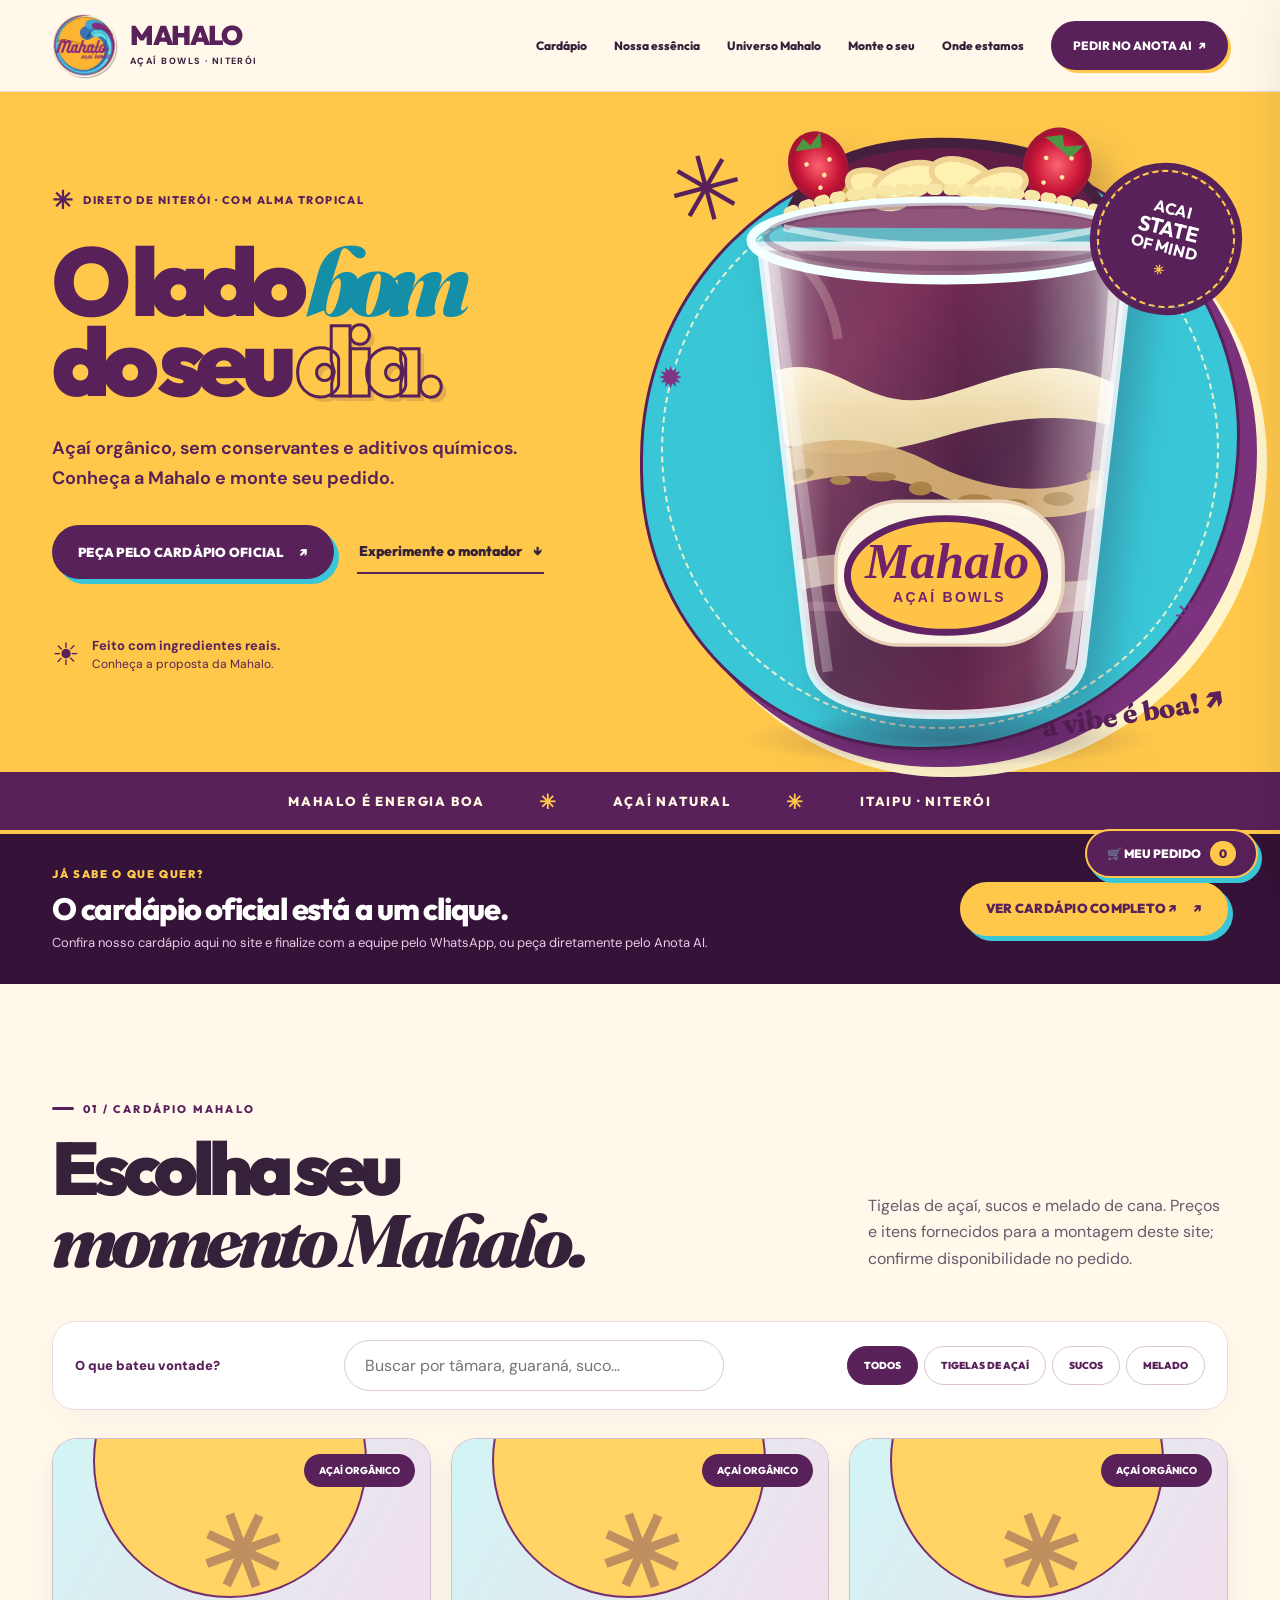
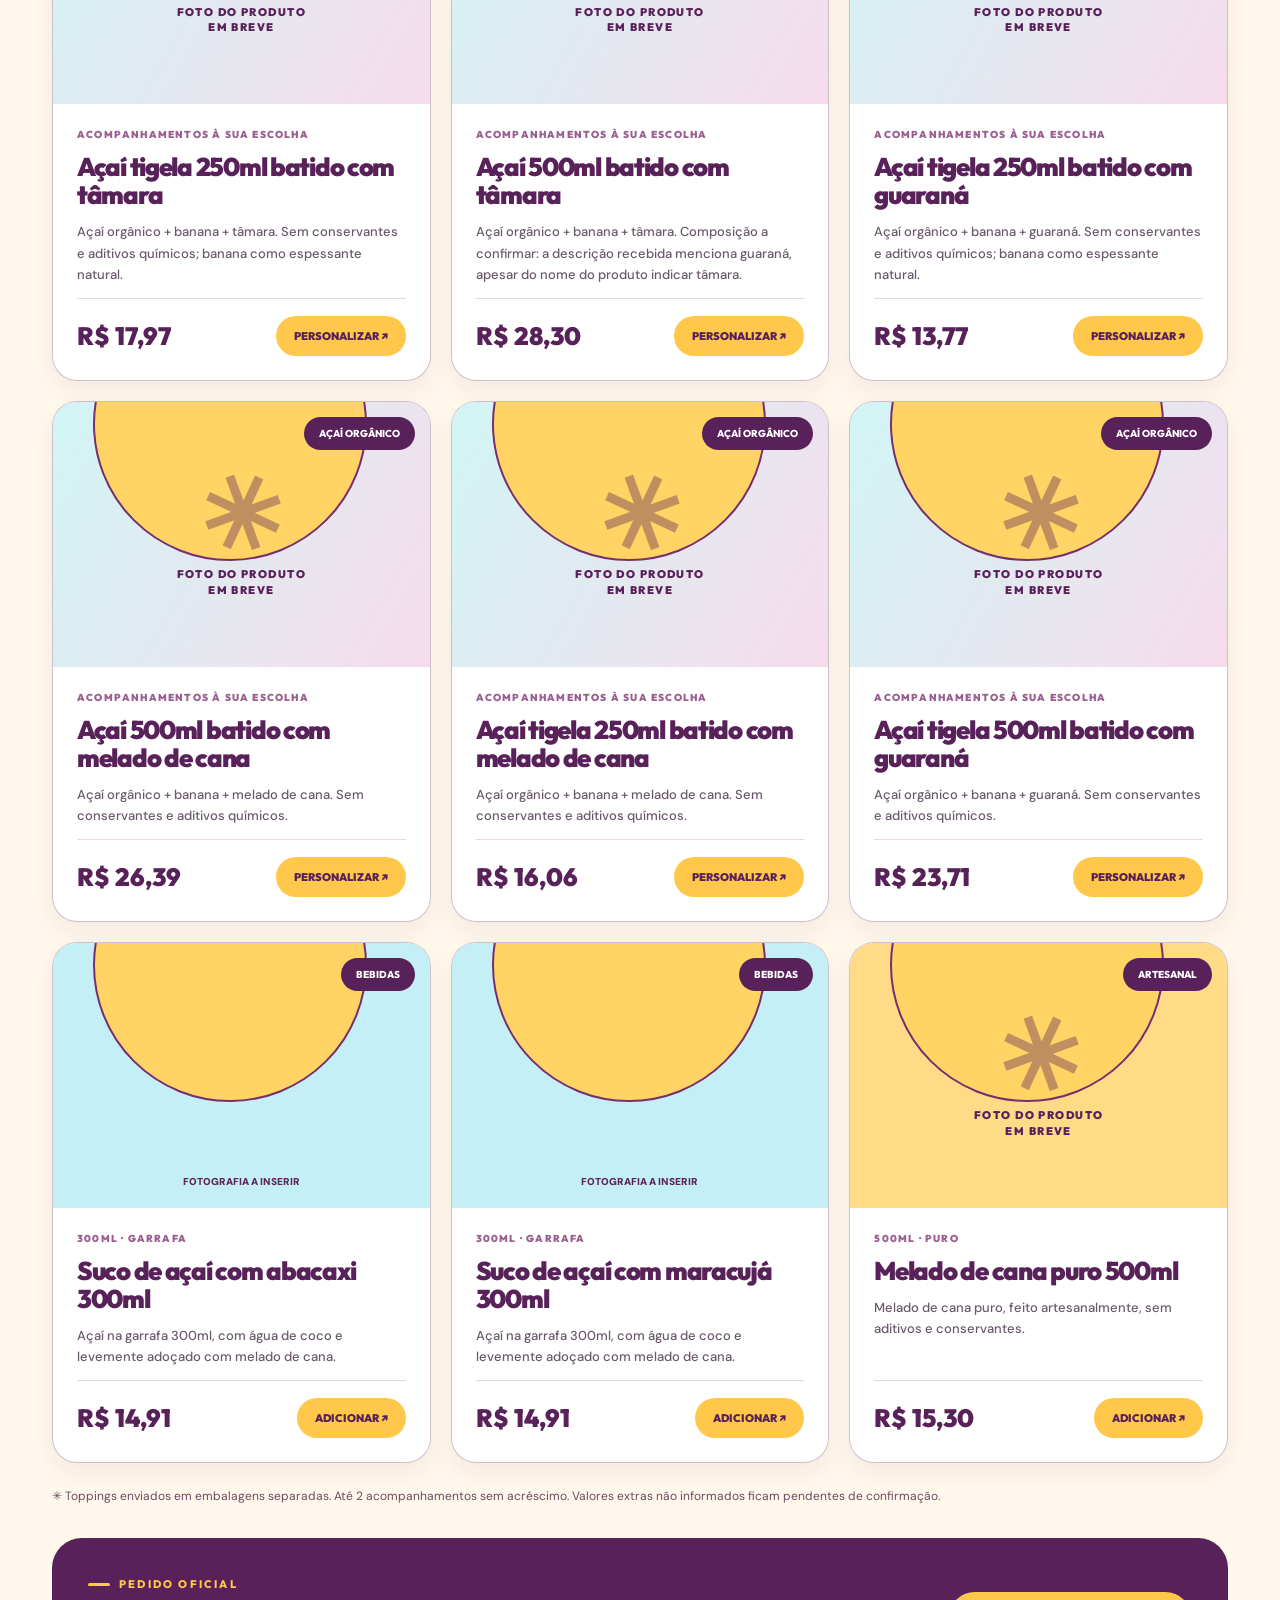
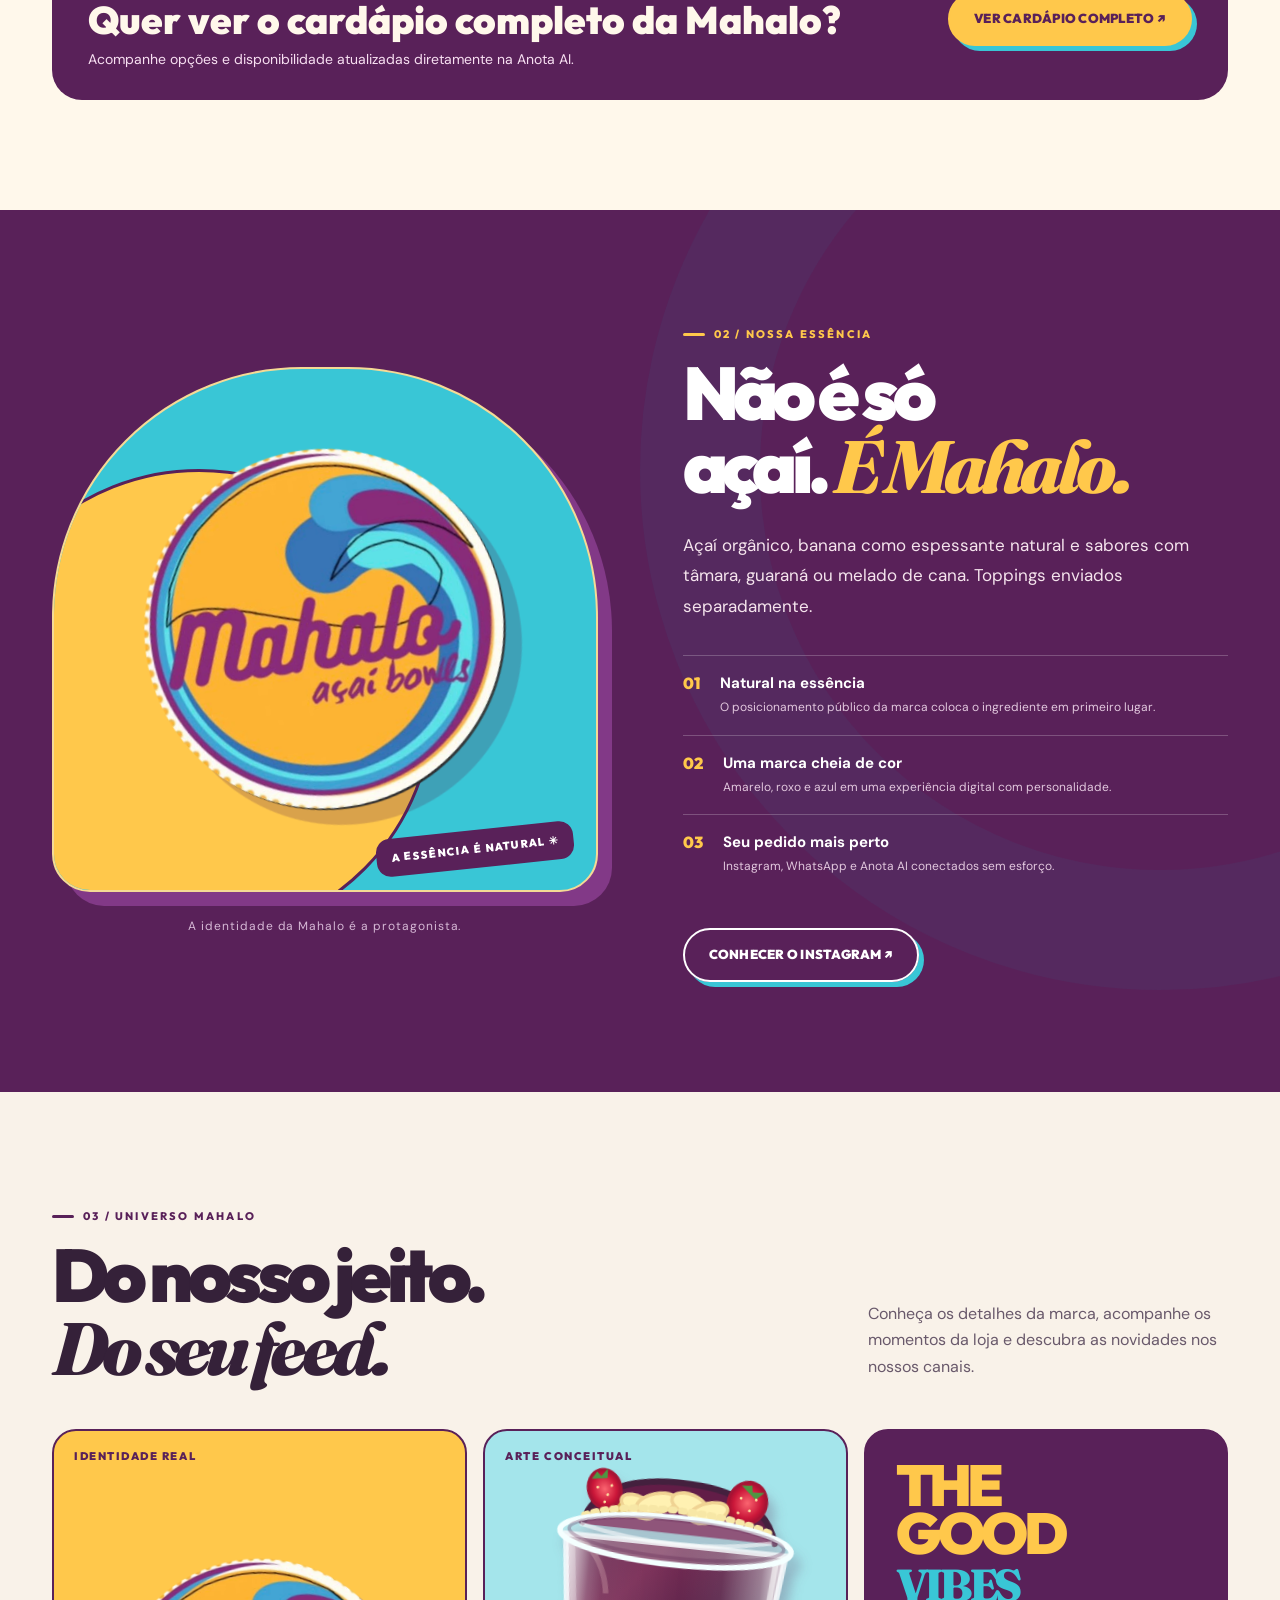
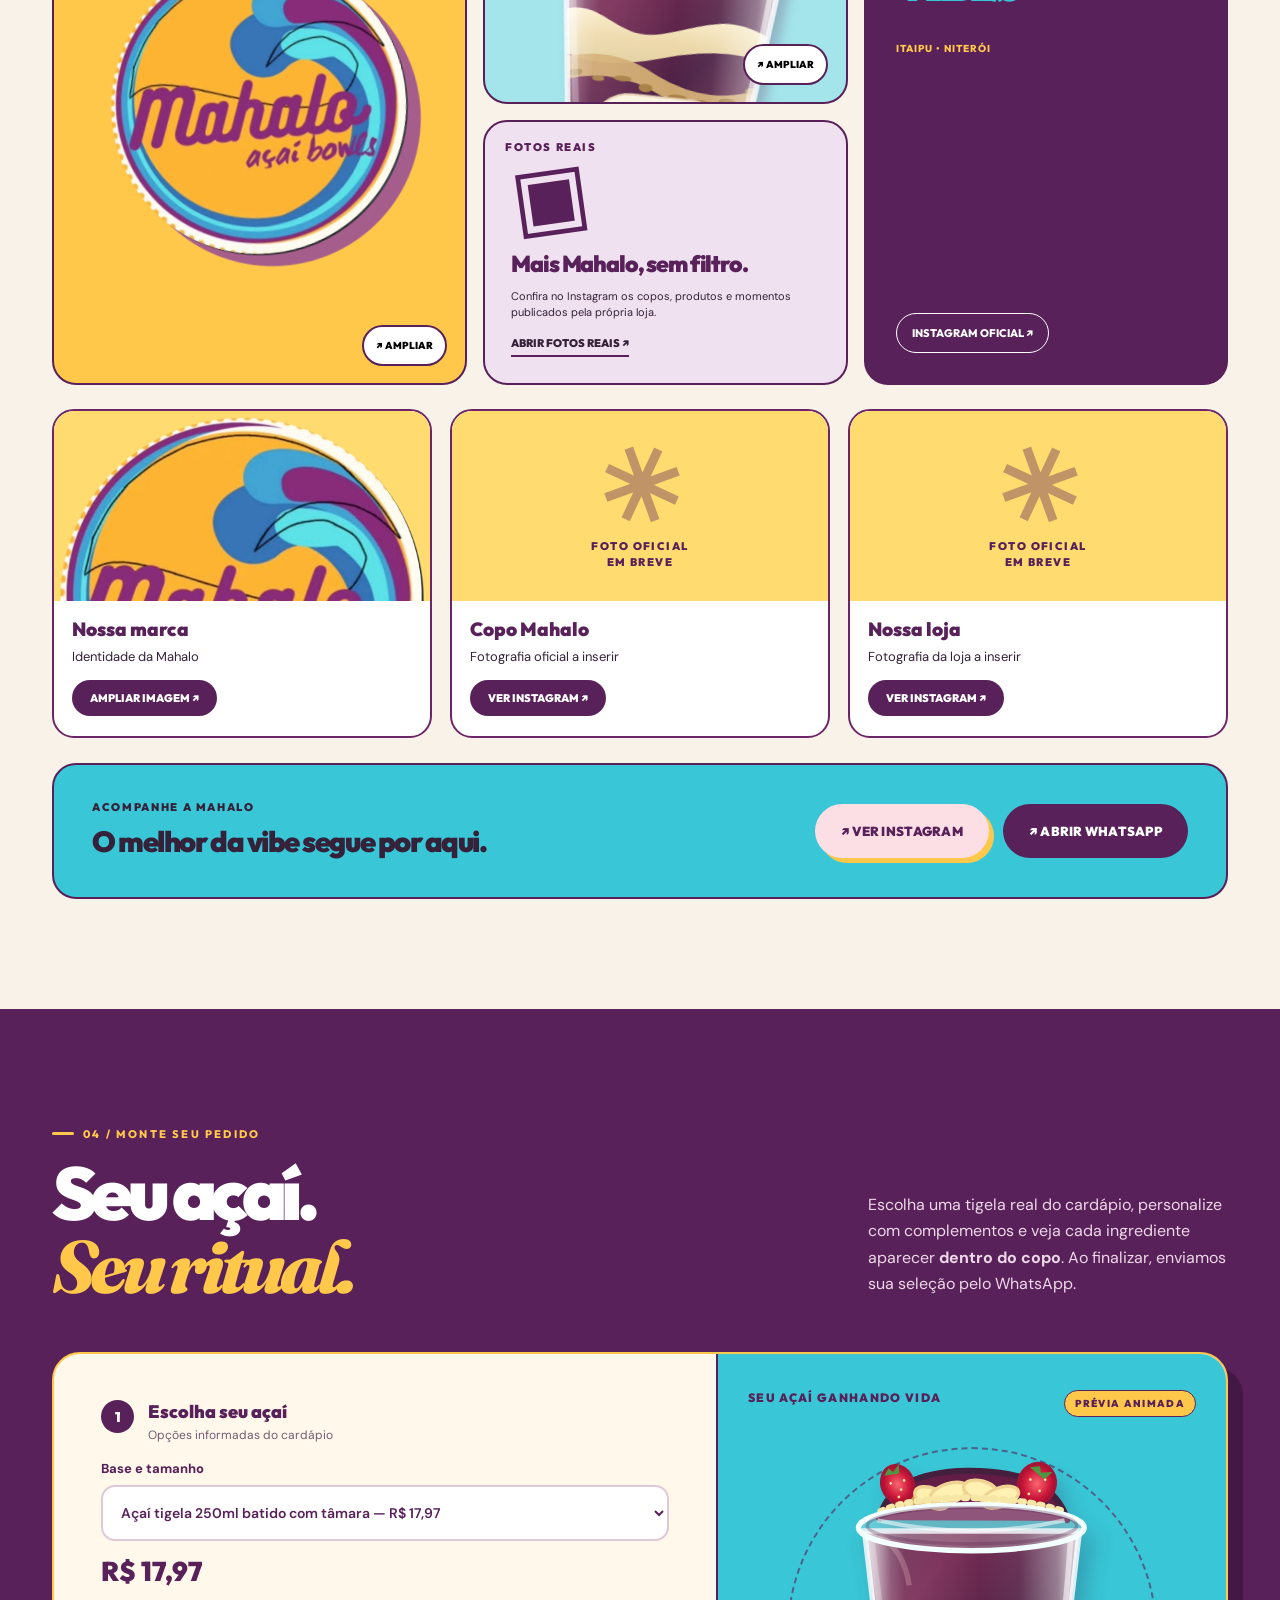
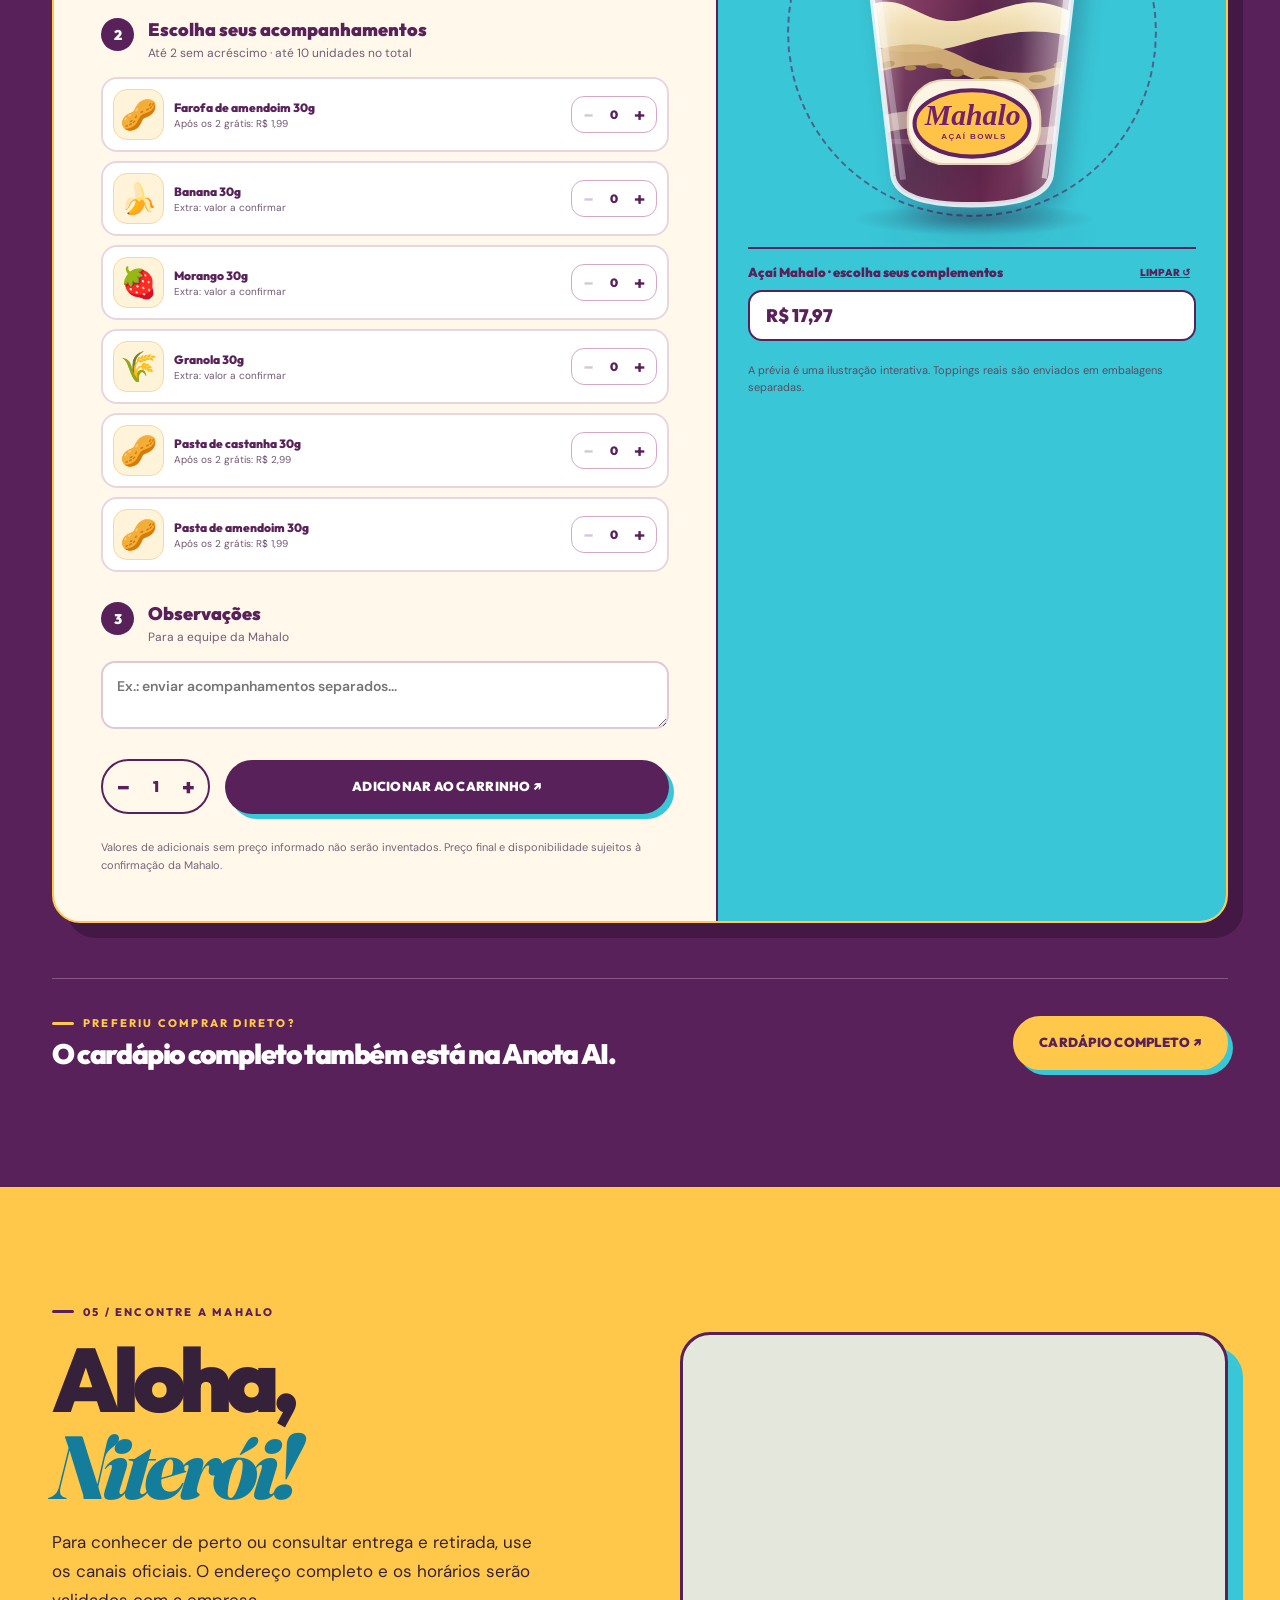
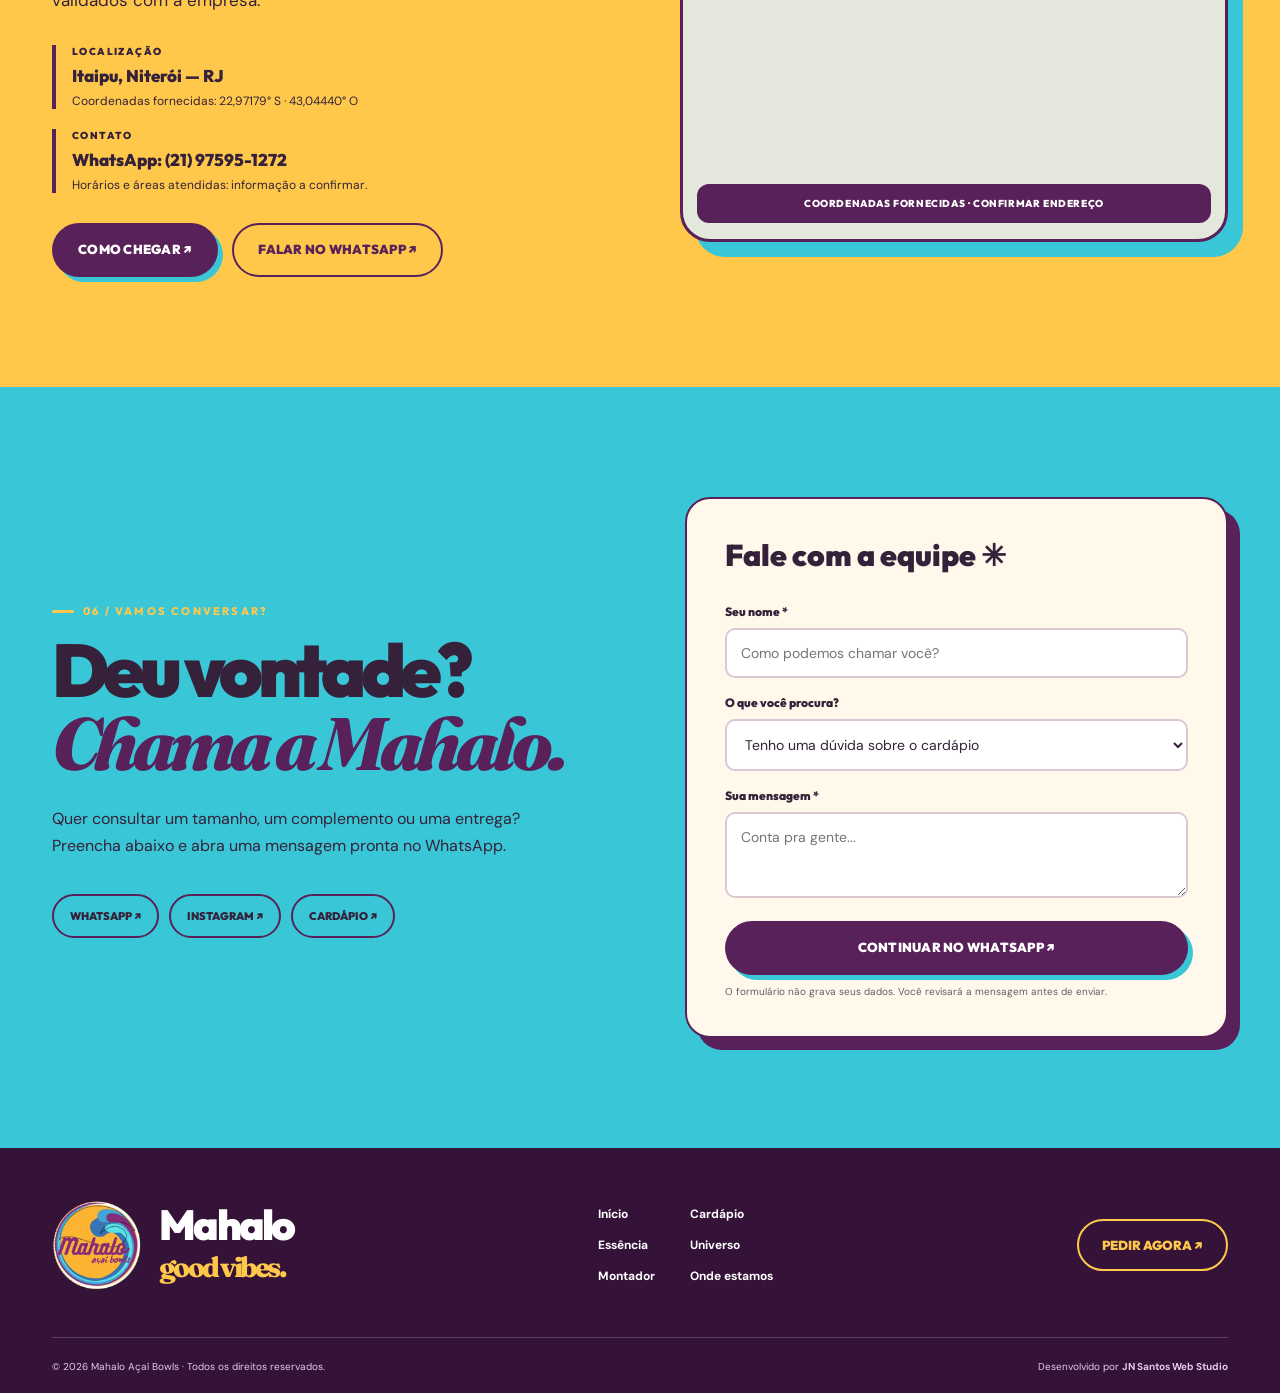
==== commit b19f891f: "Add files via upload" ====
--- a/index.html
+++ b/index.html
@@ -5,17 +5,17 @@
   <meta name="viewport" content="width=device-width, initial-scale=1, viewport-fit=cover">
   <meta name="theme-color" content="#ffc84b">
   <meta name="robots" content="noindex,nofollow,noarchive">
-  <meta name="description" content="Conceito não oficial para Mahalo Açaí Bowls, Niterói. Açaí natural, cardápio Anota AI e contato por WhatsApp.">
-  <title>Mahalo Açaí Bowls — Conceito não oficial | JN Santos Web Studio</title>
+  <meta name="description" content="Mahalo Açaí Bowls em Niterói: açaí orgânico, tigelas 250ml e 500ml, sucos e complementos. Consulte o cardápio e faça seu pedido.">
+  <title>Mahalo Açaí Bowls | Açaí orgânico em Niterói</title>
   <link rel="icon" href="assets/mahalo-logo.png" type="image/png">
   <link rel="preconnect" href="https://fonts.googleapis.com">
   <link rel="preconnect" href="https://fonts.gstatic.com" crossorigin>
   <link href="https://fonts.googleapis.com/css2?family=DM+Sans:wght@400;500;600;700;800&family=Fraunces:opsz,wght,SOFT,WONK@9..144,700,20,1;9..144,800,20,1&family=Outfit:wght@400;500;600;700;800;900&display=swap" rel="stylesheet">
   <link rel="stylesheet" href="styles.css">
+  <link rel="stylesheet" href="modern.css">
 </head>
 <body>
   <a class="skip-link" href="#inicio">Ir para conteúdo</a>
-  <div class="concept-top"><span class="concept-dot"></span> Conceito visual não oficial — JN Santos Web Studio <span class="concept-extra">· Prévia demonstrativa, não aprovada pela empresa</span></div>
   <header class="site-header" id="site-header">
     <div class="header-inner page-container">
       <a href="#inicio" class="logo-lockup" aria-label="Mahalo Açaí Bowls — início"><img src="assets/mahalo-logo.png" alt="Logo fornecida da Mahalo Açaí Bowls"><span><strong>MAHALO</strong><small>AÇAÍ BOWLS · NITERÓI</small></span></a>
@@ -33,7 +33,7 @@
         <div class="hero-copy">
           <span class="kicker kicker-hero"><span class="sparkle">✳</span> DIRETO DE NITERÓI · COM ALMA TROPICAL</span>
           <h1>O lado <em>bom</em><br>do seu <span class="hero-outline">dia.</span></h1>
-          <p>Açaí natural, sem aditivos, feito com ingredientes reais. A energia Mahalo em cada colherada.</p>
+          <p id="heroSubtitle">Açaí orgânico, sem conservantes e aditivos químicos. A energia Mahalo em cada colherada.</p>
           <div class="action-row"><a href="https://pedido.anota.ai/loja/mahalo-aa-bowls" class="button button-plum" target="_blank" rel="noopener noreferrer">PEÇA PELO CARDÁPIO OFICIAL <span>↗</span></a><a href="#montar" class="text-link">Experimente o montador <span>↓</span></a></div>
           <div class="hero-note"><span class="hero-note-sun">☀</span><div><strong>Feito com ingredientes reais.</strong><small>Conheça a proposta da Mahalo.</small></div></div>
         </div>
@@ -49,56 +49,49 @@
     </section>
 
     <section class="quick-shop" aria-label="Atalhos para comprar">
-      <div class="page-container quick-shop-layout"><div class="quick-shop-copy"><span class="mini-label">JÁ SABE O QUE QUER?</span><h2>O cardápio oficial está a um clique.</h2><p>Consulte fotos, tamanhos, complementos, valores e disponibilidade atualizados diretamente na loja da Mahalo.</p></div><a class="button button-yellow" href="https://pedido.anota.ai/loja/mahalo-aa-bowls" target="_blank" rel="noopener noreferrer">ABRIR ANOTA AI <span>↗</span></a></div>
+      <div class="page-container quick-shop-layout"><div class="quick-shop-copy"><span class="mini-label">JÁ SABE O QUE QUER?</span><h2>O cardápio oficial está a um clique.</h2><p>Confira nosso cardápio aqui no site e finalize com a equipe pelo WhatsApp, ou peça diretamente pelo Anota AI.</p></div><a class="button button-yellow" href="https://pedido.anota.ai/loja/mahalo-aa-bowls" target="_blank" rel="noopener noreferrer">VER CARDÁPIO COMPLETO ↗ <span>↗</span></a></div>
     </section>
 
-    <section class="catalog section-space" id="cardapio">
-      <div class="page-container">
-        <div class="section-title-wrap"><div><span class="kicker">01 / O CARDÁPIO</span><h2 class="display-title">Um açaí.<br><em>Mil vontades.</em></h2></div><p>Do copo do seu jeito à escolha pronta: aqui você explora a experiência e encontra o caminho mais rápido para comprar.</p></div>
-        <div class="catalog-alert"><span>✳</span><p><strong>Cardápio visual em construção:</strong> as fotos oficiais e as opções exatas da Anota AI ainda precisam ser fornecidas/autorizadas pela Mahalo. O link de compra abaixo leva ao catálogo verdadeiro, sem inventar preços.</p><a href="https://pedido.anota.ai/loja/mahalo-aa-bowls" target="_blank" rel="noopener noreferrer">VER ORIGINAL ↗</a></div>
-        <div class="catalog-tabs" role="tablist" aria-label="Escolher tipo de pedido"><button type="button" role="tab" class="tab-button active" id="catalogTabCustom" aria-selected="true" aria-controls="catalogPanelCustom">MONTE DO SEU JEITO</button><button type="button" role="tab" class="tab-button" id="catalogTabReady" aria-selected="false" aria-controls="catalogPanelReady">COPOS PRONTOS</button><button type="button" role="tab" class="tab-button" id="catalogTabOfficial" aria-selected="false" aria-controls="catalogPanelOfficial">CARDÁPIO OFICIAL ↗</button></div>
-        <div id="catalogPanelCustom" class="tab-panel" role="tabpanel" aria-labelledby="catalogTabCustom">
-          <div class="catalog-grid">
-            <article class="menu-card menu-feature"><div class="product-image-area product-aqua"><div class="small-seal">EXPERIÊNCIA<br>DEMO</div><img src="assets/copo-conceitual.svg" alt="Representação ilustrativa de um copo de açaí, não fotografia oficial."></div><div class="product-content"><div class="product-meta">01 / PERSONALIZE</div><h3>Copo do seu jeito</h3><p>Explore o montador visual. Tamanhos e adicionais do protótipo são exemplos, não o cardápio oficial.</p><a class="card-action" href="#montar">EXPERIMENTAR O MONTADOR <span>↗</span></a></div></article>
-            <article class="menu-card"><div class="product-image-area product-yellow"><div class="graphic-fruits"><span>🍌</span><span>🍓</span><span>✳</span></div></div><div class="product-content"><div class="product-meta">02 / COMPLEMENTOS</div><h3>Escolhas que combinam</h3><p>Veja a animação de ingredientes entrando no copo. Para os adicionais reais, consulte a Anota AI.</p><a class="card-action" href="#montar">VER INGREDIENTES <span>↗</span></a></div></article>
-            <article class="menu-card"><div class="product-image-area product-lilac"><div class="media-logo"><img src="assets/mahalo-logo.png" alt="Logo Mahalo Açaí Bowls"></div><div class="photo-label">IDENTIDADE OFICIAL</div></div><div class="product-content"><div class="product-meta">03 / COMPRAR</div><h3>Açaí sem complicação</h3><p>Todos os produtos, valores e opções reais ficam disponíveis no cardápio digital da empresa.</p><a class="card-action" href="https://pedido.anota.ai/loja/mahalo-aa-bowls" target="_blank" rel="noopener noreferrer">COMPRAR PELO ANOTA AI <span>↗</span></a></div></article>
-          </div>
-        </div>
-        <div id="catalogPanelReady" class="tab-panel" role="tabpanel" aria-labelledby="catalogTabReady" hidden>
-          <div class="ready-panel"><img src="assets/copo-conceitual.svg" alt="Copo artístico utilizado apenas para ilustrar a experiência"><div><span class="kicker">COPOS PRONTOS</span><h3>Escolha o seu favorito no cardápio real.</h3><p>Os nomes, fotos, composições e preços dos copos prontos não puderam ser validados publicamente. Para evitar apresentar itens que a Mahalo talvez não venda, essa seleção abre diretamente o catálogo oficial.</p><a class="button button-plum" href="https://pedido.anota.ai/loja/mahalo-aa-bowls" target="_blank" rel="noopener noreferrer">VER COPOS PRONTOS NA ANOTA AI ↗</a></div></div>
-        </div>
-        <div id="catalogPanelOfficial" class="tab-panel" role="tabpanel" aria-labelledby="catalogTabOfficial" hidden><div class="official-panel"><span class="official-stars">✳ ✳ ✳</span><h3>Direto para o que importa: seu pedido.</h3><p>O Anota AI reúne as imagens, preços, tamanhos e adicionais realmente disponíveis.</p><a href="https://pedido.anota.ai/loja/mahalo-aa-bowls" class="button button-yellow" target="_blank" rel="noopener noreferrer">ABRIR CARDÁPIO COMPLETO ↗</a></div></div>
-      </div>
-    </section>
-
+    <section class="catalog section-space" id="cardapio"><div class="page-container">
+      <div class="section-title-wrap"><div><span class="kicker">01 / CARDÁPIO MAHALO</span><h2 class="display-title">Escolha seu<br><em>momento Mahalo.</em></h2></div><p>Tigelas de açaí, sucos e melado de cana. Preços e itens fornecidos para a montagem deste site; confirme disponibilidade no pedido.</p></div>
+      <div class="catalog-search"><label for="searchProducts">O que bateu vontade?</label><input id="searchProducts" type="search" placeholder="Buscar por tâmara, guaraná, suco..." autocomplete="off"><div class="menu-filters" id="categoryFilters"><button class="active" type="button" data-filter="all">TODOS</button><button type="button" data-filter="tigelas">TIGELAS DE AÇAÍ</button><button type="button" data-filter="sucos">SUCOS</button><button type="button" data-filter="melado">MELADO</button></div></div>
+      <div class="products-grid" id="productGrid" aria-live="polite"></div>
+      <div class="catalog-footer-note">✳ Toppings enviados em embalagens separadas. Até 2 acompanhamentos sem acréscimo. Valores extras não informados ficam pendentes de confirmação.</div>
+      <div class="official-cardapio-cta"><div><span class="kicker kicker-light">PEDIDO OFICIAL</span><h3>Quer ver o cardápio completo da Mahalo?</h3><p>Acompanhe opções e disponibilidade atualizadas diretamente na Anota AI.</p></div><a class="button button-yellow" href="https://pedido.anota.ai/loja/mahalo-aa-bowls" target="_blank" rel="noopener noreferrer" data-link="anota">VER CARDÁPIO COMPLETO ↗</a></div>
+    </div></section>
     <section class="essence section-space" id="essencia"><div class="page-container essence-grid">
       <div class="essence-image"><div class="essence-logo-field"><div class="sun-circle"></div><img src="assets/mahalo-logo.png" alt="Logo original fornecida da Mahalo Açaí Bowls"><span class="essence-rotated">A ESSÊNCIA É NATURAL ✳</span></div><div class="essence-caption">A identidade da Mahalo é a protagonista.</div></div>
-      <div class="essence-copy"><span class="kicker kicker-light">02 / NOSSA ESSÊNCIA</span><h2 class="display-title">Não é só<br>açaí. <em>É Mahalo.</em></h2><p>A proposta é simples: açaí natural, sem aditivos, feito com ingredientes reais. Uma identidade com as cores e a leveza de quem vive perto do mar.</p><div class="essence-points"><div><span>01</span><div><strong>Natural na essência</strong><small>O posicionamento público da marca coloca o ingrediente em primeiro lugar.</small></div></div><div><span>02</span><div><strong>Uma marca cheia de cor</strong><small>Amarelo, roxo e azul em uma experiência digital com personalidade.</small></div></div><div><span>03</span><div><strong>Seu pedido mais perto</strong><small>Instagram, WhatsApp e Anota AI conectados sem esforço.</small></div></div></div><a class="button button-outline-white" href="https://www.instagram.com/mahaloacaibowls/" target="_blank" rel="noopener noreferrer">CONHECER O INSTAGRAM ↗</a></div>
+      <div class="essence-copy"><span class="kicker kicker-light">02 / NOSSA ESSÊNCIA</span><h2 class="display-title">Não é só<br>açaí. <em>É Mahalo.</em></h2><p id="essenceText">Açaí orgânico, banana como espessante natural e opções batidas com tâmara, guaraná ou melado de cana. Uma identidade com as cores e a leveza de quem vive perto do mar.</p><div class="essence-points"><div><span>01</span><div><strong>Natural na essência</strong><small>O posicionamento público da marca coloca o ingrediente em primeiro lugar.</small></div></div><div><span>02</span><div><strong>Uma marca cheia de cor</strong><small>Amarelo, roxo e azul em uma experiência digital com personalidade.</small></div></div><div><span>03</span><div><strong>Seu pedido mais perto</strong><small>Instagram, WhatsApp e Anota AI conectados sem esforço.</small></div></div></div><a class="button button-outline-white" href="https://www.instagram.com/mahaloacaibowls/" target="_blank" rel="noopener noreferrer">CONHECER O INSTAGRAM ↗</a></div>
     </div></section>
 
     <section class="universe section-space" id="universo"><div class="page-container"><div class="section-title-wrap"><div><span class="kicker">03 / UNIVERSO MAHALO</span><h2 class="display-title">Do nosso jeito.<br><em>Do seu feed.</em></h2></div><p>Uma galeria com personalidade. Toque para ampliar as composições da prévia e visite os canais oficiais para ver as fotos verdadeiras da Mahalo.</p></div>
       <div class="universe-layout"><button type="button" class="gallery-item gallery-logo" data-gallery="logo" aria-label="Ampliar a identidade oficial Mahalo"><span class="gallery-overline">IDENTIDADE REAL</span><img src="assets/mahalo-logo.png" alt="Logo real da Mahalo Açaí Bowls"><span class="gallery-arrow">↗ AMPLIAR</span></button><button type="button" class="gallery-item gallery-product" data-gallery="cup" aria-label="Ampliar arte conceitual do copo"><span class="gallery-overline">ARTE CONCEITUAL</span><img src="assets/copo-conceitual.svg" alt="Ilustração artística, não fotografia da Mahalo"><span class="gallery-arrow">↗ AMPLIAR</span></button><div class="gallery-item gallery-brand"><span>THE<br>GOOD<br><em>VIBES</em></span><small>ITAIPU • NITERÓI</small><a href="https://www.instagram.com/mahaloacaibowls/" target="_blank" rel="noopener noreferrer">INSTAGRAM OFICIAL ↗</a></div><div class="gallery-item gallery-real"><span class="gallery-overline">FOTOS REAIS</span><div class="camera-outline" aria-hidden="true">▣</div><strong>Mais Mahalo, sem filtro.</strong><p>Confira no Instagram os copos, produtos e momentos publicados pela própria loja.</p><a href="https://www.instagram.com/mahaloacaibowls/" target="_blank" rel="noopener noreferrer">ABRIR FOTOS REAIS ↗</a></div></div>
+      <div class="real-gallery" id="realGallery"></div>
       <div class="social-band"><div><span class="mini-label">ACOMPANHE A MAHALO</span><h3>O melhor da vibe segue por aqui.</h3></div><div class="social-buttons"><a href="https://www.instagram.com/mahaloacaibowls/" target="_blank" rel="noopener noreferrer" class="button button-instagram">↗ VER INSTAGRAM</a><a href="https://wa.me/5521975951272" target="_blank" rel="noopener noreferrer" class="button button-plum">↗ ABRIR WHATSAPP</a></div></div>
     </div></section>
 
-    <section class="builder section-space" id="montar"><div class="page-container"><div class="section-title-wrap builder-title"><div><span class="kicker kicker-light">04 / MONTE SEU PEDIDO</span><h2 class="display-title">Você escolhe.<br><em>O copo ganha vida.</em></h2></div><p>Uma experiência interativa: clique nos complementos e veja os ingredientes caírem no seu copo. Esta é uma simulação até a confirmação do cardápio.</p></div>
-      <div class="builder-box"><div class="builder-controls"><div class="step-row"><span class="step-number">1</span><div><strong>Escolha como começar</strong><small>Modo de demonstração</small></div></div><div class="choice-tabs" role="group" aria-label="Tipo de pedido"><button id="modeCustom" class="mode-button active" type="button" aria-pressed="true">MONTE SEU COPO</button><button id="modeReady" class="mode-button" type="button" aria-pressed="false">COPOS PRONTOS</button></div>
-      <div id="customMode"><div class="step-row step-small"><span class="step-number">2</span><div><strong>Tamanho do copo</strong><small>Exemplos ilustrativos — informação a confirmar</small></div></div><div class="size-options" role="group" aria-label="Tamanho ilustrativo"><button type="button" data-size="Pequeno" class="size-btn">Pequeno</button><button type="button" data-size="Médio" class="size-btn active">Médio</button><button type="button" data-size="Grande" class="size-btn">Grande</button></div>
-      <div class="step-row step-small"><span class="step-number">3</span><div><strong>Dê seu toque</strong><small>Ingredientes de exemplo; ainda não conferidos no Anota AI</small></div></div><div class="toppings-grid" id="toppings"></div><div class="builder-actions"><div class="qty-box"><button id="qtyDown" type="button" aria-label="Diminuir quantidade">−</button><span id="qtyCount" aria-live="polite">1</span><button id="qtyUp" type="button" aria-label="Aumentar quantidade">+</button></div><button id="addToCart" class="button button-plum" type="button">ADICIONAR AO CARRINHO <span>↗</span></button></div><p class="builder-warning">A seleção do protótipo não possui preços nem confirmação de estoque. O pedido é uma consulta enviada ao WhatsApp.</p></div>
-      <div id="readyMode" class="ready-mode" hidden><div class="ready-emoji">✳</div><h3>Prefere um copo pronto?</h3><p>Encontre as receitas e opções já montadas no cardápio oficial. Não exibimos nomes de copos não confirmados.</p><a class="button button-plum" target="_blank" rel="noopener noreferrer" href="https://pedido.anota.ai/loja/mahalo-aa-bowls">ESCOLHER COPO PRONTO ↗</a></div>
-      </div><div class="builder-preview"><div class="builder-preview-head"><span>PRÉVIA INTERATIVA</span><span class="demo-tag">SIMULAÇÃO</span></div><div class="cup-stage"><div class="stage-orbit"></div><img src="assets/copo-conceitual.svg" alt="Representação conceitual do copo da Mahalo; ingredientes clicados aparecem visualmente acima dele" class="builder-cup" id="builderCup"><div id="ingredientLayer" class="ingredient-layer" aria-live="polite" aria-label="Ingredientes ilustrativos adicionados"></div><div id="ingredientBurst" class="ingredient-burst" aria-hidden="true"></div></div><div class="preview-footer"><span id="previewSummary">Copo médio • sem adicionais</span><button id="clearToppings" type="button">LIMPAR ESCOLHAS ↺</button></div><p>Arte ilustrativa. O copo e a composição oficiais serão substituídos por fotografias autorizadas.</p></div></div>
-      <div class="builder-bottom"><div><span class="kicker">QUER IR DIRETO À COMPRA?</span><h3>O cardápio real da Mahalo está aqui.</h3></div><a href="https://pedido.anota.ai/loja/mahalo-aa-bowls" target="_blank" rel="noopener noreferrer" class="button button-yellow">PEDIR PELO ANOTA AI ↗</a></div>
+    <section class="builder section-space" id="montar"><div class="page-container"><div class="section-title-wrap builder-title"><div><span class="kicker kicker-light">04 / MONTE SEU PEDIDO</span><h2 class="display-title">Seu açaí.<br><em>Seu ritual.</em></h2></div><p>Escolha uma tigela real do cardápio, personalize com complementos e veja cada ingrediente aparecer <strong>dentro do copo</strong>. Ao finalizar, enviamos sua seleção pelo WhatsApp.</p></div>
+      <div class="builder-box"><div class="builder-controls">
+        <div class="step-row"><span class="step-number">1</span><div><strong>Escolha seu açaí</strong><small>Opções informadas do cardápio</small></div></div>
+        <label class="builder-label" for="builderProduct">Base e tamanho</label><select class="builder-select" id="builderProduct"></select><p class="product-builder-price" id="builderPrice">—</p>
+        <div class="step-row step-small"><span class="step-number">2</span><div><strong>Escolha seus acompanhamentos</strong><small id="toppingRule">Até 2 sem acréscimo · até 10 unidades no total</small></div></div><div id="toppings" class="toppings-grid"></div>
+        <div class="step-row step-small"><span class="step-number">3</span><div><strong>Observações</strong><small>Para a equipe da Mahalo</small></div></div><textarea id="builderNote" class="builder-note" maxlength="280" rows="2" placeholder="Ex.: enviar acompanhamentos separados..."></textarea>
+        <div class="builder-actions"><div class="qty-box"><button id="qtyDown" type="button" aria-label="Diminuir quantidade">−</button><span id="qtyCount" aria-live="polite">1</span><button id="qtyUp" type="button" aria-label="Aumentar quantidade">+</button></div><button id="addToCart" class="button button-plum" type="button">ADICIONAR AO CARRINHO ↗</button></div>
+        <p class="builder-warning">Valores de adicionais sem preço informado não serão inventados. Preço final e disponibilidade sujeitos à confirmação da Mahalo.</p>
+      </div><div class="builder-preview"><div class="builder-preview-head"><span>SEU AÇAÍ GANHANDO VIDA</span><span class="demo-tag">PRÉVIA ANIMADA</span></div><div class="cup-stage"><div class="stage-orbit"></div><img src="assets/copo-conceitual.svg" alt="Ilustração de copo de açaí Mahalo, aguardando fotografia do produto" class="builder-cup" id="builderCup"><div class="ingredient-layer" id="ingredientLayer" aria-label="Ingredientes adicionados ao copo"></div><div class="ingredient-burst" id="ingredientBurst" aria-hidden="true"></div></div><div class="preview-footer"><span id="previewSummary">Escolha sua tigela</span><button id="clearToppings" type="button">LIMPAR ↺</button></div><div class="price-preview" id="previewPrice" aria-live="polite">—</div><p>A prévia é uma ilustração interativa. Toppings reais são enviados em embalagens separadas.</p></div></div>
+      <div class="builder-bottom"><div><span class="kicker">PREFERIU COMPRAR DIRETO?</span><h3>O cardápio completo também está na Anota AI.</h3></div><a href="https://pedido.anota.ai/loja/mahalo-aa-bowls" target="_blank" rel="noopener noreferrer" class="button button-yellow" data-link="anota">CARDÁPIO COMPLETO ↗</a></div>
     </div></section>
-
     <section class="visit section-space" id="visitar"><div class="page-container visit-grid"><div><span class="kicker">05 / ENCONTRE A MAHALO</span><h2 class="display-title">Aloha,<br><em>Niterói!</em></h2><p>Para conhecer de perto ou consultar entrega e retirada, use os canais oficiais. O endereço completo e os horários serão validados com a empresa.</p><div class="visit-details"><div><span>LOCALIZAÇÃO</span><strong>Região de Itaipu, Niterói — RJ</strong><small>Coordenadas fornecidas: 22,97179° S · 43,04440° O</small></div><div><span>CONTATO</span><strong>WhatsApp: (21) 97595-1272</strong><small>Horários e áreas atendidas: informação a confirmar.</small></div></div><div class="visit-actions"><a class="button button-plum" href="https://www.google.com/maps/search/?api=1&query=-22.97179%2C-43.04440" target="_blank" rel="noopener noreferrer">COMO CHEGAR ↗</a><a class="button button-quiet" href="https://wa.me/5521975951272" target="_blank" rel="noopener noreferrer">FALAR NO WHATSAPP ↗</a></div></div><div class="map-frame"><iframe title="Localização aproximada fornecida para a Mahalo em Niterói" loading="lazy" referrerpolicy="no-referrer-when-downgrade" src="https://maps.google.com/maps?q=-22.97179,-43.04440&z=15&output=embed"></iframe><div class="map-label">COORDENADAS FORNECIDAS · CONFIRMAR ENDEREÇO</div></div></div></section>
 
     <section class="contact section-space" id="contato"><div class="page-container contact-grid"><div><span class="kicker kicker-light">06 / VAMOS CONVERSAR?</span><h2 class="display-title">Deu vontade?<br><em>Chama a Mahalo.</em></h2><p>Quer consultar um tamanho, um complemento ou uma entrega? Preencha abaixo e abra uma mensagem pronta no WhatsApp.</p><div class="contact-shortcuts"><a href="https://wa.me/5521975951272" target="_blank" rel="noopener noreferrer">WHATSAPP ↗</a><a href="https://www.instagram.com/mahaloacaibowls/" target="_blank" rel="noopener noreferrer">INSTAGRAM ↗</a><a href="https://pedido.anota.ai/loja/mahalo-aa-bowls" target="_blank" rel="noopener noreferrer">CARDÁPIO ↗</a></div></div><form class="contact-form" id="contactForm"><h3>Fale com a equipe ✳</h3><label for="contactName">Seu nome *</label><input id="contactName" autocomplete="name" maxlength="75" required placeholder="Como podemos chamar você?"><label for="contactTopic">O que você procura?</label><select id="contactTopic"><option>Tenho uma dúvida sobre o cardápio</option><option>Quero consultar entrega ou retirada</option><option>Quero falar sobre tamanhos e complementos</option><option>Outra pergunta</option></select><label for="contactMessage">Sua mensagem *</label><textarea id="contactMessage" rows="3" maxlength="550" required placeholder="Conta pra gente..."></textarea><button class="button button-plum" type="submit">CONTINUAR NO WHATSAPP ↗</button><small>O formulário não grava seus dados. Você revisará a mensagem antes de enviar.</small></form></div></section>
   </main>
-  <footer class="footer"><div class="page-container"><div class="footer-main"><div><img src="assets/mahalo-logo.png" alt="Logo Mahalo Açaí Bowls"><strong>Mahalo<br><em>good vibes.</em></strong></div><nav aria-label="Links do rodapé"><a href="#inicio">Início</a><a href="#cardapio">Cardápio</a><a href="#essencia">Essência</a><a href="#universo">Universo</a><a href="#montar">Montador</a><a href="#visitar">Onde estamos</a></nav><a href="https://pedido.anota.ai/loja/mahalo-aa-bowls" target="_blank" rel="noopener noreferrer" class="footer-order">PEDIR AGORA ↗</a></div><div class="footer-end"><span>© <span id="year"></span> Mahalo Açaí Bowls · Conceito de apresentação, não oficial.</span><span>Conceito visual não oficial — JN Santos Web Studio</span></div></div></footer>
-  <button class="floating-cart" id="cartToggle" type="button" aria-label="Abrir carrinho de demonstração"><span aria-hidden="true">🛒</span> MEU PEDIDO <span class="cart-counter" id="cartCounter">0</span></button>
-  <div class="overlay" id="cartOverlay" hidden></div><aside class="cart-drawer" id="cartDrawer" role="dialog" aria-modal="true" aria-label="Seu carrinho ilustrativo" aria-hidden="true"><div class="drawer-heading"><div><span class="kicker">MAHALO NO SEU RITMO</span><h2>Meu pedido ✳</h2></div><button class="icon-close" id="cartClose" aria-label="Fechar carrinho" type="button">×</button></div><div class="cart-items" id="cartItems"></div><div class="cart-checkout"><p><strong>Valor a confirmar.</strong> Os tamanhos e os ingredientes selecionados são exemplos; peça confirmação da disponibilidade e dos preços.</p><button type="button" class="button button-plum" id="checkout">CONSULTAR NO WHATSAPP ↗</button><a href="https://pedido.anota.ai/loja/mahalo-aa-bowls" target="_blank" rel="noopener noreferrer">OU COMPRAR PELO ANOTA AI ↗</a></div></aside>
+  <footer class="footer"><div class="page-container"><div class="footer-main"><div><img src="assets/mahalo-logo.png" alt="Logo Mahalo Açaí Bowls"><strong>Mahalo<br><em>good vibes.</em></strong></div><nav aria-label="Links do rodapé"><a href="#inicio">Início</a><a href="#cardapio">Cardápio</a><a href="#essencia">Essência</a><a href="#universo">Universo</a><a href="#montar">Montador</a><a href="#visitar">Onde estamos</a></nav><a href="https://pedido.anota.ai/loja/mahalo-aa-bowls" target="_blank" rel="noopener noreferrer" class="footer-order">PEDIR AGORA ↗</a></div><div class="footer-end"><span>© <span id="year"></span> Mahalo Açaí Bowls · Todos os direitos reservados.</span><span>Desenvolvido por <strong class="studio-credit" id="studioCredit">JN Santos Web Studio</strong></span></div></div></footer>
+  <button class="floating-cart" id="cartToggle" type="button" aria-label="Abrir carrinho"><span aria-hidden="true">🛒</span> MEU PEDIDO <span class="cart-counter" id="cartCounter">0</span></button>
+  <div class="overlay" id="productOverlay" hidden></div><section class="product-dialog" role="dialog" aria-modal="true" aria-hidden="true" aria-labelledby="productDialogTitle" id="productDialog"><div class="dialog-head"><div><span class="kicker">PERSONALIZE SEU PEDIDO</span><h2 id="productDialogTitle">Seu Mahalo</h2></div><button class="icon-close" id="productDialogClose" aria-label="Fechar produto" type="button">×</button></div><div id="productDialogBody"></div></section>
+  <div class="overlay" id="cartOverlay" hidden></div><aside class="cart-drawer" id="cartDrawer" role="dialog" aria-modal="true" aria-label="Seu carrinho" aria-hidden="true"><div class="drawer-heading"><div><span class="kicker">MAHALO NO SEU RITMO</span><h2>Meu pedido ✳</h2></div><button class="icon-close" id="cartClose" aria-label="Fechar carrinho" type="button">×</button></div><div class="cart-items" id="cartItems"></div><div class="cart-totals" id="cartTotals">Seu carrinho está vazio</div><div class="cart-checkout"><p>Os preços são os fornecidos para este projeto. Extras sem preço divulgado e disponibilidade são confirmados pela equipe.</p><button type="button" class="button button-plum" id="checkout">ENVIAR PEDIDO NO WHATSAPP ↗</button><a href="https://pedido.anota.ai/loja/mahalo-aa-bowls" target="_blank" rel="noopener noreferrer">OU COMPRAR PELO ANOTA AI ↗</a></div></aside>
   <div class="lightbox" id="lightbox" role="dialog" aria-modal="true" aria-label="Ampliar imagem" aria-hidden="true"><button type="button" class="icon-close lightbox-close" id="lightboxClose" aria-label="Fechar imagem ampliada">×</button><figure><img id="lightboxImage" src="assets/mahalo-logo.png" alt=""><figcaption id="lightboxCaption"></figcaption></figure></div>
   <div class="toast" id="toast" role="status" aria-live="polite"></div>
+  <script src="site-data.js" defer></script>
   <script src="app.js" defer></script>
 </body>
 </html>
--- a/modern.css
+++ b/modern.css
@@ -0,0 +1,66 @@
+/* UI v3 — cardápio, montador contido no copo, modais e galeria editável */
+.catalog-search{display:flex;align-items:center;gap:16px;justify-content:space-between;flex-wrap:wrap;padding:18px 22px;background:#fff;border:1px solid #e9dce2;border-radius:23px;margin-bottom:28px;box-shadow:0 9px 30px #39173308}.catalog-search label{font-weight:900;font-size:13px;color:var(--plum)}.catalog-search input{flex:1;min-width:215px;max-width:380px;padding:14px 20px;border-radius:35px;border:1px solid #ddcad5;outline-offset:3px}.menu-filters{display:flex;gap:6px;flex-wrap:wrap}.menu-filters button{border:1px solid #dcc4d5;background:white;color:var(--plum);border-radius:28px;font:900 10px var(--display);padding:12px 16px}.menu-filters button.active{color:white;background:var(--plum);border-color:var(--plum)}
+.products-grid{display:grid;grid-template-columns:repeat(3,minmax(0,1fr));gap:20px}.product-tile{min-width:0;background:#fff;border:1.6px solid rgba(78,27,77,.28);border-radius:25px;overflow:hidden;box-shadow:0 10px 24px #3d1c3b10;display:flex;flex-direction:column;transition:transform .2s,box-shadow .2s}.product-tile:hover{transform:translateY(-5px);box-shadow:0 22px 44px #3d1c3b1b}.product-tile-image{height:265px;background:linear-gradient(120deg,#d1f5f5,#f6dceb);position:relative;overflow:hidden;display:grid;place-items:center}.product-tile-image:before{content:'';position:absolute;width:270px;height:270px;background:#ffd465;border:2px solid #762e6f;border-radius:50%;top:-115px;left:40px}.product-tile-image img{height:95%;width:92%;object-fit:contain;position:relative;z-index:2;filter:drop-shadow(5px 11px 12px #4b1c4336)}.product-tile-image.product-blue{background:#c4eff7}.product-tile-image.product-gold{background:#ffda87}.product-tile-image.image-missing:after{content:'FOTOGRAFIA A INSERIR';position:absolute;bottom:20px;color:#5d2659;font-size:10px;font-weight:900}.photo-placeholder{position:relative;z-index:1;display:flex;flex-direction:column;align-items:center;justify-content:center;text-align:center;gap:8px;color:var(--plum);width:100%;height:100%}.photo-placeholder>span{font:900 100px/.9 var(--display);opacity:.38;transform:rotate(-20deg)}.photo-placeholder>small{font:900 11px/1.45 var(--display);letter-spacing:.13em}.product-sticker{position:absolute;z-index:3;top:15px;right:15px;background:var(--plum);color:white;padding:10px 15px;border-radius:20px;font:800 10px var(--display)}.product-tile-content{padding:24px;display:flex;flex-direction:column;flex:1;gap:12px}.product-tile-content>small{font:900 10px var(--display);letter-spacing:.12em;color:#9b5f91}.product-tile h3{margin:0;font:900 clamp(21px,2vw,29px)/1.1 var(--display);letter-spacing:-.05em;color:var(--plum)}.product-tile p{font:500 13px/1.65 var(--body);color:var(--muted);margin:0;flex:1}.product-price-row{border-top:1px solid #e7d7df;padding-top:17px;display:flex;align-items:center;gap:8px;justify-content:space-between;flex-wrap:wrap}.product-price-row strong{font:900 25px var(--display);color:var(--plum)}.tile-action{border:none;border-radius:22px;background:var(--yellow);padding:13px 18px;font:900 11px var(--display);color:var(--plum)}.tile-action:hover{background:var(--aqua)}.no-results{grid-column:1/-1;padding:38px;text-align:center}.catalog-footer-note{margin:25px 0;color:#6d4963;font-size:12px}.official-cardapio-cta{background:var(--plum);border-radius:30px;color:#fff8eb;margin-top:34px;padding:32px 36px;display:flex;align-items:center;justify-content:space-between;gap:30px}.official-cardapio-cta h3{font:900 clamp(25px,3vw,44px)/1.1 var(--display);margin:8px 0}.official-cardapio-cta p{margin:0;font-size:14px;color:#f8e0f2}.official-cardapio-cta .button{flex-shrink:0}
+.builder-label{display:block;font-weight:800;color:var(--plum);font-size:13px;margin:16px 0 8px}.builder-select,.builder-note{display:block;width:100%;font:600 14px var(--body);padding:14px;border:2px solid #e0c9d7;border-radius:14px;background:#fff;color:var(--plum)}.builder-select{min-height:56px}.product-builder-price{font:900 27px var(--display);color:var(--plum);margin:13px 0 8px}.toppings-grid{display:grid!important;grid-template-columns:1fr!important;gap:9px!important}.topping-new{min-width:0;display:flex;align-items:center;gap:10px;background:#fff;border:2px solid #e8d6df;padding:10px;border-radius:16px}.topping-new.is-selected{border-color:var(--plum);background:#fff3d5}.topping-thumb{flex-shrink:0;width:51px;height:51px;border-radius:13px;overflow:hidden;background:#fbe5b5;display:grid;place-items:center}.topping-thumb img{height:100%;width:100%;object-fit:cover}.topping-thumb .photo-placeholder{gap:0}.topping-thumb .photo-placeholder>small{display:none}.topping-thumb>span{font-size:29px}.topping-name{min-width:0;flex:1}.topping-name strong{font:850 12px var(--display);color:var(--plum);display:block}.topping-name small{font-size:10px;color:#725872;display:block;margin-top:2px}.stepper{display:flex;align-items:center;border:1px solid #d5a9c4;background:white;border-radius:13px;overflow:hidden;flex-shrink:0}.stepper button{border:0;background:transparent;color:var(--plum);font-size:19px;min-width:33px;height:35px;font-weight:900}.stepper button:disabled{opacity:.25;cursor:not-allowed}.stepper button:hover:not(:disabled){background:#ffe6a6}.stepper span{min-width:18px;text-align:center;font:900 12px var(--display)}.builder-preview .price-preview{background:white;border:2px solid var(--plum);padding:12px 16px;margin:10px 0;color:var(--plum);font:900 18px var(--display);border-radius:14px}
+/* Ingredient window is clipped to the INNER UPPER BODY of the svg cup.
+ Cup SVG has viewBox 500x620 and graphic from x91..409; graphic fit is centered at 390x420.
+ Interior window centered at x=50%, top≈40% and remains entirely inside bowl walls. */
+.cup-stage{isolation:isolate;overflow:hidden}.cup-stage .builder-cup{width:min(390px,95%);height:420px;max-width:100%;object-fit:contain;z-index:1;animation:none}.cup-stage .ingredient-layer{position:absolute;z-index:3;top:40%;left:50%;width:min(200px,51%);height:92px;transform:translateX(-50%);display:flex;justify-content:center;align-content:end;align-items:center;flex-wrap:wrap;gap:2px;padding:5px 8px;overflow:hidden;clip-path:polygon(6% 0%,94% 0%,90% 100%,10% 100%);border-radius:25px 25px 9px 9px;pointer-events:none}.cup-stage .cup-piece{display:inline-block;flex-shrink:0;font-size:clamp(18px,2.5vw,24px);line-height:1;animation:cupAppear .55s both;animation-delay:var(--delay);filter:drop-shadow(0 2px 2px #2f0e35a6)}.cup-stage .cup-fall{position:absolute;top:0;font-size:25px;animation:cupFall .8s forwards;z-index:5}.cup-stage .ingredient-burst{display:none}@keyframes cupAppear{from{opacity:0;transform:translateY(-60px) scale(.45) rotate(-20deg)}to{opacity:1;transform:translateY(0) scale(1)}}@keyframes cupFall{0%{opacity:0;transform:translateY(-45px)}45%{opacity:1}100%{opacity:0;transform:translateY(86px) scale(.6)}}
+.real-gallery{display:grid;grid-template-columns:repeat(3,minmax(0,1fr));gap:18px;margin:24px 0}.real-gallery-card{background:#fff;border:2px solid #6d2569;border-radius:22px;overflow:hidden;padding-bottom:20px}.real-gallery-photo{height:190px;background:#ffdb70;display:grid;place-items:center;overflow:hidden}.real-gallery-photo img{height:100%;width:100%;object-fit:contain}.real-gallery-card>strong{display:block;padding:16px 18px 0;font:900 19px var(--display);color:var(--plum)}.real-gallery-card>p{font-size:13px;line-height:1.5;margin:6px 18px 14px}.real-gallery-card>button{border:0;background:var(--plum);color:#fff;border-radius:20px;padding:11px 18px;margin-left:18px;font:900 11px var(--display)}
+.product-dialog{position:fixed;z-index:112;top:50%;left:50%;transform:translate(-50%,-46%) scale(.96);width:min(700px,calc(100vw - 26px));max-height:min(91vh,900px);overflow:auto;background:#fffaf0;border:3px solid var(--plum);box-shadow:0 15px 80px #210c27a3;border-radius:27px;padding:23px;opacity:0;pointer-events:none;transition:opacity .2s,transform .2s}.product-dialog.open{opacity:1;pointer-events:auto;transform:translate(-50%,-50%)}.dialog-head{display:flex;align-items:start;justify-content:space-between;gap:15px;border-bottom:1px solid #e3c4d1;padding-bottom:16px}.dialog-head h2{font:900 clamp(23px,3vw,34px)/1.1 var(--display);color:var(--plum);margin:12px 0}.product-dialog h3{color:var(--plum);font:900 23px var(--display);margin:15px 0 5px}.dialog-hint{font-size:13px;color:#6d546a;line-height:1.55}.dialog-product-hero{display:grid;grid-template-columns:135px 1fr;gap:20px;align-items:center;padding:16px 0}.dialog-product-photo{height:126px;background:#e8f8fb;border-radius:15px;overflow:hidden;display:grid;place-items:center}.dialog-product-photo img{max-width:100%;height:100%;object-fit:contain}.dialog-product-hero strong{font:900 28px var(--display);color:var(--plum)}.dialog-product-hero p{font-size:12px;line-height:1.6;color:#6f5b6a}.modal-toplist{display:grid;grid-template-columns:1fr 1fr;gap:9px;margin-bottom:15px}.modal-toplist .topping-thumb{height:42px;width:42px}.modal-bottom{display:flex;gap:14px;align-items:center;justify-content:space-between;margin:20px 0}.modal-subtotal{font:900 16px var(--display);color:var(--plum);text-align:right}.modal-add{width:100%}.overlay:not([hidden]){z-index:101}.product-dialog+.overlay{z-index:89}.cart-totals{font:900 16px/1.5 var(--display);background:#fff5d7;padding:12px 18px;border-top:2px solid #d9b6c5;color:var(--plum)}
+@media(max-width:1100px){.products-grid{grid-template-columns:repeat(2,1fr)}.catalog-search{align-items:start}.menu-filters{width:100%}.official-cardapio-cta{flex-wrap:wrap}}
+@media(max-width:650px){.products-grid{grid-template-columns:1fr}.product-tile-image{height:220px}.product-tile-content{padding:20px}.catalog-search{padding:16px}.catalog-search input{width:100%;max-width:none}.menu-filters{display:grid;grid-template-columns:1fr 1fr}.menu-filters button{padding:10px 6px}.official-cardapio-cta{padding:24px 20px}.official-cardapio-cta .button{width:100%}.real-gallery{grid-template-columns:1fr}.real-gallery-photo{height:220px}.modal-toplist{grid-template-columns:1fr}.product-dialog{padding:15px;max-height:92vh}.dialog-product-hero{grid-template-columns:95px 1fr}.dialog-product-photo{height:100px}.cup-stage .ingredient-layer{top:40%;width:46%;height:90px}.cup-stage .cup-piece{font-size:19px}.topping-name strong{font-size:11px}}
+@media(prefers-reduced-motion:reduce){.cup-stage .cup-piece,.cup-stage .cup-fall{animation:none}.hero-cup-wrap,.hero-orbit{animation:none}}
+
+.topping-thumb{position:relative}.topping-thumb .thumb-fallback{font-size:24px;position:absolute;inset:0;display:grid;place-items:center}.topping-thumb img{position:relative;z-index:1;width:100%;height:100%;object-fit:cover}
+.cup-stage .cup-piece{position:relative;display:grid;place-items:center;min-width:32px;height:30px;font:bold 11px/1 var(--display);color:#4a1a4b;text-shadow:0 1px white;border:2px solid #fff8dd;background:linear-gradient(155deg,#fce49c,#d5af60);border-radius:50%;box-shadow:0 2px 4px #2e0d33a0;overflow:hidden}.cup-stage .cup-piece:nth-child(3n){background:linear-gradient(140deg,#f6a3a7,#e25e72)}.cup-stage .cup-piece:nth-child(4n){background:linear-gradient(140deg,#e0c89d,#9e7e4b)}.cup-stage .cup-piece img{position:absolute;inset:0;object-fit:cover;width:100%;height:100%;border-radius:50%}.cup-stage .cup-fall{font-size:23px}
+@media(max-width:650px){.cup-stage .cup-piece{min-width:29px;height:27px;font-size:10px}}
+/* Acabamento do montador: chips de ingredientes grandes, mas restritos ao interior do copo. */
+.cup-stage .ingredient-layer{top:35%;height:117px;width:min(224px,55%);gap:4px;align-content:center;padding:8px 12px}
+.cup-stage .cup-piece{width:37px;min-width:37px;height:36px;font-size:12px}
+@media(max-width:650px){.cup-stage .ingredient-layer{top:35%;height:110px;width:55%;gap:3px;padding:7px}.cup-stage .cup-piece{min-width:33px;width:33px;height:32px;font-size:10px}}
+
+/* Visual clássico do montador (V2). Mantemos layout, preço, carrinho e painel V3. */
+.cup-stage .ingredient-layer{
+ top:32%; left:50%; width:min(220px,54%); height:126px;
+ transform:translateX(-50%);display:flex;justify-content:center;
+ align-content:center;align-items:center;flex-wrap:wrap;
+ gap:0 3px;padding:4px 9px;overflow:hidden;
+ clip-path:polygon(10% 0,90% 0,84% 100%,16% 100%);
+}
+.cup-stage .cup-piece.cup-piece-classic,
+.cup-stage .cup-piece.cup-piece-classic:nth-child(3n),
+.cup-stage .cup-piece.cup-piece-classic:nth-child(4n){
+ display:inline-flex;justify-content:center;align-items:center;
+ width:auto;min-width:32px;height:40px;max-width:45px;
+ background:none;border:0;border-radius:0;box-shadow:none;
+ padding:0;margin:0;overflow:visible;
+ font-family:'Apple Color Emoji','Segoe UI Emoji','Noto Color Emoji',sans-serif;
+ font-size:31px;line-height:1;color:inherit;text-shadow:none;
+ filter:drop-shadow(0 4px 2px rgba(44,14,45,.25));
+ animation:cupClassicDrop .62s cubic-bezier(.21,.85,.29,1.15) both;
+ animation-delay:var(--delay,0s);
+}
+@keyframes cupClassicDrop{
+ 0%{transform:translateY(-52px) rotate(-21deg) scale(.68);opacity:0}
+ 72%{transform:translateY(4px) rotate(6deg) scale(1.1);opacity:1}
+ 100%{transform:translateY(0) rotate(0) scale(1);opacity:1}
+}
+/* Quando toca no +, o ingrediente mantém a animação de queda da versão anterior. */
+.cup-stage .cup-fall{
+ font-family:'Apple Color Emoji','Segoe UI Emoji','Noto Color Emoji',sans-serif;
+ font-size:34px;line-height:1;
+ top:7%;z-index:6;
+ filter:drop-shadow(0 3px 3px rgba(48,15,50,.3));
+ animation:cupFall .8s ease-in-out forwards;
+}
+.toppings-grid .topping-thumb{background:#fff4d9;border:1px solid #f7d8a4;border-radius:14px}
+.toppings-grid .topping-thumb .thumb-fallback{font-size:30px}
+@media(max-width:650px){
+ .cup-stage .ingredient-layer{top:32%;width:54%;height:116px;padding:4px 6px;gap:0 1px}
+ .cup-stage .cup-piece.cup-piece-classic,
+ .cup-stage .cup-piece.cup-piece-classic:nth-child(3n),
+ .cup-stage .cup-piece.cup-piece-classic:nth-child(4n){min-width:28px;height:35px;font-size:27px}
+ .cup-stage .cup-fall{font-size:30px}
+}
+@media(prefers-reduced-motion:reduce){.cup-stage .cup-piece.cup-piece-classic,.cup-stage .cup-fall{animation:none}}
